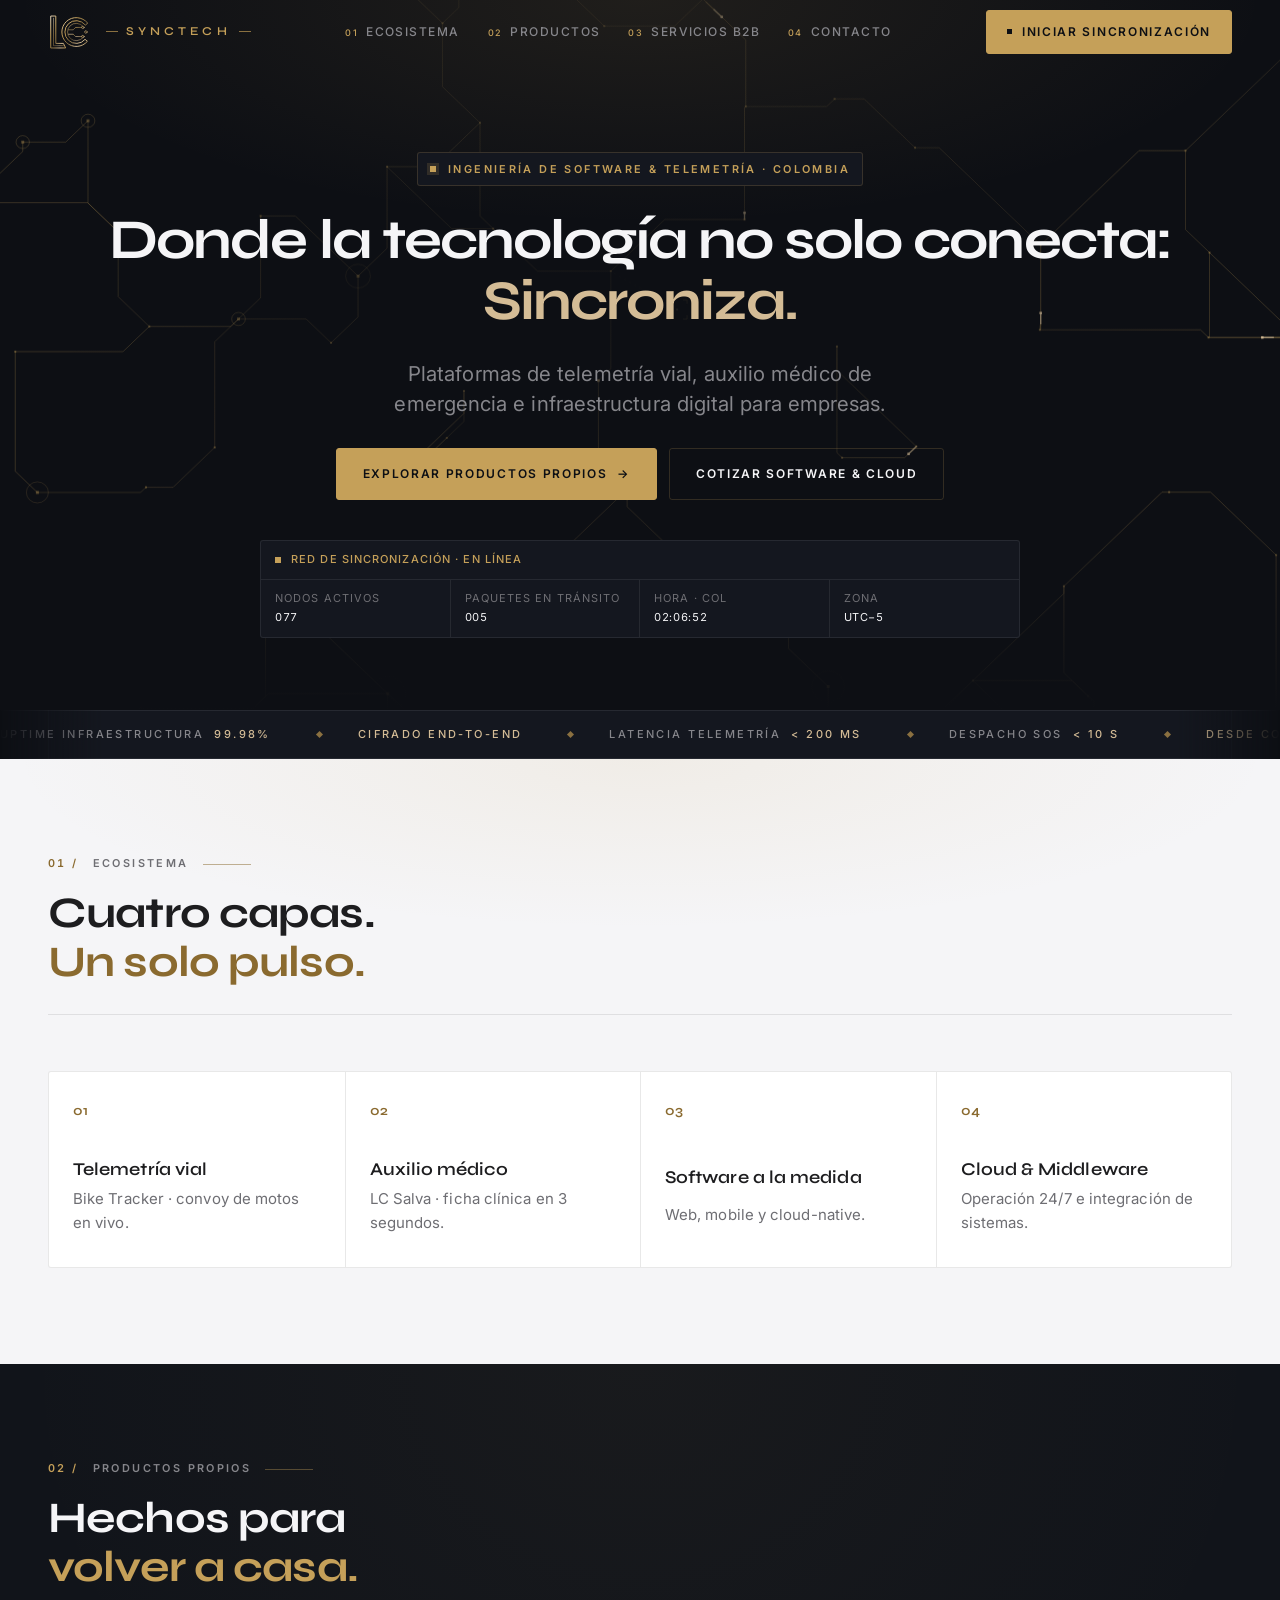
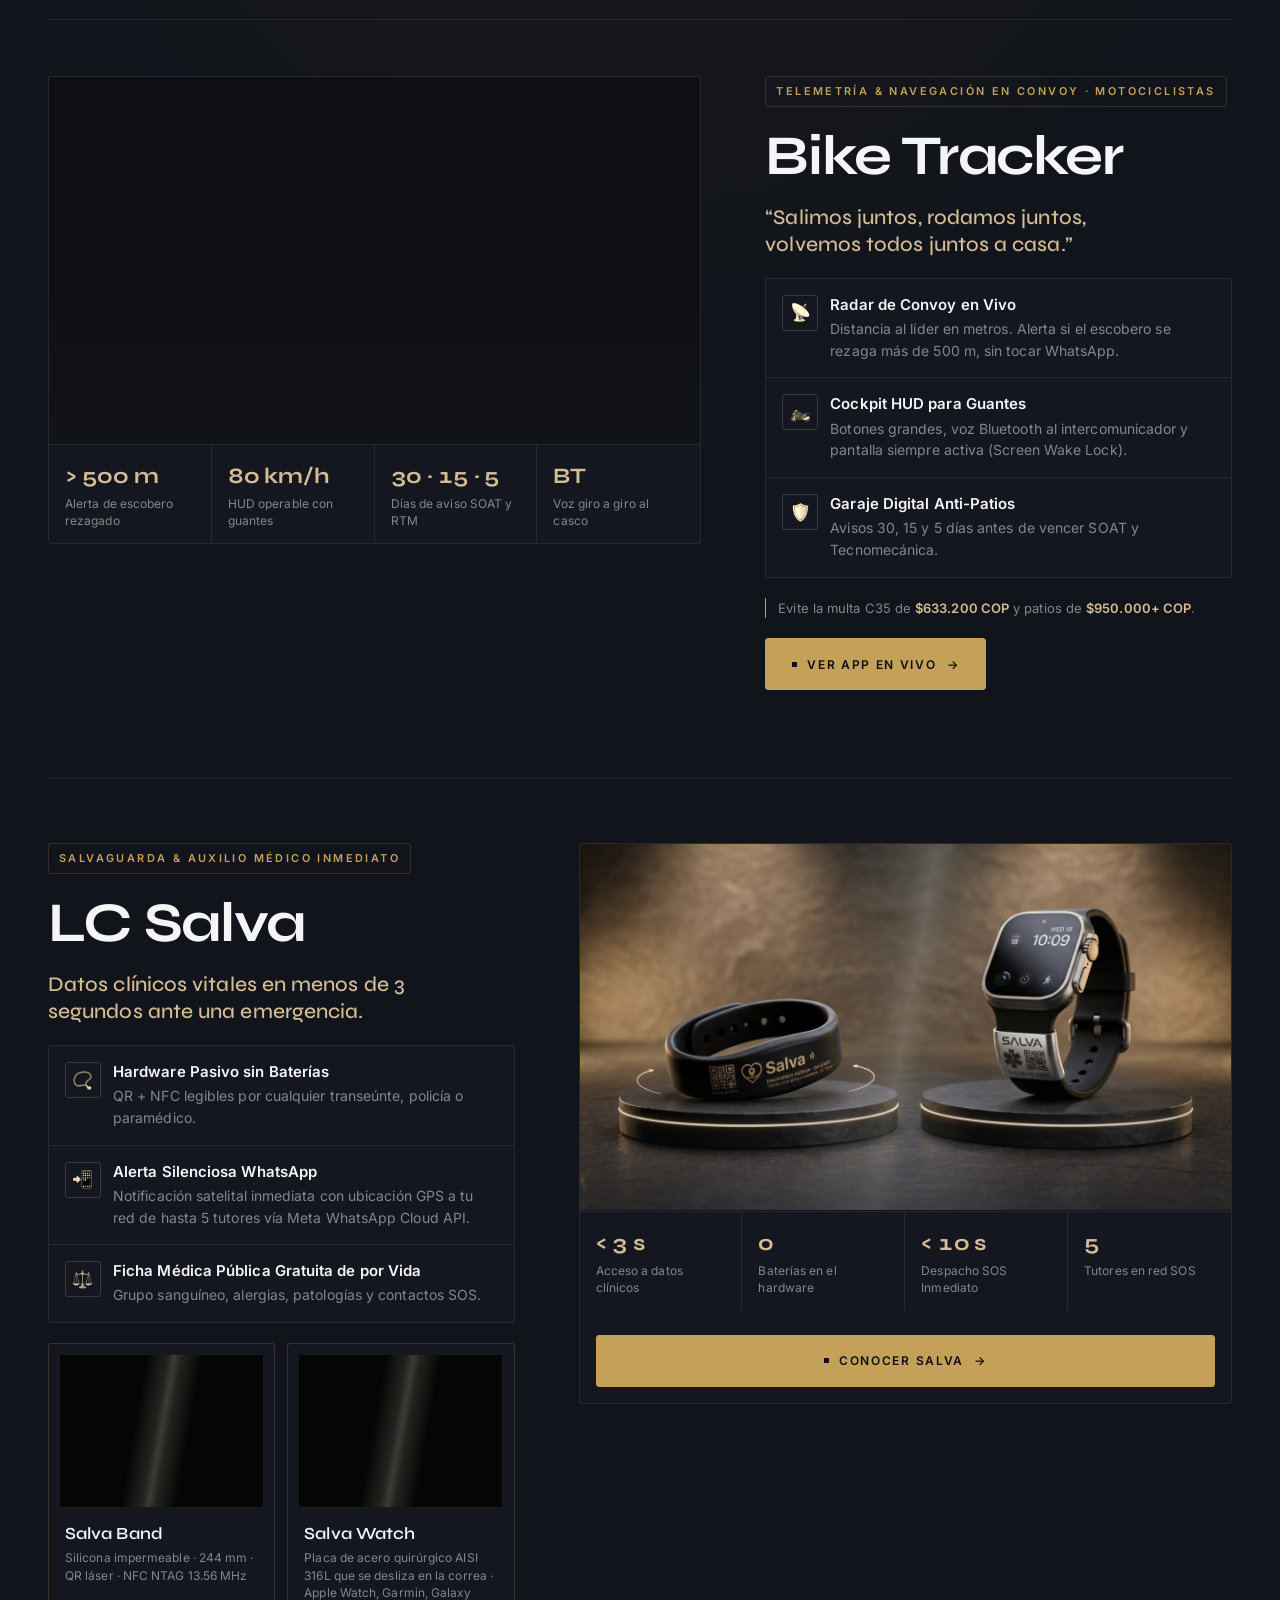
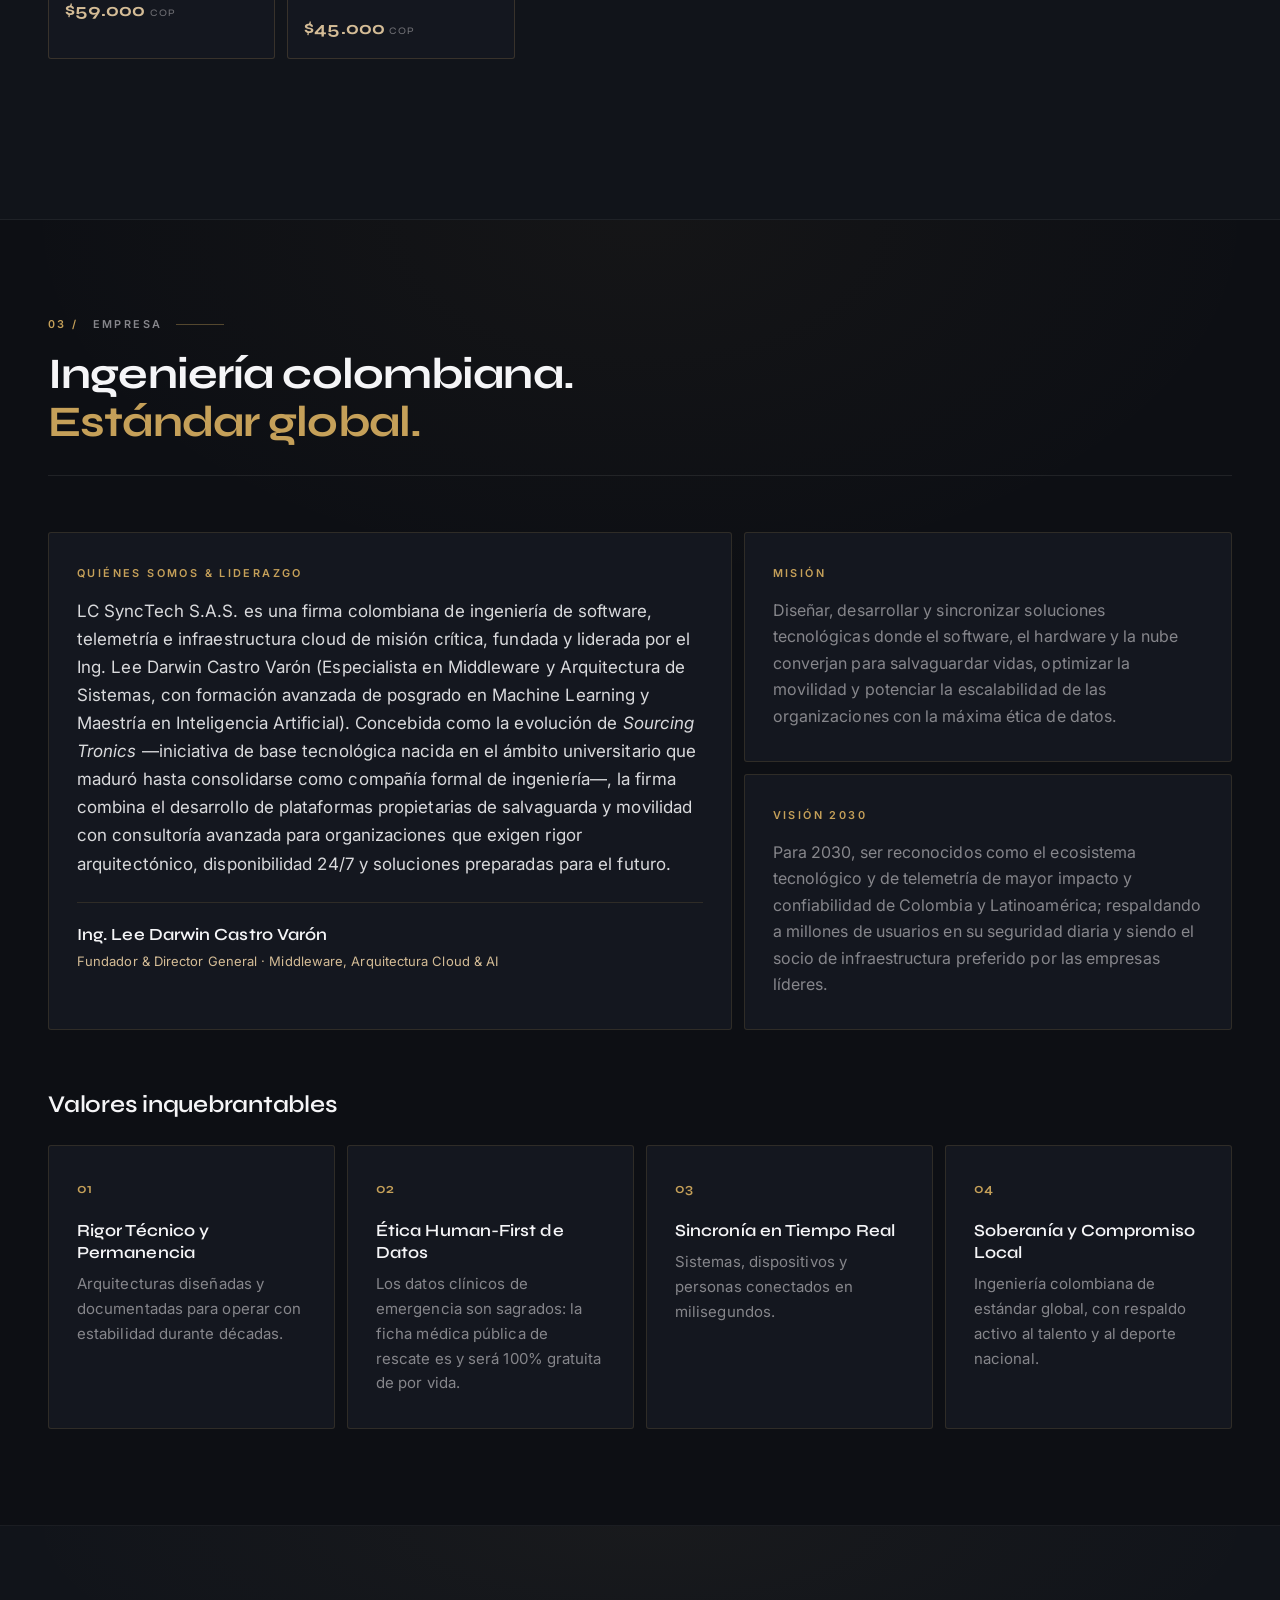
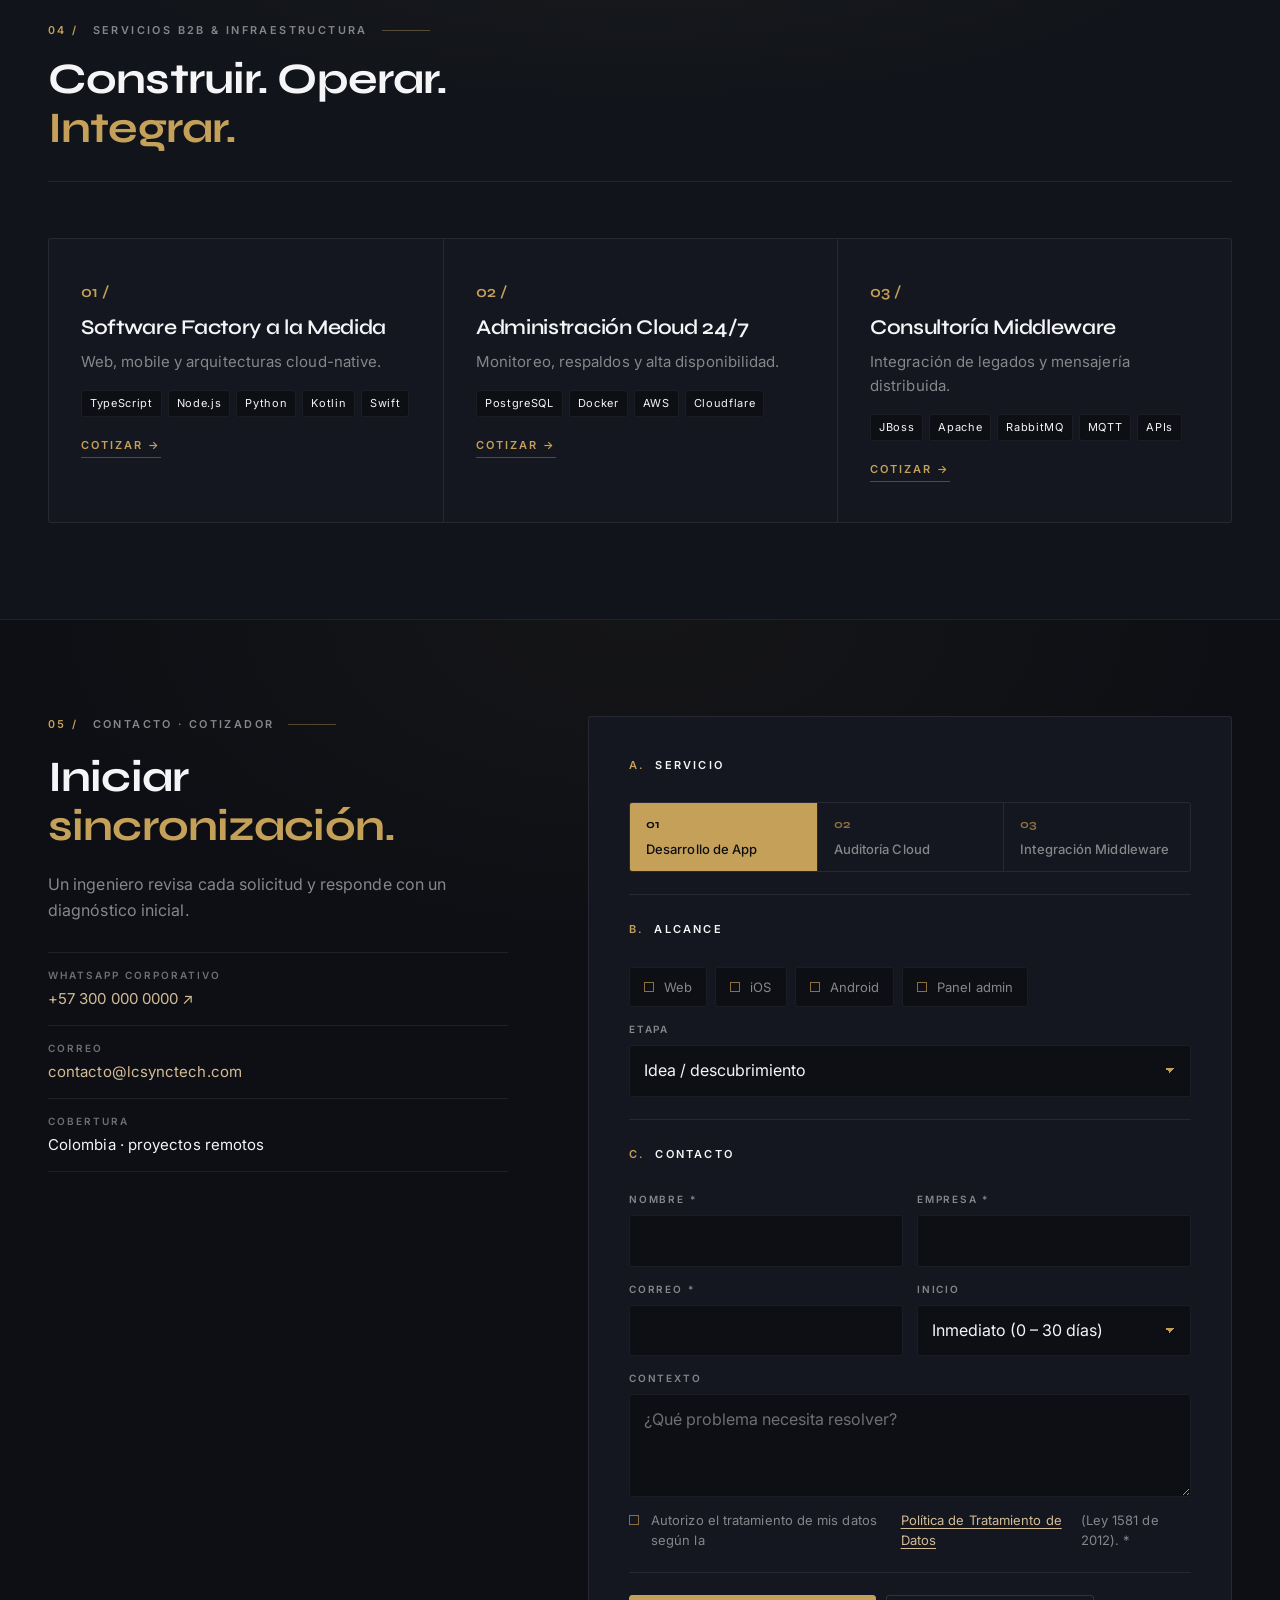
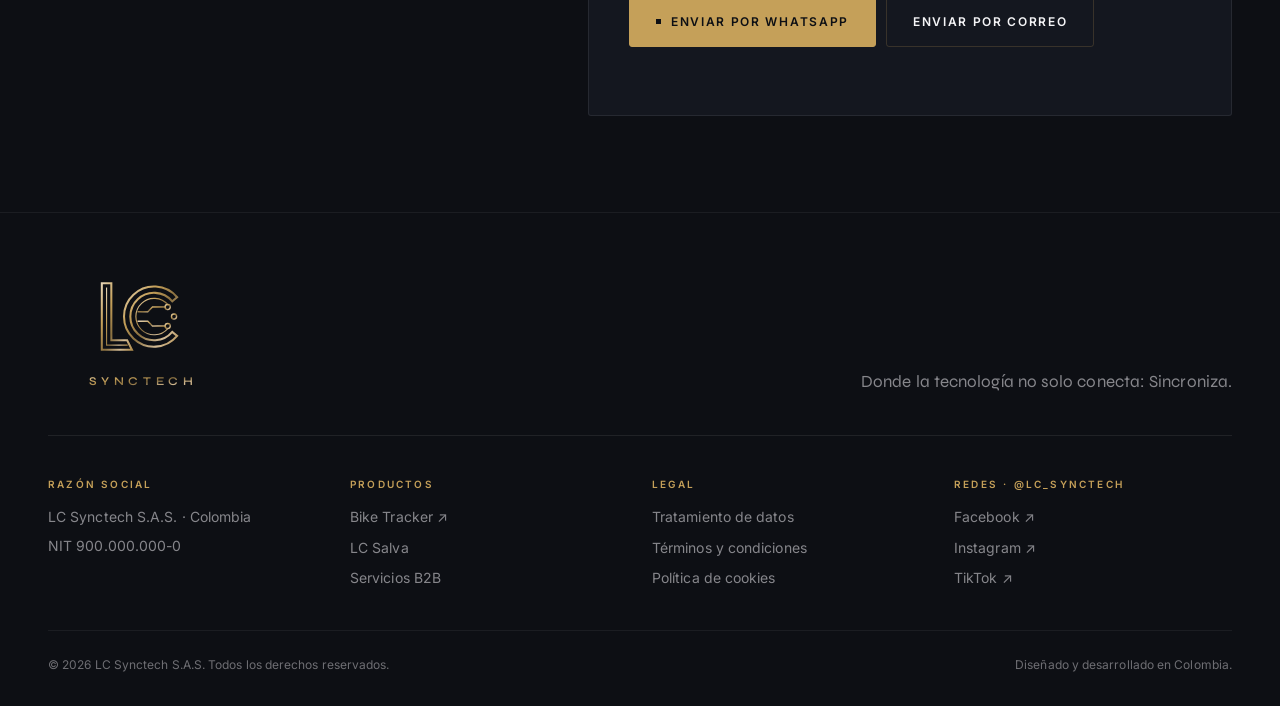
==== index.html @ b4c280b2 "style: Elevar tono ejecutivo de credenciales a formacion avanzada de posgrado y maestria" ====
<!DOCTYPE html>
<html lang="es-CO">
<head>
  <meta charset="UTF-8">
  <meta name="viewport" content="width=device-width, initial-scale=1">
  <title>LC SyncTech · Telemetría vial, auxilio médico e infraestructura digital · Colombia</title>
  <meta name="description" content="LC SyncTech: Bike Tracker para motociclistas en convoy, LC Salva para auxilio médico de emergencia, software a la medida, cloud 24/7 y middleware. Colombia.">
  <meta name="keywords" content="LC SyncTech, Bike Tracker, motociclistas, convoy, motoclub, LC Salva, ficha médica, NFC, software a la medida, middleware, cloud, Colombia">
  <meta name="author" content="LC Synctech S.A.S.">
  <meta name="theme-color" content="#0D0F14">
  <link rel="canonical" href="https://lcsynctech.com/">

  <!-- Open Graph / redes sociales -->
  <meta property="og:type" content="website">
  <meta property="og:locale" content="es_CO">
  <meta property="og:title" content="LC SyncTech · Donde la tecnología no solo conecta: Sincroniza.">
  <meta property="og:description" content="Telemetría vial, auxilio médico de emergencia e infraestructura digital para empresas. Colombia.">
  <meta property="og:url" content="https://lcsynctech.com/">
  <meta property="og:image" content="https://lcsynctech.com/bike_tracker_cockpit.jpg">
  <meta name="twitter:card" content="summary_large_image">
  <meta name="twitter:site" content="@lcsynctech">

  <!-- Favicon vectorial (monograma simplificado) -->
  <link rel="icon" type="image/svg+xml" href="data:image/svg+xml,%3Csvg xmlns='http://www.w3.org/2000/svg' viewBox='0 0 64 64'%3E%3Crect width='64' height='64' fill='%230B0C0E'/%3E%3Cpath d='M10 10h6v38h14l3 6H10z' fill='none' stroke='%23C5A059' stroke-width='2.5'/%3E%3Cpath d='M51 20a18 18 0 1 0 0 24' fill='none' stroke='%23C5A059' stroke-width='3'/%3E%3Cpath d='M30 32h16' stroke='%23C5A059' stroke-width='2'/%3E%3Ccircle cx='48' cy='32' r='2' fill='%23C5A059'/%3E%3C/svg%3E">

  <!-- Tipografías -->
  <link rel="preconnect" href="https://fonts.googleapis.com">
  <link rel="preconnect" href="https://fonts.gstatic.com" crossorigin>
  <link href="https://fonts.googleapis.com/css2?family=Inter:wght@300;400;500;600&family=Syne:wght@500;600;700;800&display=swap" rel="stylesheet">

  <link rel="stylesheet" href="styles.css">

  <!-- Datos estructurados para buscadores -->
  <script type="application/ld+json">
  {
    "@context": "https://schema.org",
    "@type": "Organization",
    "name": "LC SyncTech",
    "legalName": "LC Synctech S.A.S.",
    "url": "https://lcsynctech.com/",
    "email": "contacto@lcsynctech.com",
    "address": { "@type": "PostalAddress", "addressCountry": "CO" },
    "sameAs": [
      "https://www.facebook.com/LCSyncTech",
      "https://www.instagram.com/lc_synctech",
      "https://www.tiktok.com/@lc_synctech"
    ]
  }
  </script>
</head>
<body>

  <!-- ================================================================
       DEFINICIONES SVG: degradado champán y monograma oficial
       ================================================================ -->
  <svg width="0" height="0" style="position:absolute" aria-hidden="true" focusable="false">
    <defs>
      <!-- Oro champán / titanio cálido -->
      <linearGradient id="oro-pulido" x1="0" y1="0" x2="1" y2="1">
        <stop offset="0" stop-color="#E4D3B4"/>
        <stop offset=".3" stop-color="#C5A059"/>
        <stop offset=".55" stop-color="#8A7040"/>
        <stop offset=".8" stop-color="#D4BC96"/>
        <stop offset="1" stop-color="#B08D4E"/>
      </linearGradient>

      <!-- Monograma LC entrelazado con pistas de circuito y nodos -->
      <symbol id="lc-monograma" viewBox="0 0 120 100">
        <g fill="none" stroke="url(#oro-pulido)" stroke-linejoin="miter" stroke-linecap="square">
          <path d="M8 8 H20 V80 H40 L46 92 H8 Z" stroke-width="2.6"/>
          <path d="M14 14 V86 H40" stroke-width="1.4"/>
          <path d="M103.11 25.57 A38 38 0 1 0 103.11 74.43 L96.98 69.28 A30 30 0 1 1 96.98 30.72 Z" stroke-width="2.6"/>
          <path d="M91.62 35.22 A23 23 0 1 0 91.62 64.78" stroke-width="1.4"/>
          <path d="M54 44 H66 L72 38 H88" stroke-width="1.8"/>
          <path d="M54 50 H96" stroke-width="1.8"/>
          <path d="M54 56 H66 L72 62 H88" stroke-width="1.8"/>
          <circle cx="91.2" cy="38" r="3.2" stroke-width="1.8"/>
          <circle cx="99.2" cy="50" r="3.2" stroke-width="1.8"/>
          <circle cx="91.2" cy="62" r="3.2" stroke-width="1.8"/>
        </g>
      </symbol>
    </defs>
  </svg>

  <a class="saltar" href="#contenido">Saltar al contenido</a>

  <!-- Rejilla editorial de fondo -->
  <div class="rejilla" aria-hidden="true">
    <div class="contenedor rejilla__cols"><span></span><span></span><span></span><span></span></div>
  </div>

  <!-- ================================================================
       1. HEADER
       ================================================================ -->
  <header class="cabecera" id="cabecera">
    <div class="contenedor cabecera__barra">
      <a class="marca" href="#inicio" aria-label="LC SyncTech, volver al inicio">
        <svg class="marca__monograma" viewBox="0 0 120 100" aria-hidden="true"><use href="#lc-monograma"/></svg>
        <span class="marca__leyenda" aria-hidden="true"><i></i>SYNCTECH<i></i></span>
      </a>

      <nav class="nav" id="nav" aria-label="Navegación principal">
        <ol class="nav__lista">
          <li><a href="#ecosistema"><span class="nav__num">01</span>Ecosistema</a></li>
          <li><a href="#productos"><span class="nav__num">02</span>Productos</a></li>
          <li><a href="#servicios"><span class="nav__num">03</span>Servicios B2B</a></li>
          <li><a href="#contacto"><span class="nav__num">04</span>Contacto</a></li>
        </ol>
        <a class="btn btn--oro nav__cta-movil" href="#contacto">Iniciar Sincronización</a>
      </nav>

      <a class="btn btn--oro cabecera__cta" href="#contacto">
        <span class="btn__led" aria-hidden="true"></span>Iniciar Sincronización
      </a>

      <button class="menu-btn" id="menu-btn" type="button" aria-expanded="false" aria-controls="nav" aria-label="Abrir menú">
        <span></span><span></span>
      </button>
    </div>
  </header>

  <main id="contenido">

    <!-- ================================================================
         2. HERO
         ================================================================ -->
    <section class="hero" id="inicio" aria-labelledby="hero-titulo">
      <canvas class="hero__lienzo" id="lienzo-sync" aria-hidden="true"></canvas>
      <div class="hero__velo" aria-hidden="true"></div>

      <div class="contenedor hero__cuerpo">
        <p class="insignia">
          <span class="insignia__punto" aria-hidden="true"></span>
          Ingeniería de Software &amp; Telemetría · Colombia
        </p>

        <h1 class="hero__titulo" id="hero-titulo">
          <span class="linea">Donde la tecnología no solo conecta:</span>
          <span class="linea hero__oro">Sincroniza.</span>
        </h1>

        <div class="hero__pie">
          <p class="hero__texto">Plataformas de telemetría vial, auxilio médico de emergencia e infraestructura digital para empresas.</p>
          <div class="hero__acciones">
            <a class="btn btn--oro btn--grande" href="#productos">Explorar Productos Propios <span aria-hidden="true">→</span></a>
            <a class="btn btn--linea btn--grande" href="#servicios">Cotizar Software &amp; Cloud</a>
          </div>
        </div>

        <aside class="lectura" aria-label="Lectura de red en vivo">
          <p class="lectura__titulo"><span class="led" aria-hidden="true"></span>Red de sincronización · en línea</p>
          <dl class="lectura__datos">
            <div><dt>Nodos activos</dt><dd id="lec-nodos">—</dd></div>
            <div><dt>Paquetes en tránsito</dt><dd id="lec-paquetes">—</dd></div>
            <div><dt>Hora · COL</dt><dd id="lec-hora">—</dd></div>
            <div><dt>Zona</dt><dd>UTC−5</dd></div>
          </dl>
        </aside>
      </div>

    </section>

    <!-- ================================================================
         TICKER DE TELEMETRÍA
         ================================================================ -->
    <div class="ticker" role="marquee" aria-label="Métricas de telemetría">
      <div class="ticker__pista">
        <ul class="ticker__grupo">
          <li><b>Uptime infraestructura</b> 99.98%</li>
          <li>Cifrado end-to-end</li>
          <li><b>Latencia telemetría</b> &lt; 200 ms</li>
          <li><b>Despacho SOS</b> &lt; 10 s</li>
          <li>Desde Colombia para el mundo</li>
        </ul>
        <ul class="ticker__grupo" aria-hidden="true">
          <li><b>Uptime infraestructura</b> 99.98%</li>
          <li>Cifrado end-to-end</li>
          <li><b>Latencia telemetría</b> &lt; 200 ms</li>
          <li><b>Despacho SOS</b> &lt; 10 s</li>
          <li>Desde Colombia para el mundo</li>
        </ul>
      </div>
    </div>

    <!-- ================================================================
         ECOSISTEMA
         ================================================================ -->
    <section class="seccion seccion--clara" id="ecosistema" aria-labelledby="eco-titulo">
      <div class="contenedor">
        <header class="seccion__cabeza revelar">
          <p class="etiqueta"><span>01 /</span>Ecosistema</p>
          <h2 class="seccion__titulo" id="eco-titulo">Cuatro capas.<br><em>Un solo pulso.</em></h2>
        </header>

        <ol class="indice revelar">
          <li class="indice__item">
            <span class="indice__num">01</span>
            <h3>Telemetría vial</h3>
            <p>Bike Tracker · convoy de motos en vivo.</p>
          </li>
          <li class="indice__item">
            <span class="indice__num">02</span>
            <h3>Auxilio médico</h3>
            <p>LC Salva · ficha clínica en 3 segundos.</p>
          </li>
          <li class="indice__item">
            <span class="indice__num">03</span>
            <h3>Software a la medida</h3>
            <p>Web, mobile y cloud-native.</p>
          </li>
          <li class="indice__item">
            <span class="indice__num">04</span>
            <h3>Cloud &amp; Middleware</h3>
            <p>Operación 24/7 e integración de sistemas.</p>
          </li>
        </ol>
      </div>
    </section>

    <!-- ================================================================
         3. PRODUCTOS PROPIOS
         ================================================================ -->
    <section class="seccion seccion--panel" id="productos" aria-labelledby="prod-titulo">
      <div class="contenedor">
        <header class="seccion__cabeza revelar">
          <p class="etiqueta"><span>02 /</span>Productos propios</p>
          <h2 class="seccion__titulo" id="prod-titulo">Hechos para<br><em>volver a casa.</em></h2>
        </header>

        <!-- MÓDULO 01 · BIKE TRACKER -->
        <article class="producto revelar" id="bike-tracker" aria-labelledby="bt-nombre">
          <figure class="producto__visual">
            <div class="producto__marco">
              <img class="producto__foto" src="bike_tracker_cockpit.jpg" width="1376" height="768" loading="lazy" decoding="async"
                   alt="Vista del motociclista en carretera de montaña con el convoy al frente y la app Bike Tracker en el soporte del manillar: Yamaha MT-09 a 94 km/h con los botones de Parada Gasolina, Peligro en Vía, Reagrupación, Control Policial / Retén y SOS.">
            </div>
            <dl class="cifras">
              <div><dt>&gt; 500 m</dt><dd>Alerta de escobero rezagado</dd></div>
              <div><dt>80 km/h</dt><dd>HUD operable con guantes</dd></div>
              <div><dt>30 · 15 · 5</dt><dd>Días de aviso SOAT y RTM</dd></div>
              <div><dt>BT</dt><dd>Voz giro a giro al casco</dd></div>
            </dl>
          </figure>

          <div class="producto__ficha">
            <p class="producto__badge">Telemetría &amp; navegación en convoy · Motociclistas</p>
            <h3 class="producto__nombre" id="bt-nombre">Bike Tracker</h3>
            <p class="producto__lema">“Salimos juntos, rodamos juntos, volvemos todos juntos a casa.”</p>

            <ul class="pilares">
              <li>
                <span class="pilares__icono" aria-hidden="true">📡</span>
                <div><h4>Radar de Convoy en Vivo</h4><p>Distancia al líder en metros. Alerta si el escobero se rezaga más de 500 m, sin tocar WhatsApp.</p></div>
              </li>
              <li>
                <span class="pilares__icono" aria-hidden="true">🏍️</span>
                <div><h4>Cockpit HUD para Guantes</h4><p>Botones grandes, voz Bluetooth al intercomunicador y pantalla siempre activa (Screen Wake Lock).</p></div>
              </li>
              <li>
                <span class="pilares__icono" aria-hidden="true">🛡️</span>
                <div><h4>Garaje Digital Anti-Patios</h4><p>Avisos 30, 15 y 5 días antes de vencer SOAT y Tecnomecánica.</p></div>
              </li>
            </ul>

            <p class="producto__nota">Evite la multa C35 de <b>$633.200 COP</b> y patios de <b>$950.000+ COP</b>.</p>

            <a class="btn btn--oro btn--grande" href="https://biker-tracker.vercel.app" target="_blank" rel="noopener">
              <span class="btn__led" aria-hidden="true"></span>Ver App en Vivo <span aria-hidden="true">→</span>
            </a>
          </div>
        </article>

        <!-- MÓDULO 02 · LC SALVA -->
        <article class="producto producto--inverso revelar" id="salva" aria-labelledby="sv-nombre">
          <figure class="producto__visual" data-inclinar>
            <div class="producto__marco">
              <div class="vitrina__pieza" data-inclinar-objetivo>
              <img src="salva_ecosystem_duo.jpg" width="1376" height="768" loading="lazy" decoding="async"
                   alt="Estudio de lujo con los dos productos en pedestales iluminados: la pulsera Salva Band negra con QR y el smartwatch con la placa Salva Watch de acero deslizada en la correa.">
              </div>
            </div>
            <dl class="cifras">
              <div><dt>&lt; 3 s</dt><dd>Acceso a datos clínicos</dd></div>
              <div><dt>0</dt><dd>Baterías en el hardware</dd></div>
              <div><dt>&lt; 10 s</dt><dd>Despacho SOS Inmediato</dd></div>
              <div><dt>5</dt><dd>Tutores en red SOS</dd></div>
            </dl>
            <a class="btn btn--oro btn--grande producto__cta" href="https://salva-salvaguarda.vercel.app" target="_blank" rel="noopener">
              <span class="btn__led" aria-hidden="true"></span>Conocer Salva <span aria-hidden="true">→</span>
            </a>
          </figure>

          <div class="producto__ficha">
            <p class="producto__badge">Salvaguarda &amp; auxilio médico inmediato</p>
            <h3 class="producto__nombre" id="sv-nombre">LC Salva</h3>
            <p class="producto__lema">Datos clínicos vitales en menos de 3 segundos ante una emergencia.</p>

            <ul class="pilares">
              <li>
                <span class="pilares__icono" aria-hidden="true">📿</span>
                <div><h4>Hardware Pasivo sin Baterías</h4><p>QR + NFC legibles por cualquier transeúnte, policía o paramédico.</p></div>
              </li>
              <li>
                <span class="pilares__icono" aria-hidden="true">📲</span>
                <div><h4>Alerta Silenciosa WhatsApp</h4><p>Notificación satelital inmediata con ubicación GPS a tu red de hasta 5 tutores vía Meta WhatsApp Cloud API.</p></div>
              </li>
              <li>
                <span class="pilares__icono" aria-hidden="true">⚖️</span>
                <div><h4>Ficha Médica Pública Gratuita de por Vida</h4><p>Grupo sanguíneo, alergias, patologías y contactos SOS.</p></div>
              </li>
            </ul>

            <ul class="hardware" aria-label="Hardware LC Salva">
              <li data-inclinar>
                <span class="hardware__marco hardware__marco--mostrador" data-inclinar-objetivo><img class="hardware__foto" src="salva_band.png" width="1600" height="1200" loading="lazy" decoding="async"
                     alt="Render técnico de la placa de la pulsera Salva Band con QR, serial SALVA-B-T010 e isotipo Salva."></span>
                <div><h4>Salva Band</h4><p>Silicona impermeable · 244 mm · QR láser · NFC NTAG 13.56 MHz</p></div>
                <span class="hardware__precio">$59.000 <small>COP</small></span>
              </li>
              <li data-inclinar>
                <span class="hardware__marco hardware__marco--mostrador" data-inclinar-objetivo><img class="hardware__foto" src="salva_watch.png" width="1600" height="1200" loading="lazy" decoding="async"
                     alt="Render técnico del pasador Salva Watch en acero cepillado con QR y serial SALVA-W-T001, con variante en oro rosa."></span>
                <div><h4>Salva Watch</h4><p>Placa de acero quirúrgico AISI 316L que se desliza en la correa · Apple Watch, Garmin, Galaxy</p></div>
                <span class="hardware__precio">$45.000 <small>COP</small></span>
              </li>
            </ul>
          </div>
        </article>
      </div>
    </section>

    <!-- ================================================================
         4. EMPRESA · IDENTIDAD INSTITUCIONAL
         ================================================================ -->
    <section class="seccion" id="empresa" aria-labelledby="emp-titulo">
      <div class="contenedor">
        <header class="seccion__cabeza revelar">
          <p class="etiqueta"><span>03 /</span>Empresa</p>
          <h2 class="seccion__titulo" id="emp-titulo">Ingeniería colombiana.<br><em>Estándar global.</em></h2>
        </header>

        <div class="identidad revelar">
          <article class="tarjeta-oro identidad__quienes">
            <p class="tarjeta-oro__etiqueta">Quiénes somos &amp; liderazgo</p>
            <p class="identidad__texto">LC SyncTech S.A.S. es una firma colombiana de ingeniería de software, telemetría e infraestructura cloud de misión crítica, fundada y liderada por el Ing. Lee Darwin Castro Varón (Especialista en Middleware y Arquitectura de Sistemas, con formación avanzada de posgrado en Machine Learning y Maestría en Inteligencia Artificial). Concebida como la evolución de <em>Sourcing Tronics</em> —iniciativa de base tecnológica nacida en el ámbito universitario que maduró hasta consolidarse como compañía formal de ingeniería—, la firma combina el desarrollo de plataformas propietarias de salvaguarda y movilidad con consultoría avanzada para organizaciones que exigen rigor arquitectónico, disponibilidad 24/7 y soluciones preparadas para el futuro.</p>
            <p class="identidad__firma">
              <b>Ing. Lee Darwin Castro Varón</b>
              <span>Fundador &amp; Director General · Middleware, Arquitectura Cloud &amp; AI</span>
            </p>
          </article>

          <article class="tarjeta-oro">
            <p class="tarjeta-oro__etiqueta">Misión</p>
            <p>Diseñar, desarrollar y sincronizar soluciones tecnológicas donde el software, el hardware y la nube converjan para salvaguardar vidas, optimizar la movilidad y potenciar la escalabilidad de las organizaciones con la máxima ética de datos.</p>
          </article>

          <article class="tarjeta-oro">
            <p class="tarjeta-oro__etiqueta">Visión 2030</p>
            <p>Para 2030, ser reconocidos como el ecosistema tecnológico y de telemetría de mayor impacto y confiabilidad de Colombia y Latinoamérica; respaldando a millones de usuarios en su seguridad diaria y siendo el socio de infraestructura preferido por las empresas líderes.</p>
          </article>
        </div>

        <h3 class="identidad__subtitulo revelar">Valores inquebrantables</h3>
        <ol class="valores revelar">
          <li class="tarjeta-oro">
            <span class="valores__num">01</span>
            <h4>Rigor Técnico y Permanencia</h4>
            <p>Arquitecturas diseñadas y documentadas para operar con estabilidad durante décadas.</p>
          </li>
          <li class="tarjeta-oro">
            <span class="valores__num">02</span>
            <h4>Ética Human-First de Datos</h4>
            <p>Los datos clínicos de emergencia son sagrados: la ficha médica pública de rescate es y será 100% gratuita de por vida.</p>
          </li>
          <li class="tarjeta-oro">
            <span class="valores__num">03</span>
            <h4>Sincronía en Tiempo Real</h4>
            <p>Sistemas, dispositivos y personas conectados en milisegundos.</p>
          </li>
          <li class="tarjeta-oro">
            <span class="valores__num">04</span>
            <h4>Soberanía y Compromiso Local</h4>
            <p>Ingeniería colombiana de estándar global, con respaldo activo al talento y al deporte nacional.</p>
          </li>
        </ol>
      </div>
    </section>

    <!-- ================================================================
         5. SERVICIOS B2B & INFRAESTRUCTURA
         ================================================================ -->
    <section class="seccion seccion--panel" id="servicios" aria-labelledby="serv-titulo">
      <div class="contenedor">
        <header class="seccion__cabeza revelar">
          <p class="etiqueta"><span>04 /</span>Servicios B2B &amp; Infraestructura</p>
          <h2 class="seccion__titulo" id="serv-titulo">Construir. Operar.<br><em>Integrar.</em></h2>
        </header>

        <ol class="servicios revelar">
          <li class="servicio">
            <span class="servicio__ref">01 /</span>
            <h3>Software Factory a la Medida</h3>
            <p>Web, mobile y arquitecturas cloud-native.</p>
            <ul class="servicio__stack"><li>TypeScript</li><li>Node.js</li><li>Python</li><li>Kotlin</li><li>Swift</li></ul>
            <a href="#contacto" class="servicio__ir" data-servicio="app">Cotizar <span aria-hidden="true">→</span></a>
          </li>
          <li class="servicio">
            <span class="servicio__ref">02 /</span>
            <h3>Administración Cloud 24/7</h3>
            <p>Monitoreo, respaldos y alta disponibilidad.</p>
            <ul class="servicio__stack"><li>PostgreSQL</li><li>Docker</li><li>AWS</li><li>Cloudflare</li></ul>
            <a href="#contacto" class="servicio__ir" data-servicio="cloud">Cotizar <span aria-hidden="true">→</span></a>
          </li>
          <li class="servicio">
            <span class="servicio__ref">03 /</span>
            <h3>Consultoría Middleware</h3>
            <p>Integración de legados y mensajería distribuida.</p>
            <ul class="servicio__stack"><li>JBoss</li><li>Apache</li><li>RabbitMQ</li><li>MQTT</li><li>APIs</li></ul>
            <a href="#contacto" class="servicio__ir" data-servicio="middleware">Cotizar <span aria-hidden="true">→</span></a>
          </li>
        </ol>
      </div>
    </section>

    <!-- ================================================================
         5. CONTACTO / COTIZADOR B2B
         ================================================================ -->
    <section class="seccion contacto" id="contacto" aria-labelledby="con-titulo">
      <div class="contenedor contacto__rejilla">
        <div class="contacto__intro revelar">
          <p class="etiqueta"><span>05 /</span>Contacto · Cotizador</p>
          <h2 class="seccion__titulo" id="con-titulo">Iniciar<br><em>sincronización.</em></h2>
          <p class="seccion__intro">Un ingeniero revisa cada solicitud y responde con un diagnóstico inicial.</p>

          <ul class="canales">
            <li>
              <span class="canales__tipo">WhatsApp corporativo</span>
              <!-- REEMPLAZAR: número oficial en formato internacional sin "+" (también en la constante WHATSAPP del script) -->
              <a href="https://wa.me/573000000000" target="_blank" rel="noopener">+57 300 000 0000 <span aria-hidden="true">↗</span></a>
            </li>
            <li>
              <span class="canales__tipo">Correo</span>
              <a href="mailto:contacto@lcsynctech.com">contacto@lcsynctech.com</a>
            </li>
            <li>
              <span class="canales__tipo">Cobertura</span>
              <span>Colombia · proyectos remotos</span>
            </li>
          </ul>
        </div>

        <form class="cotizador revelar" id="cotizador" novalidate>
          <fieldset class="cotizador__grupo">
            <legend class="cotizador__leyenda"><span>A.</span>Servicio</legend>
            <div class="selector" role="radiogroup">
              <label class="selector__opcion">
                <input type="radio" name="servicio" value="app" checked>
                <span><b>01</b>Desarrollo de App</span>
              </label>
              <label class="selector__opcion">
                <input type="radio" name="servicio" value="cloud">
                <span><b>02</b>Auditoría Cloud</span>
              </label>
              <label class="selector__opcion">
                <input type="radio" name="servicio" value="middleware">
                <span><b>03</b>Integración Middleware</span>
              </label>
            </div>
          </fieldset>

          <fieldset class="cotizador__grupo">
            <legend class="cotizador__leyenda"><span>B.</span>Alcance</legend>

            <div class="dinamico" data-panel="app">
              <div class="checks">
                <label class="check"><input type="checkbox" name="plataforma" value="Web"><span>Web</span></label>
                <label class="check"><input type="checkbox" name="plataforma" value="iOS"><span>iOS</span></label>
                <label class="check"><input type="checkbox" name="plataforma" value="Android"><span>Android</span></label>
                <label class="check"><input type="checkbox" name="plataforma" value="Panel administrativo"><span>Panel admin</span></label>
              </div>
              <div class="campo">
                <label for="etapa">Etapa</label>
                <select id="etapa" name="etapa">
                  <option>Idea / descubrimiento</option>
                  <option>MVP por construir</option>
                  <option>Producto en producción por escalar</option>
                </select>
              </div>
            </div>

            <div class="dinamico" data-panel="cloud" hidden>
              <div class="campos-dos">
                <div class="campo">
                  <label for="proveedor">Proveedor</label>
                  <select id="proveedor" name="proveedor">
                    <option>AWS</option><option>Cloudflare</option><option>Microsoft Azure</option>
                    <option>Google Cloud</option><option>On-premise / Híbrido</option>
                  </select>
                </div>
                <div class="campo">
                  <label for="servidores">Servidores</label>
                  <select id="servidores" name="servidores">
                    <option>1 – 5</option><option>6 – 20</option><option>21 – 100</option><option>Más de 100</option>
                  </select>
                </div>
              </div>
            </div>

            <div class="dinamico" data-panel="middleware" hidden>
              <div class="campo">
                <label for="sistemas">Sistemas a integrar</label>
                <input id="sistemas" name="sistemas" type="text" placeholder="Ej. ERP en JBoss + app móvil">
              </div>
              <div class="checks">
                <label class="check"><input type="checkbox" name="broker" value="RabbitMQ"><span>RabbitMQ</span></label>
                <label class="check"><input type="checkbox" name="broker" value="Kafka"><span>Kafka</span></label>
                <label class="check"><input type="checkbox" name="broker" value="MQTT"><span>MQTT</span></label>
                <label class="check"><input type="checkbox" name="broker" value="Por definir"><span>Por definir</span></label>
              </div>
            </div>
          </fieldset>

          <fieldset class="cotizador__grupo">
            <legend class="cotizador__leyenda"><span>C.</span>Contacto</legend>
            <div class="campos-dos">
              <div class="campo">
                <label for="nombre">Nombre *</label>
                <input id="nombre" name="nombre" type="text" autocomplete="name" required>
              </div>
              <div class="campo">
                <label for="empresa">Empresa *</label>
                <input id="empresa" name="empresa" type="text" autocomplete="organization" required>
              </div>
              <div class="campo">
                <label for="correo">Correo *</label>
                <input id="correo" name="correo" type="email" autocomplete="email" required>
              </div>
              <div class="campo">
                <label for="horizonte">Inicio</label>
                <select id="horizonte" name="horizonte">
                  <option>Inmediato (0 – 30 días)</option>
                  <option>Este trimestre</option>
                  <option>Próximo semestre</option>
                  <option>Exploratorio</option>
                </select>
              </div>
            </div>
            <div class="campo">
              <label for="mensaje">Contexto</label>
              <textarea id="mensaje" name="mensaje" rows="3" placeholder="¿Qué problema necesita resolver?"></textarea>
            </div>
            <label class="check check--legal">
              <input type="checkbox" name="habeas" required>
              <span>Autorizo el tratamiento de mis datos según la <a href="#politica-datos" data-abrir-modal="modal-datos">Política de Tratamiento de Datos</a> (Ley 1581 de 2012). *</span>
            </label>
          </fieldset>

          <div class="cotizador__acciones">
            <button class="btn btn--oro btn--grande" type="submit" data-canal="whatsapp">
              <span class="btn__led" aria-hidden="true"></span>Enviar por WhatsApp
            </button>
            <button class="btn btn--linea btn--grande" type="submit" data-canal="correo">Enviar por correo</button>
          </div>
          <p class="cotizador__estado" id="cotizador-estado" role="status" aria-live="polite"></p>
        </form>
      </div>
    </section>
  </main>

  <!-- ================================================================
       FOOTER
       ================================================================ -->
  <footer class="pie">
    <div class="contenedor">
      <div class="pie__marca">
        <svg class="pie__logo" viewBox="0 0 240 150" role="img" aria-label="LC SyncTech">
          <use href="#lc-monograma" x="60" y="0" width="120" height="100"/>
          <line x1="22" y1="131" x2="58" y2="131" stroke="url(#oro-pulido)" stroke-width="1"/>
          <text x="120" y="136" text-anchor="middle" class="pie__leyenda">SYNCTECH</text>
          <line x1="182" y1="131" x2="218" y2="131" stroke="url(#oro-pulido)" stroke-width="1"/>
        </svg>
        <p class="pie__lema">Donde la tecnología no solo conecta: Sincroniza.</p>
      </div>

      <div class="pie__columnas">
        <div>
          <h2 class="pie__titulo">Razón social</h2>
          <p>LC Synctech S.A.S. · Colombia</p>
          <!-- REEMPLAZAR: NIT oficial de la sociedad -->
          <p>NIT 900.000.000-0</p>
        </div>
        <div>
          <h2 class="pie__titulo">Productos</h2>
          <ul>
            <li><a href="https://biker-tracker.vercel.app" target="_blank" rel="noopener">Bike Tracker <span aria-hidden="true">↗</span></a></li>
            <li><a href="#salva">LC Salva</a></li>
            <li><a href="#servicios">Servicios B2B</a></li>
          </ul>
        </div>
        <div>
          <h2 class="pie__titulo">Legal</h2>
          <ul>
            <li><a href="#politica-datos" data-abrir-modal="modal-datos">Tratamiento de datos</a></li>
            <li><a href="#">Términos y condiciones</a></li>
            <li><a href="#">Política de cookies</a></li>
          </ul>
        </div>
        <div>
          <h2 class="pie__titulo">Redes · @lc_synctech</h2>
          <ul>
            <li><a href="https://www.facebook.com/LCSyncTech" target="_blank" rel="noopener">Facebook <span aria-hidden="true">↗</span></a></li>
            <li><a href="https://www.instagram.com/lc_synctech" target="_blank" rel="noopener">Instagram <span aria-hidden="true">↗</span></a></li>
            <li><a href="https://www.tiktok.com/@lc_synctech" target="_blank" rel="noopener">TikTok <span aria-hidden="true">↗</span></a></li>
          </ul>
        </div>
      </div>

      <div class="pie__base">
        <p>© <span id="anio">2026</span> LC Synctech S.A.S. Todos los derechos reservados.</p>
        <p>Diseñado y desarrollado en Colombia.</p>
      </div>
    </div>
  </footer>

  <!-- ================================================================
       MODAL LEGAL · POLÍTICA DE TRATAMIENTO DE DATOS (LEY 1581 DE 2012)
       ================================================================ -->
  <dialog class="modal-legal" id="modal-datos" aria-labelledby="modal-datos-titulo">
    <div class="modal-legal__cabeza">
      <p class="etiqueta"><span>Ley 1581 / 2012</span>Hábeas Data</p>
      <button class="modal-legal__cerrar" type="button" data-cerrar-modal aria-label="Cerrar política de tratamiento de datos">×</button>
    </div>
    <div class="modal-legal__cuerpo">
      <h2 id="modal-datos-titulo">Política de Tratamiento de Datos Personales · Hábeas Data</h2>

      <h3>1. Marco legal</h3>
      <p>Esta política da cumplimiento a la Ley Estatutaria 1581 de 2012 y al Decreto 1377 de 2013 (compilado en el Decreto 1074 de 2015) de la República de Colombia.</p>

      <h3>2. Responsable del tratamiento</h3>
      <p><b>LC SyncTech S.A.S.</b> · Representante legal: Lee Darwin Castro Varón · Correo: <a href="mailto:contacto@lcsynctech.com">contacto@lcsynctech.com</a> · Colombia.</p>

      <h3>3. Finalidades específicas</h3>
      <ul>
        <li><b>LC Salva:</b> consulta exclusiva de datos clínicos de rescate ante emergencias médicas y despacho de alertas satelitales vía WhatsApp Cloud API a los tutores autorizados por el titular.</li>
        <li><b>Bike Tracker:</b> procesamiento de coordenadas GPS en tiempo real para navegación en convoy y alertas preventivas de vencimiento de SOAT y RTM.</li>
        <li><b>Clientes B2B:</b> gestión comercial, cotización y soporte bajo estricta confidencialidad.</li>
      </ul>

      <h3>4. Datos sensibles</h3>
      <p>Los datos de salud de la ficha LC Salva son datos sensibles. Su suministro es facultativo y solo se tratan con autorización previa, expresa e informada del titular (o de su representante legal en el caso de menores de edad), exclusivamente para la finalidad de rescate descrita.</p>

      <h3>5. Seguridad y privacidad</h3>
      <p>Cifrado en reposo y en tránsito (TLS 1.3), bases de datos PostgreSQL con seguridad a nivel de fila (RLS) y acceso restringido por roles. <b>Cero comercialización o venta de datos a terceros con fines publicitarios.</b></p>

      <h3>6. Derechos del titular</h3>
      <p>Conforme al artículo 8 de la Ley 1581, usted puede conocer, actualizar y rectificar sus datos; solicitar prueba de la autorización otorgada; ser informado sobre el uso dado a sus datos; revocar la autorización y solicitar la supresión de sus datos; acceder gratuitamente a ellos y presentar quejas ante la Superintendencia de Industria y Comercio (SIC). Estos derechos (conocidos también como ARCO: acceso, rectificación, cancelación y oposición) se ejercen escribiendo a <a href="mailto:contacto@lcsynctech.com">contacto@lcsynctech.com</a>.</p>

      <h3>7. Consultas y reclamos</h3>
      <p>Las consultas se atienden en un máximo de diez (10) días hábiles y los reclamos en un máximo de quince (15) días hábiles, contados desde su recibo, según los artículos 14 y 15 de la Ley 1581 de 2012.</p>

      <p class="modal-legal__vigencia">Vigente desde noviembre de 2026.</p>
    </div>
  </dialog>

  <!-- Lienzo interactivo del hero -->  <script src="canvas-sync.js" defer></script>

  <!-- ================================================================
       INTERFAZ: navegación, lectura en vivo y cotizador
       ================================================================ -->
  <script>
  (() => {
    'use strict';

    // REEMPLAZAR: número de WhatsApp corporativo (código de país + número, sin "+")
    const WHATSAPP = '573000000000';
    const CORREO = 'contacto@lcsynctech.com';
    const reducirMovimiento = window.matchMedia('(prefers-reduced-motion: reduce)').matches;

    /* ---------- Año del copyright ---------- */
    document.getElementById('anio').textContent = new Date().getFullYear();

    /* ---------- Cabecera al hacer scroll ---------- */
    const cabecera = document.getElementById('cabecera');
    const marcarCabecera = () => cabecera.classList.toggle('es-desplazada', window.scrollY > 24);
    marcarCabecera();
    window.addEventListener('scroll', marcarCabecera, { passive: true });

    /* ---------- Menú móvil ---------- */
    const menuBtn = document.getElementById('menu-btn');
    const nav = document.getElementById('nav');
    const cerrarMenu = () => {
      menuBtn.setAttribute('aria-expanded', 'false');
      menuBtn.setAttribute('aria-label', 'Abrir menú');
      document.body.classList.remove('menu-abierto');
    };
    menuBtn.addEventListener('click', () => {
      if (menuBtn.getAttribute('aria-expanded') === 'true') { cerrarMenu(); return; }
      menuBtn.setAttribute('aria-expanded', 'true');
      menuBtn.setAttribute('aria-label', 'Cerrar menú');
      document.body.classList.add('menu-abierto');
    });
    nav.addEventListener('click', (e) => { if (e.target.closest('a')) cerrarMenu(); });
    document.addEventListener('keydown', (e) => { if (e.key === 'Escape') cerrarMenu(); });

    /* ---------- Revelado progresivo ---------- */
    const revelables = document.querySelectorAll('.revelar');
    if ('IntersectionObserver' in window && !reducirMovimiento) {
      const io = new IntersectionObserver((entradas) => {
        entradas.forEach((en) => {
          if (en.isIntersecting) { en.target.classList.add('es-visible'); io.unobserve(en.target); }
        });
      }, { rootMargin: '0px 0px -8% 0px', threshold: 0.08 });
      revelables.forEach((el) => io.observe(el));
    } else {
      revelables.forEach((el) => el.classList.add('es-visible'));
    }

    /* ---------- Lectura en vivo del hero ---------- */
    const lecNodos = document.getElementById('lec-nodos');
    const lecPaquetes = document.getElementById('lec-paquetes');
    const lecHora = document.getElementById('lec-hora');
    // Colombia no aplica horario de verano: UTC−5 fijo (Etc/GMT+5 en notación IANA)
    const formatoHora = new Intl.DateTimeFormat('es-CO', {
      hour: '2-digit', minute: '2-digit', second: '2-digit', hour12: false, timeZone: 'Etc/GMT+5'
    });
    const actualizarLectura = () => {
      lecHora.textContent = formatoHora.format(new Date());
      if (window.LCSync) {
        lecNodos.textContent = String(window.LCSync.nodos).padStart(3, '0');
        lecPaquetes.textContent = String(window.LCSync.paquetes).padStart(3, '0');
      }
    };
    actualizarLectura();
    setInterval(actualizarLectura, 1000);

    /* ---------- Vitrina Salva: inclinación 3D con el cursor ---------- */
    // Solo con mouse/trackpad (en táctil no hay "hover") y sin movimiento reducido.
    const punteroFino = window.matchMedia('(hover: hover) and (pointer: fine)').matches;
    if (punteroFino && !reducirMovimiento) {
      const MAX_GRADOS = 6;
      document.querySelectorAll('[data-inclinar]').forEach((zona) => {
        const objetivo = zona.querySelector('[data-inclinar-objetivo]');
        if (!objetivo) return;
        let cuadro = 0;
        let ultimo = null;
        const aplicar = () => {
          cuadro = 0;
          const r = zona.getBoundingClientRect();
          const x = (ultimo.clientX - r.left) / r.width - 0.5;   // −0.5 … 0.5
          const y = (ultimo.clientY - r.top) / r.height - 0.5;
          objetivo.style.setProperty('--ry', (x * 2 * MAX_GRADOS).toFixed(2) + 'deg');
          objetivo.style.setProperty('--rx', (-y * 2 * MAX_GRADOS).toFixed(2) + 'deg');
        };
        zona.addEventListener('pointermove', (e) => {
          ultimo = e;
          zona.classList.add('en-movimiento');
          objetivo.classList.add('en-movimiento');
          if (!cuadro) cuadro = requestAnimationFrame(aplicar);
        });
        zona.addEventListener('pointerleave', () => {
          if (cuadro) { cancelAnimationFrame(cuadro); cuadro = 0; }
          zona.classList.remove('en-movimiento');
          objetivo.classList.remove('en-movimiento');
          objetivo.style.setProperty('--rx', '0deg');
          objetivo.style.setProperty('--ry', '0deg');
        });
      });
    }

    /* ---------- Modal legal: Política de Tratamiento de Datos (Ley 1581) ---------- */
    document.querySelectorAll('[data-abrir-modal]').forEach((enlace) => {
      const modal = document.getElementById(enlace.dataset.abrirModal);
      if (!modal) return;
      enlace.addEventListener('click', (e) => {
        e.preventDefault();
        if (typeof modal.showModal === 'function') modal.showModal();
        else modal.setAttribute('open', '');          // navegadores antiguos
        document.body.classList.add('modal-abierto');
        modal.querySelector('[data-cerrar-modal]').focus();
      });
    });
    document.querySelectorAll('dialog.modal-legal').forEach((modal) => {
      const cerrar = () => {
        if (typeof modal.close === 'function') modal.close();
        else { modal.removeAttribute('open'); document.body.classList.remove('modal-abierto'); }
      };
      modal.querySelector('[data-cerrar-modal]').addEventListener('click', cerrar);
      // Clic en el fondo oscuro (fuera del panel) también cierra
      modal.addEventListener('click', (e) => { if (e.target === modal) cerrar(); });
      // Esc lo cierra de forma nativa; en ambos casos se libera el scroll
      modal.addEventListener('close', () => document.body.classList.remove('modal-abierto'));
    });
    // Enlace directo: lcsynctech.com/#politica-datos abre la política
    if (location.hash === '#politica-datos') {
      const enlace = document.querySelector('[data-abrir-modal="modal-datos"]');
      if (enlace) enlace.click();
    }

    /* ---------- Cotizador B2B ---------- */
    const form = document.getElementById('cotizador');
    const estadoForm = document.getElementById('cotizador-estado');
    const paneles = form.querySelectorAll('.dinamico');
    const nombresServicio = {
      app: 'Desarrollo de App',
      cloud: 'Auditoría Cloud',
      middleware: 'Integración Middleware'
    };

    const mostrarPanel = (valor) => {
      paneles.forEach((p) => { p.hidden = p.dataset.panel !== valor; });
    };
    form.addEventListener('change', (e) => {
      if (e.target.name === 'servicio') mostrarPanel(e.target.value);
    });

    // Los enlaces "Cotizar" de cada servicio preseleccionan la opción
    document.querySelectorAll('[data-servicio]').forEach((a) => {
      a.addEventListener('click', () => {
        const radio = form.querySelector(`input[name="servicio"][value="${a.dataset.servicio}"]`);
        if (radio) { radio.checked = true; mostrarPanel(radio.value); }
      });
    });

    const componerMensaje = () => {
      const d = new FormData(form);
      const servicio = d.get('servicio');
      const lineas = ['Solicitud de sincronización · LC SyncTech', '', `Servicio: ${nombresServicio[servicio]}`];
      if (servicio === 'app') {
        const plat = d.getAll('plataforma');
        lineas.push(`Plataformas: ${plat.length ? plat.join(', ') : 'Por definir'}`, `Etapa: ${d.get('etapa')}`);
      } else if (servicio === 'cloud') {
        lineas.push(`Proveedor: ${d.get('proveedor')}`, `Servidores: ${d.get('servidores')}`);
      } else {
        if (d.get('sistemas')) lineas.push(`Sistemas: ${d.get('sistemas')}`);
        const br = d.getAll('broker');
        lineas.push(`Broker: ${br.length ? br.join(', ') : 'Por definir'}`);
      }
      lineas.push(
        `Inicio: ${d.get('horizonte')}`, '',
        `Nombre: ${d.get('nombre')}`,
        `Empresa: ${d.get('empresa')}`,
        `Correo: ${d.get('correo')}`
      );
      if (d.get('mensaje')) lineas.push('', `Contexto: ${d.get('mensaje')}`);
      return { texto: lineas.join('\n'), asunto: `Cotización · ${nombresServicio[servicio]} · ${d.get('empresa')}` };
    };

    form.addEventListener('submit', (e) => {
      e.preventDefault();
      let primeroInvalido = null;
      form.querySelectorAll('[required]').forEach((campo) => {
        const valido = campo.checkValidity();
        campo.closest('.campo, .check')?.classList.toggle('es-invalido', !valido);
        if (!valido && !primeroInvalido) primeroInvalido = campo;
      });
      if (primeroInvalido) {
        estadoForm.textContent = 'Complete los campos marcados.';
        estadoForm.className = 'cotizador__estado es-error';
        primeroInvalido.focus();
        return;
      }

      const { texto, asunto } = componerMensaje();
      const canal = e.submitter ? e.submitter.dataset.canal : 'whatsapp';
      if (canal === 'correo') {
        window.location.href = `mailto:${CORREO}?subject=${encodeURIComponent(asunto)}&body=${encodeURIComponent(texto)}`;
        estadoForm.textContent = 'Abriendo su correo con la solicitud lista.';
      } else {
        window.open(`https://wa.me/${WHATSAPP}?text=${encodeURIComponent(texto)}`, '_blank', 'noopener');
        estadoForm.textContent = 'Abriendo WhatsApp con la solicitud lista.';
      }
      estadoForm.className = 'cotizador__estado es-ok';
    });

    form.addEventListener('input', (e) => {
      const caja = e.target.closest('.es-invalido');
      if (caja && e.target.checkValidity()) caja.classList.remove('es-invalido');
    });
  })();
  </script>
</body>
</html>
---- styles.css ----
/* =====================================================================
   LC SYNCTECH · Hoja de estilos principal
   Paleta: Obsidiana cálido + oro champán · ritmo claro/oscuro (Apple × SmokeStudio)
   Enfoque: Mobile First · variables nativas · sin frameworks
   ===================================================================== */

/* ---------------------------------------------------------------------
   1. TOKENS DE DISEÑO
   --------------------------------------------------------------------- */
:root {
  /* Fondos en capas */
  --fondo: #0d0f14;           /* obsidiana cálido */
  --panel: #11141a;           /* capa intermedia de sección */
  --tarjeta: #14171f;         /* superficie de tarjeta */
  --tarjeta-2: #1a1e27;       /* tarjeta en hover */
  /* Luz cenital estilo Apple Pro (hero) y su eco tenue en las secciones */
  --ambiente: radial-gradient(ellipse 70% 45% at 50% 0%, rgba(197, 160, 89, 0.10) 0%, transparent 70%);
  --ambiente-seccion: radial-gradient(ellipse 70% 40% at 50% 0%, rgba(197, 160, 89, 0.045) 0%, transparent 70%);

  /* Líneas */
  --linea: rgba(255, 255, 255, 0.08);       /* hairline de precisión */
  --linea-neutra: rgba(255, 255, 255, 0.06);
  --linea-oro: rgba(197, 160, 89, 0.2);
  --linea-oro-fuerte: rgba(197, 160, 89, 0.38);

  /* Oro champán / titanio cálido */
  --oro: #c5a059;
  --oro-luz: #d4bc96;
  --oro-tenue: #8a7040;
  --oro-metal: linear-gradient(100deg, #8a7040 0%, #c5a059 30%, #e4d3b4 50%, #c5a059 70%, #8a7040 100%);

  /* Texto */
  --texto: #f5f5f7;           /* blanco titanio */
  --texto-2: #86868b;         /* gris secundario Apple */
  --texto-3: #6e6e73;

  /* Tipografía */
  --f-display: 'Syne', 'Space Grotesk', 'Helvetica Neue', Arial, sans-serif;
  --f-texto: 'Inter', 'Helvetica Neue', Arial, sans-serif;

  /* Geometría */
  --radio: 3px;
  --gutter: 16px;
  --ancho-max: 1440px;
  --alto-cabecera: 56px;
  --sec-pad: 72px;

  /* Movimiento */
  --curva: cubic-bezier(0.2, 0.7, 0.1, 1);
}

/* ---------------------------------------------------------------------
   2. BASE
   --------------------------------------------------------------------- */
*,
*::before,
*::after { box-sizing: border-box; }

html {
  -webkit-text-size-adjust: 100%;
  text-size-adjust: 100%;
  scroll-behavior: smooth;
  scroll-padding-top: calc(var(--alto-cabecera) + 16px);
  background: var(--fondo);
}

body {
  margin: 0;
  background: var(--ambiente) no-repeat, var(--fondo);
  color: var(--texto);
  font-family: var(--f-texto);
  font-size: 1rem;
  line-height: 1.6;
  letter-spacing: 0.005em;
  -webkit-font-smoothing: antialiased;
  -moz-osx-font-smoothing: grayscale;
  overflow-x: hidden;
}
body.menu-abierto { overflow: hidden; }

h1, h2, h3, h4, p, ol, ul, dl, dd, figure { margin: 0; }
ol, ul { padding: 0; list-style: none; }
img, svg, canvas { display: block; max-width: 100%; }
a { color: inherit; text-decoration: none; }
button, input, select, textarea { font: inherit; color: inherit; }
::selection { background: var(--oro); color: var(--fondo); }

:focus-visible { outline: 1px solid var(--oro-luz); outline-offset: 3px; }

.saltar {
  position: fixed;
  top: 8px; left: 8px;
  z-index: 200;
  padding: 10px 14px;
  background: var(--oro);
  color: var(--fondo);
  font-weight: 600;
  transform: translateY(-200%);
  transition: transform 0.2s;
}
.saltar:focus { transform: none; }

.contenedor {
  width: 100%;
  max-width: var(--ancho-max);
  margin-inline: auto;
  padding-inline: var(--gutter);
}

/* Rejilla editorial de fondo */
.rejilla {
  position: fixed;
  inset: 0;
  pointer-events: none;
  z-index: 0;
}
.rejilla__cols {
  height: 100%;
  display: grid;
  grid-template-columns: repeat(2, 1fr);
}
.rejilla__cols span { border-left: 1px solid rgba(240, 237, 232, 0.022); }
.rejilla__cols span:last-child { border-right: 1px solid rgba(240, 237, 232, 0.022); }
.rejilla__cols span:nth-child(n + 3) { display: none; }

main, .pie { position: relative; z-index: 1; }

/* ---------------------------------------------------------------------
   3. COMPONENTES COMPARTIDOS
   --------------------------------------------------------------------- */
.etiqueta {
  display: flex;
  align-items: center;
  gap: 14px;
  font-size: 0.68rem;
  font-weight: 600;
  letter-spacing: 0.22em;
  text-transform: uppercase;
  color: var(--texto-2);
}
.etiqueta span { flex: none; white-space: nowrap; color: var(--oro); font-variant-numeric: tabular-nums; }
.etiqueta::after {
  content: '';
  flex: 0 0 48px;
  height: 1px;
  background: var(--linea-oro-fuerte);
}

.led {
  display: inline-block;
  width: 6px; height: 6px;
  margin-right: 10px;
  background: var(--oro);
  vertical-align: middle;
  animation: parpadeo 2.4s steps(1) infinite;
}
@keyframes parpadeo {
  0%, 100% { opacity: 1; }
  50% { opacity: 0.3; }
}

/* Botones */
.btn {
  position: relative;
  display: inline-flex;
  align-items: center;
  justify-content: center;
  gap: 10px;
  min-height: 44px;
  padding: 0 20px;
  border: 1px solid transparent;
  border-radius: var(--radio);
  font-size: 0.75rem;
  font-weight: 600;
  letter-spacing: 0.14em;
  text-transform: uppercase;
  white-space: nowrap;
  cursor: pointer;
  overflow: hidden;
  isolation: isolate;
  transition: color 0.3s, background-color 0.3s, border-color 0.3s;
}
.btn--grande { min-height: 52px; padding: 0 26px; }

/* Microinteracción: barrido de brillo champán */
.btn::after {
  content: '';
  position: absolute;
  inset: -1px;
  z-index: -1;
  background: linear-gradient(105deg, transparent 30%, rgba(255, 248, 232, 0.5) 50%, transparent 70%);
  transform: translateX(-110%);
  transition: transform 0.75s var(--curva);
  pointer-events: none;
}
.btn:hover::after,
.btn:focus-visible::after { transform: translateX(110%); }

.btn--oro { background: var(--oro); color: var(--fondo); border-color: var(--oro); }
.btn--oro:hover { background: var(--oro-luz); border-color: var(--oro-luz); }

.btn--linea { background: transparent; color: var(--texto); border-color: var(--linea-oro); }
.btn--linea::after { background: linear-gradient(105deg, transparent 30%, rgba(197, 160, 89, 0.22) 50%, transparent 70%); }
.btn--linea:hover { border-color: var(--oro-luz); color: var(--oro-luz); }

.btn__led {
  width: 5px; height: 5px;
  background: currentColor;
  animation: parpadeo 1.8s steps(1) infinite;
}

/* Revelado progresivo */
.revelar {
  opacity: 0;
  transform: translateY(24px);
  transition: opacity 0.9s var(--curva), transform 0.9s var(--curva);
}
.revelar.es-visible { opacity: 1; transform: none; }

/* ---------------------------------------------------------------------
   4. CABECERA
   --------------------------------------------------------------------- */
.cabecera {
  position: fixed;
  top: 0; left: 0; right: 0;
  z-index: 100;
  height: var(--alto-cabecera);
  border-bottom: 1px solid transparent;
  transition: background-color 0.4s, border-color 0.4s;
}
.cabecera.es-desplazada,
.menu-abierto .cabecera {
  background: var(--fondo);
  border-bottom-color: var(--linea);
}
.cabecera__barra {
  height: 100%;
  display: flex;
  align-items: center;
  justify-content: space-between;
  gap: 24px;
}

.marca { display: flex; align-items: center; gap: 12px; position: relative; z-index: 2; }
.marca__monograma { width: 46px; height: 38px; }
.marca__leyenda {
  display: flex;
  align-items: center;
  gap: 8px;
  font-family: var(--f-display);
  font-size: 0.75rem;
  font-weight: 600;
  letter-spacing: 0.34em;
  color: var(--oro);
}
.marca__leyenda i { display: block; width: 12px; height: 1px; background: var(--oro-tenue); }

/* Navegación: panel completo en móvil */
.nav {
  position: fixed;
  inset: 0;
  z-index: 1;
  display: flex;
  flex-direction: column;
  justify-content: space-between;
  padding: calc(var(--alto-cabecera) + 32px) var(--gutter) 32px;
  background: var(--fondo);
  visibility: hidden;
  opacity: 0;
  transition: opacity 0.35s, visibility 0.35s;
}
.menu-abierto .nav { visibility: visible; opacity: 1; }

.nav__lista { border-top: 1px solid var(--linea); }
.nav__lista a {
  display: flex;
  align-items: baseline;
  gap: 16px;
  padding: 18px 0;
  border-bottom: 1px solid var(--linea);
  font-family: var(--f-display);
  font-size: 1.75rem;
  font-weight: 600;
  transition: color 0.25s;
}
.nav__lista a:hover { color: var(--oro-luz); }
.nav__num {
  font-family: var(--f-texto);
  font-size: 0.6875rem;
  font-weight: 500;
  letter-spacing: 0.16em;
  color: var(--oro);
}
.nav__cta-movil { width: 100%; }
.cabecera__cta { display: none; }

.menu-btn {
  position: relative;
  z-index: 2;
  width: 44px; height: 44px;
  display: grid;
  place-content: center;
  gap: 7px;
  background: transparent;
  border: 1px solid var(--linea);
  border-radius: var(--radio);
  cursor: pointer;
}
.menu-btn span {
  display: block;
  width: 20px; height: 1px;
  background: var(--oro);
  transition: transform 0.3s var(--curva);
}
.menu-btn[aria-expanded='true'] span:first-child { transform: translateY(4px) rotate(45deg); }
.menu-btn[aria-expanded='true'] span:last-child { transform: translateY(-4px) rotate(-45deg); }

/* ---------------------------------------------------------------------
   5. HERO
   --------------------------------------------------------------------- */
.hero {
  position: relative;
  /* Estilo Apple: el titular recibe al usuario justo bajo la cabecera,
     sin pantalla completa vacía; la red de circuitos llena el escenario */
  padding: calc(var(--alto-cabecera) + 56px) 0 56px;
  text-align: center;
  overflow: hidden;
  background: var(--fondo);
}
.hero__lienzo { position: absolute; inset: 0; width: 100%; height: 100%; }

/* Luz ambiental superior + viñeta hacia el obsidiana */
.hero__velo {
  position: absolute;
  inset: 0;
  pointer-events: none;
  background:
    var(--ambiente),
    linear-gradient(180deg, rgba(13, 15, 20, 0.5) 0%, rgba(13, 15, 20, 0) 22%, rgba(13, 15, 20, 0) 72%, #0d0f14 100%),
    radial-gradient(ellipse 46% 52% at 50% 42%, rgba(13, 15, 20, 0.82) 0%, rgba(13, 15, 20, 0) 100%);
}

.hero__cuerpo {
  position: relative;
  z-index: 2;
  display: grid;
  grid-template-columns: minmax(0, 1fr);
  justify-items: center;
  gap: 24px;
  pointer-events: none;
}
.hero__cuerpo a,
.hero__cuerpo .lectura { pointer-events: auto; }

.insignia {
  display: inline-flex;
  align-items: center;
  gap: 12px;
  justify-self: center;
  max-width: 100%;
  padding: 8px 12px;
  border: 1px solid var(--linea-oro);
  border-radius: var(--radio);
  background: var(--tarjeta);
  font-size: 0.68rem;
  font-weight: 600;
  letter-spacing: 0.22em;
  line-height: 1.5;
  text-transform: uppercase;
  color: var(--oro);
}
.insignia__punto {
  flex: none;
  width: 6px; height: 6px;
  background: var(--oro);
  box-shadow: 0 0 0 3px rgba(197, 160, 89, 0.16);
  animation: parpadeo 2s steps(1) infinite;
}

.hero__titulo {
  font-family: var(--f-display);
  font-weight: 700;
  font-size: clamp(2.25rem, 4.4vw, 3.5rem);
  line-height: 1.08;
  letter-spacing: -0.035em;
  color: var(--texto);
  text-wrap: balance;
}
.hero__titulo .linea { display: block; }

.hero__oro {
  background: var(--oro-metal);
  background-size: 220% 100%;
  -webkit-background-clip: text;
  background-clip: text;
  color: transparent;
  animation: pulido 8s ease-in-out infinite;
  /* Cierre en oro champán pulido: base #D4BC96 con un brillo metálico lento */
  --oro-metal: linear-gradient(100deg, #d4bc96 0%, #d4bc96 38%, #ecdcbc 50%, #d4bc96 62%, #d4bc96 100%);
  padding-bottom: 0.06em;
}
@keyframes pulido {
  0%, 100% { background-position: 100% 0; }
  50% { background-position: 0% 0; }
}

.hero__pie { display: grid; justify-items: center; gap: 28px; max-width: 640px; }
.hero__texto { font-size: clamp(1.0625rem, 1.6vw, 1.3125rem); line-height: 1.5; color: var(--texto-2); max-width: 40ch; text-wrap: balance; }
.hero__acciones { display: flex; flex-direction: column; justify-content: center; gap: 12px; }

/* Panel de lectura técnica: franja horizontal bajo las acciones */
.lectura {
  width: 100%;
  max-width: 760px;
  margin-top: 16px;
  text-align: left;
  border: 1px solid var(--linea);
  border-radius: var(--radio);
  background: var(--tarjeta);
  font-size: 0.6875rem;
  letter-spacing: 0.1em;
  text-transform: uppercase;
}
.lectura__titulo {
  padding: 10px 14px;
  border-bottom: 1px solid var(--linea);
  color: var(--oro);
  font-weight: 500;
}
.lectura__datos { display: grid; grid-template-columns: 1fr 1fr; }
.lectura__datos div { padding: 10px 14px; }
.lectura__datos div:nth-child(odd) { border-right: 1px solid var(--linea); }
.lectura__datos div:nth-child(-n + 2) { border-bottom: 1px solid var(--linea); }
@media (min-width: 720px) {
  .lectura__datos { grid-template-columns: repeat(4, 1fr); }
  .lectura__datos div { border-bottom: 0 !important; border-right: 1px solid var(--linea); }
  .lectura__datos div:last-child { border-right: 0; }
}
.lectura__datos dt { color: var(--texto-3); margin-bottom: 2px; }
.lectura__datos dd { color: var(--texto); font-variant-numeric: tabular-nums; letter-spacing: 0.06em; }

.hero__scroll {
  position: absolute;
  left: 50%;
  bottom: 24px;
  z-index: 2;
  transform: translateX(-50%);
  display: none;           /* en móvil el hero es contenido apilado: solo escritorio */
  flex-direction: column;
  align-items: center;
  gap: 10px;
  font-size: 0.5625rem;
  letter-spacing: 0.3em;
  text-transform: uppercase;
  color: var(--texto-3);
}
.hero__scroll i {
  display: block;
  width: 1px; height: 36px;
  background: linear-gradient(var(--oro), transparent);
  animation: caida 2.2s var(--curva) infinite;
  transform-origin: top;
}
@keyframes caida {
  0% { transform: scaleY(0); }
  50% { transform: scaleY(1); transform-origin: top; }
  51% { transform-origin: bottom; }
  100% { transform: scaleY(0); transform-origin: bottom; }
}

/* ---------------------------------------------------------------------
   6. TICKER
   --------------------------------------------------------------------- */
.ticker {
  position: relative;
  z-index: 2;
  border-top: 1px solid var(--linea);
  border-bottom: 1px solid var(--linea);
  background: var(--tarjeta);
  overflow: hidden;
  -webkit-mask-image: linear-gradient(90deg, transparent, #000 8%, #000 92%, transparent);
  mask-image: linear-gradient(90deg, transparent, #000 8%, #000 92%, transparent);
}
.ticker__pista { display: flex; width: max-content; animation: desfile 40s linear infinite; }
.ticker:hover .ticker__pista { animation-play-state: paused; }
.ticker__grupo { display: flex; }
.ticker__grupo li {
  display: flex;
  align-items: center;
  gap: 10px;
  padding: 15px 0;
  font-size: 0.6875rem;
  font-weight: 500;
  letter-spacing: 0.22em;
  text-transform: uppercase;
  color: var(--oro-luz);
  white-space: nowrap;
}
.ticker__grupo li b { font-weight: 500; color: var(--texto-2); }
.ticker__grupo li::after {
  content: '';
  width: 5px; height: 5px;
  margin: 0 36px;
  background: var(--oro-tenue);
  transform: rotate(45deg);
}
@keyframes desfile { to { transform: translateX(-50%); } }

/* ---------------------------------------------------------------------
   7. SECCIONES
   --------------------------------------------------------------------- */
.seccion {
  position: relative;
  padding: var(--sec-pad) 0;
  border-bottom: 1px solid var(--linea-neutra);
}
.seccion { background: var(--ambiente-seccion) no-repeat, var(--fondo); }
.seccion--panel { background: var(--ambiente-seccion) no-repeat, var(--panel); }

/* Sección clara "titanio" (ritmo Apple claro/oscuro): solo se reasignan
   los tokens, así todos los componentes heredan la versión clara */
.seccion--clara {
  --fondo: #f5f5f7;
  --tarjeta: #ffffff;
  --tarjeta-2: #fbfbfd;
  --texto: #1d1d1f;
  --texto-2: #6e6e73;
  --texto-3: #86868b;
  --linea: rgba(0, 0, 0, 0.09);
  --linea-neutra: rgba(0, 0, 0, 0.06);
  --linea-oro: rgba(138, 106, 47, 0.32);
  --linea-oro-fuerte: rgba(138, 106, 47, 0.5);
  --oro: #8a6a2f;            /* oro profundo: contraste AA sobre claro */
  --ambiente-seccion: radial-gradient(ellipse 70% 40% at 50% 0%, rgba(197, 160, 89, 0.10) 0%, transparent 70%);
  color: var(--texto);
  border-bottom: 0;
}
.seccion--clara ::selection { background: #1d1d1f; color: #f5f5f7; }

/* Cabeza de sección estilo SmokeStudio: índice "01 /" + titular + hairline */
.seccion__cabeza {
  display: grid;
  gap: 16px;
  margin-bottom: 40px;
  padding-bottom: 28px;
  border-bottom: 1px solid var(--linea);
}
.seccion__titulo {
  font-family: var(--f-display);
  font-weight: 700;
  font-size: clamp(1.75rem, 3.4vw, 2.75rem);
  line-height: 1.12;
  letter-spacing: -0.02em;
}
.seccion__titulo em { font-style: normal; color: var(--oro); }
.seccion__intro { max-width: 44ch; color: var(--texto-2); line-height: 1.65; }

/* ---------------------------------------------------------------------
   8. ECOSISTEMA
   --------------------------------------------------------------------- */
.indice {
  display: grid;
  border: 1px solid var(--linea);
  border-radius: var(--radio);
  background: var(--tarjeta);
}
.indice__item {
  position: relative;
  display: grid;
  grid-template-columns: 40px 1fr;
  column-gap: 12px;
  row-gap: 4px;
  padding: 22px 18px;
  transition: background-color 0.3s;
}
.indice__item + .indice__item { border-top: 1px solid var(--linea); }
.indice__item:hover { background: var(--tarjeta-2); }
.indice__num {
  grid-row: span 2;
  font-family: var(--f-display);
  font-size: 0.875rem;
  font-weight: 600;
  color: var(--oro);
}
.indice__item h3 { font-family: var(--f-display); font-size: 1.125rem; font-weight: 600; }
.indice__item p { color: var(--texto-2); font-size: 0.9375rem; }

/* ---------------------------------------------------------------------
   9. PRODUCTOS
   --------------------------------------------------------------------- */
.producto {
  display: grid;
  gap: 32px;
  padding: 40px 0;
  border-top: 1px solid var(--linea);
}
.producto + .producto { margin-top: 24px; }
/* El primer producto ya tiene la hairline de la cabeza de sección encima */
.seccion__cabeza + .producto { border-top: 0; padding-top: 0; }

/* Tarjeta visual 16:9 */
.producto__visual {
  border: 1px solid var(--linea);
  border-radius: var(--radio);
  background: var(--tarjeta);
  overflow: hidden;
  align-self: start;
}
.producto__marco {
  position: relative;
  aspect-ratio: 16 / 9;
  overflow: hidden;
  background: var(--fondo);
}
.producto__marco img {
  width: 100%;
  height: 100%;
  object-fit: cover;
  transition: transform 1.4s var(--curva);
}
.producto:hover .producto__marco img { transform: scale(1.03); }
.producto__marco::after {
  /* Integra la fotografía con la superficie: viñeta inferior cálida */
  content: '';
  position: absolute;
  inset: 0;
  background: linear-gradient(180deg, transparent 60%, rgba(20, 23, 29, 0.55));
  pointer-events: none;
}
.producto__chip {
  position: absolute;
  top: 12px; left: 12px;
  z-index: 1;
  padding: 5px 9px;
  border: 1px solid var(--linea-oro-fuerte);
  border-radius: var(--radio);
  background: rgba(13, 15, 20, 0.84);
  font-size: 0.625rem;
  font-weight: 600;
  letter-spacing: 0.2em;
  text-transform: uppercase;
  color: var(--oro-luz);
}

/* Franja de cifras bajo la imagen */
.cifras {
  display: grid;
  grid-template-columns: 1fr 1fr;
  border-top: 1px solid var(--linea);
}
.cifras div { padding: 14px 16px; }
.cifras div:nth-child(odd) { border-right: 1px solid var(--linea); }
.cifras div:nth-child(-n + 2) { border-bottom: 1px solid var(--linea); }
.cifras dt {
  font-family: var(--f-display);
  font-size: 1.375rem;
  font-weight: 700;
  letter-spacing: -0.01em;
  color: var(--oro-luz);
  font-variant-numeric: tabular-nums;
}
.cifras dd { margin-top: 2px; font-size: 0.75rem; color: var(--texto-2); line-height: 1.4; }

/* Botón de acción bajo la imagen grande (Salva): ancho completo de la tarjeta */
.producto__visual > .producto__cta {
  display: flex;
  width: calc(100% - 32px);
  margin: 24px 16px 16px;
}

.producto__ficha { display: grid; gap: 20px; align-content: start; justify-items: start; }

.producto__badge {
  padding: 6px 10px;
  border: 1px solid var(--linea-oro);
  border-radius: var(--radio);
  font-size: 0.68rem;
  font-weight: 600;
  letter-spacing: 0.22em;
  line-height: 1.5;
  text-transform: uppercase;
  color: var(--oro);
}
.producto__nombre {
  font-family: var(--f-display);
  font-weight: 700;
  font-size: clamp(2.25rem, 4.6vw, 3.5rem);
  line-height: 1.02;
  letter-spacing: -0.025em;
}
.producto__lema {
  font-family: var(--f-display);
  font-size: clamp(1.05rem, 2vw, 1.3rem);
  font-weight: 500;
  line-height: 1.3;
  color: var(--oro-luz);
  max-width: 30ch;
}

/* Pilares técnicos */
.pilares {
  width: 100%;
  border: 1px solid var(--linea);
  border-radius: var(--radio);
  background: var(--tarjeta);
}
.pilares li {
  display: grid;
  grid-template-columns: 36px 1fr;
  gap: 12px;
  padding: 16px;
  transition: background-color 0.3s;
}
.pilares li + li { border-top: 1px solid var(--linea); }
.pilares li:hover { background: var(--tarjeta-2); }
.pilares__icono {
  display: grid;
  place-items: center;
  width: 36px; height: 36px;
  border: 1px solid var(--linea-oro);
  border-radius: var(--radio);
  font-size: 1.05rem;
  /* Emoji virado a tono champán para no romper la paleta */
  filter: grayscale(1) sepia(0.55) saturate(1.3) brightness(1.05);
}
.pilares h4 { font-size: 0.9375rem; font-weight: 600; color: var(--texto); line-height: 1.35; }
.pilares p { margin-top: 3px; font-size: 0.875rem; line-height: 1.55; color: var(--texto-2); }

.producto__nota {
  font-size: 0.8125rem;
  color: var(--texto-2);
  padding-left: 12px;
  border-left: 1px solid var(--oro);
}
.producto__nota b { color: var(--oro-luz); font-weight: 600; }

/* Hardware Salva: dos tarjetas de vitrina (foto grande + ficha + precio) */
.hardware {
  width: 100%;
  display: grid;
  grid-template-columns: repeat(auto-fit, minmax(220px, 1fr));
  gap: 12px;
}
.hardware li {
  display: grid;
  align-content: start;
  gap: 12px;
  padding: 10px 10px 16px;
  border: 1px solid var(--linea-oro);
  border-radius: var(--radio);
  background: var(--tarjeta);
}
.hardware li:hover { border-color: var(--linea-oro-fuerte); }
.hardware li > div,
.hardware__precio { padding: 0 6px; }
.hardware li > div { min-width: 0; }
.hardware__foto {
  display: block;
  width: 100%;
  height: 100%;
  object-fit: cover;
}
.hardware h4 { font-family: var(--f-display); font-size: 1.0625rem; font-weight: 600; }
.hardware p { margin-top: 2px; font-size: 0.75rem; line-height: 1.45; color: var(--texto-2); }
.hardware__precio {
  flex: none;
  font-family: var(--f-display);
  font-size: 1.125rem;
  font-weight: 700;
  color: var(--oro-luz);
  font-variant-numeric: tabular-nums;
}
.hardware__precio small { font-size: 0.625rem; font-weight: 500; letter-spacing: 0.12em; color: var(--texto-3); }

/* ---------------------------------------------------------------------
   9b. VITRINA DINÁMICA SALVA (joyería tech)
   Capas: .vitrina__pieza / .hardware__marco reciben la inclinación 3D
   (variables --rx / --ry escritas por JS); la imagen interior levita;
   ::after es el destello metálico que recorre la pieza cada 6 s.
   --------------------------------------------------------------------- */
@keyframes levitar {
  0%, 100% { transform: translateY(0px) rotate(0deg) scale(var(--escala, 1.1)); }
  50% { transform: translateY(-8px) rotate(0.5deg) scale(var(--escala, 1.1)); }
}
@keyframes destello {
  0% { transform: translateX(-130%) skewX(-12deg); }
  22%, 100% { transform: translateX(130%) skewX(-12deg); }
}

.vitrina__pieza,
.hardware__marco {
  --rx: 0deg;
  --ry: 0deg;
  transform: perspective(800px) rotateX(var(--rx)) rotateY(var(--ry));
  transition: transform 0.5s var(--curva);
  will-change: transform;
}
.vitrina__pieza.en-movimiento,
.hardware li.en-movimiento .hardware__marco { transition-duration: 0.12s; }

/* Pieza principal: la imagen se agranda un 10 % para que ni la
   inclinación ni la levitación descubran los bordes del marco 16:9 */
.vitrina__pieza { position: absolute; inset: 0; overflow: hidden; }
.producto .vitrina__pieza img {
  --escala: 1.04;  /* margen mínimo: conserva las llamadas técnicas laterales del render */
  animation: levitar 6s ease-in-out infinite;
  transition: none;
}
.producto:hover .vitrina__pieza img { transform: none; }

.vitrina__pieza::after,
.hardware__marco::after {
  content: '';
  position: absolute;
  inset: -10% 0;
  background: linear-gradient(100deg,
    rgba(228, 211, 180, 0) 38%,
    rgba(228, 211, 180, 0.14) 47%,
    rgba(255, 248, 232, 0.22) 50%,
    rgba(228, 211, 180, 0.14) 53%,
    rgba(228, 211, 180, 0) 62%);
  mix-blend-mode: screen;
  pointer-events: none;
  animation: destello 6s var(--curva) infinite;
}

/* Fotos de hardware */
.hardware li { transition: border-color 0.3s, background-color 0.3s; }
.hardware li:hover { background: var(--tarjeta-2); }
.hardware__marco {
  position: relative;
  display: block;
  width: 100%;
  aspect-ratio: 4 / 3;     /* proporción nativa de los renders técnicos */
  overflow: hidden;
  border: 1px solid var(--linea);
  border-radius: 2px;
  background: #050506;
  transition: transform 0.5s var(--curva), border-color 0.4s, box-shadow 0.4s;
}
.hardware li:nth-child(2) .hardware__marco::after { animation-delay: 1.5s; }
.hardware li:hover .hardware__marco {
  transform: perspective(800px) rotateX(var(--rx)) rotateY(var(--ry)) scale(1.02);
  border-color: var(--oro);
  /* Halo cálido: anillo nítido + resplandor corto, sin sombra difusa */
  box-shadow: 0 0 0 3px rgba(197, 160, 89, 0.16), 0 0 14px rgba(197, 160, 89, 0.28);
}

/* Renders Salva Band y Salva Watch: giro suave + flotación de mostrador.
   La escala 1.06 evita que el giro descubra los bordes del marco. */
@keyframes rotacionMostrador {
  0% { transform: translateY(0) rotate(0deg) scale(1.06); }
  50% { transform: translateY(-5px) rotate(1deg) scale(1.06); }
  100% { transform: translateY(0) rotate(0deg) scale(1.06); }
}
.hardware__marco--mostrador .hardware__foto {
  animation: rotacionMostrador 7s ease-in-out infinite;
}
.hardware li:nth-child(2) .hardware__marco--mostrador .hardware__foto { animation-delay: -3.5s; }



/* ---------------------------------------------------------------------
   10. SERVICIOS B2B
   --------------------------------------------------------------------- */
.servicios {
  display: grid;
  border: 1px solid var(--linea);
  border-radius: var(--radio);
  background: var(--tarjeta);
}
.servicio {
  position: relative;
  display: grid;
  gap: 10px;
  align-content: start;
  padding: 28px 20px;
  transition: background-color 0.3s;
}
.servicio + .servicio { border-top: 1px solid var(--linea); }
.servicio::before {
  content: '';
  position: absolute;
  top: -1px; left: 0;
  width: 0; height: 1px;
  background: var(--oro);
  transition: width 0.6s var(--curva);
}
.servicio:hover { background: var(--tarjeta-2); }
.servicio:hover::before { width: 100%; }
.servicio__ref { font-family: var(--f-display); font-size: 1rem; font-weight: 600; color: var(--oro); }
.servicio h3 {
  font-family: var(--f-display);
  font-size: 1.3125rem;
  font-weight: 600;
  line-height: 1.2;
  letter-spacing: -0.015em;
}
.servicio > p { color: var(--texto-2); font-size: 0.9375rem; }
.servicio__stack { display: flex; flex-wrap: wrap; gap: 6px; margin-top: 6px; }
.servicio__stack li {
  padding: 4px 8px;
  border: 1px solid var(--linea-neutra);
  border-radius: var(--radio);
  background: var(--fondo);
  font-size: 0.6875rem;
  letter-spacing: 0.06em;
  transition: border-color 0.25s;
}
.servicio:hover .servicio__stack li { border-color: var(--linea-oro); }
.servicio__ir {
  justify-self: start;
  margin-top: 10px;
  font-size: 0.6875rem;
  font-weight: 600;
  letter-spacing: 0.18em;
  text-transform: uppercase;
  color: var(--oro);
  border-bottom: 1px solid var(--linea-oro-fuerte);
  padding-bottom: 2px;
  transition: color 0.25s, border-color 0.25s;
}
.servicio__ir:hover { color: var(--oro-luz); border-color: var(--oro-luz); }

/* ---------------------------------------------------------------------
   11. CONTACTO / COTIZADOR
   --------------------------------------------------------------------- */
.contacto__rejilla { display: grid; gap: 48px; }
.contacto__intro { display: grid; gap: 20px; align-content: start; }

.canales { margin-top: 8px; border-top: 1px solid var(--linea); }
.canales li {
  display: grid;
  gap: 4px;
  padding: 14px 0;
  border-bottom: 1px solid var(--linea);
  font-size: 0.9375rem;
}
.canales a { color: var(--oro-luz); transition: color 0.25s; word-break: break-word; }
.canales a:hover { color: var(--oro); }
.canales__tipo {
  font-size: 0.625rem;
  font-weight: 600;
  letter-spacing: 0.2em;
  text-transform: uppercase;
  color: var(--texto-3);
}

.cotizador {
  display: grid;
  gap: 8px;
  border: 1px solid var(--linea);
  border-radius: var(--radio);
  background: var(--tarjeta);
  padding: 20px var(--gutter);
}
.cotizador__grupo {
  margin: 0;
  padding: 0 0 22px;
  border: 0;
  border-bottom: 1px solid var(--linea);
  display: grid;
  gap: 14px;
  min-width: 0;
}
.cotizador__grupo + .cotizador__grupo { padding-top: 18px; }
.cotizador__leyenda {
  float: left;
  width: 100%;
  padding: 0;
  margin-bottom: 14px;
  font-size: 0.6875rem;
  font-weight: 600;
  letter-spacing: 0.2em;
  text-transform: uppercase;
}
.cotizador__leyenda span { color: var(--oro); margin-right: 10px; }
.cotizador__leyenda + * { clear: both; }

/* Selector segmentado */
.selector { display: grid; border: 1px solid var(--linea); border-radius: var(--radio); overflow: hidden; }
.selector__opcion { position: relative; cursor: pointer; }
.selector__opcion + .selector__opcion { border-top: 1px solid var(--linea); }
.selector__opcion input { position: absolute; opacity: 0; pointer-events: none; }
.selector__opcion span {
  display: flex;
  align-items: center;
  gap: 14px;
  min-height: 50px;
  padding: 0 16px;
  font-size: 0.8125rem;
  font-weight: 500;
  color: var(--texto-2);
  transition: background-color 0.25s, color 0.25s;
}
.selector__opcion b { font-family: var(--f-display); font-size: 0.75rem; color: var(--oro-tenue); transition: color 0.25s; }
.selector__opcion:hover span { color: var(--texto); background: var(--tarjeta-2); }
.selector__opcion input:checked + span { background: var(--oro); color: var(--fondo); }
.selector__opcion input:checked + span b { color: var(--fondo); }
.selector__opcion input:focus-visible + span { outline: 1px solid var(--oro-luz); outline-offset: -4px; }

.dinamico { display: grid; gap: 14px; animation: entrada 0.45s var(--curva); }
.dinamico[hidden] { display: none; }
@keyframes entrada {
  from { opacity: 0; transform: translateY(8px); }
  to { opacity: 1; transform: none; }
}

.campos-dos { display: grid; gap: 14px; }
.campo { display: grid; gap: 8px; }
.campo label {
  font-size: 0.625rem;
  font-weight: 600;
  letter-spacing: 0.18em;
  text-transform: uppercase;
  color: var(--texto-2);
}
.campo input,
.campo select,
.campo textarea {
  width: 100%;
  min-height: 48px;
  padding: 12px 14px;
  background: var(--fondo);
  border: 1px solid var(--linea-neutra);
  border-radius: var(--radio);
  font-size: 1rem; /* evita el zoom automático en iOS */
  color: var(--texto);
  transition: border-color 0.25s;
}
.campo textarea { resize: vertical; min-height: 96px; line-height: 1.6; }
.campo select {
  appearance: none;
  -webkit-appearance: none;
  padding-right: 40px;
  background-image:
    linear-gradient(45deg, transparent 50%, var(--oro) 50%),
    linear-gradient(135deg, var(--oro) 50%, transparent 50%);
  background-position: calc(100% - 20px) 50%, calc(100% - 15px) 50%;
  background-size: 5px 5px;
  background-repeat: no-repeat;
}
.campo select option { background: var(--tarjeta); }
.campo input::placeholder,
.campo textarea::placeholder { color: var(--texto-3); }
.campo input:hover,
.campo select:hover,
.campo textarea:hover { border-color: var(--linea-oro); }
.campo input:focus,
.campo select:focus,
.campo textarea:focus { outline: none; border-color: var(--oro); }
.campo.es-invalido input,
.campo.es-invalido select { border-color: var(--oro-luz); background: rgba(197, 160, 89, 0.06); }

/* Casillas cuadradas */
.checks { display: flex; flex-wrap: wrap; gap: 8px; }
.check { position: relative; display: inline-flex; align-items: center; cursor: pointer; }
.check input { position: absolute; opacity: 0; pointer-events: none; }
.checks .check span {
  display: inline-flex;
  align-items: center;
  gap: 10px;
  min-height: 40px;
  padding: 0 14px;
  border: 1px solid var(--linea-neutra);
  border-radius: var(--radio);
  background: var(--fondo);
  font-size: 0.8125rem;
  color: var(--texto-2);
  transition: border-color 0.25s, color 0.25s;
}
.check span::before {
  content: '';
  flex: none;
  width: 10px; height: 10px;
  border: 1px solid var(--oro-tenue);
  transition: background-color 0.2s, border-color 0.2s;
}
.check:hover span { color: var(--texto); }
.check input:checked + span { color: var(--oro-luz); border-color: var(--linea-oro-fuerte); }
.check input:checked + span::before { background: var(--oro); border-color: var(--oro); }
.check input:focus-visible + span { outline: 1px solid var(--oro-luz); outline-offset: 2px; }

.check--legal span {
  display: flex;
  align-items: flex-start;
  gap: 12px;
  font-size: 0.8125rem;
  line-height: 1.5;
  color: var(--texto-2);
}
.check--legal span::before { margin-top: 4px; }
.check--legal.es-invalido span { color: var(--oro-luz); }
.check--legal.es-invalido span::before { border-color: var(--oro-luz); }

.cotizador__acciones { display: grid; gap: 10px; padding-top: 14px; }
.cotizador__estado { min-height: 1.5em; font-size: 0.8125rem; color: var(--texto-2); }
.cotizador__estado.es-error { color: var(--oro-luz); }
.cotizador__estado.es-ok { color: var(--oro-luz); }

/* ---------------------------------------------------------------------
   12. FOOTER
   --------------------------------------------------------------------- */
.pie { padding: 64px 0 32px; background: var(--fondo); }
.pie__marca {
  display: grid;
  justify-items: start;
  gap: 18px;
  padding-bottom: 40px;
  border-bottom: 1px solid var(--linea);
}
.pie__logo { width: 190px; height: auto; }
.pie__leyenda {
  fill: url(#oro-pulido);
  font-family: var(--f-display);
  font-size: 15px;
  font-weight: 600;
  letter-spacing: 0.38em;
}
.pie__lema { font-family: var(--f-display); font-size: 1.0625rem; color: var(--texto-2); }

.pie__columnas {
  display: grid;
  grid-template-columns: 1fr 1fr;
  gap: 36px 24px;
  padding: 40px 0;
  border-bottom: 1px solid var(--linea-neutra);
  font-size: 0.875rem;
  color: var(--texto-2);
}
.pie__columnas > div:first-child { grid-column: 1 / -1; }
.pie__columnas p + p { margin-top: 6px; }
.pie__columnas li + li { margin-top: 8px; }
.pie__columnas a { transition: color 0.25s; }
.pie__columnas a:hover { color: var(--oro-luz); }
.pie__titulo {
  margin-bottom: 14px;
  font-family: var(--f-texto);
  font-size: 0.625rem;
  font-weight: 600;
  letter-spacing: 0.22em;
  text-transform: uppercase;
  color: var(--oro);
}
.pie__base {
  display: grid;
  gap: 8px;
  padding-top: 24px;
  font-size: 0.75rem;
  color: var(--texto-3);
}

/* ---------------------------------------------------------------------
   10b. EMPRESA · IDENTIDAD INSTITUCIONAL
   Tarjetas editoriales con hairline en oro champán.
   --------------------------------------------------------------------- */
.tarjeta-oro {
  border: 1px solid rgba(197, 160, 89, 0.15);
  border-radius: var(--radio);
  background: var(--tarjeta);
  padding: 24px 20px;
  transition: border-color 0.4s, background-color 0.4s;
}
.tarjeta-oro:hover { border-color: rgba(197, 160, 89, 0.38); background: var(--tarjeta-2); }
.tarjeta-oro p { color: var(--texto-2); line-height: 1.65; }
.tarjeta-oro__etiqueta {
  margin-bottom: 14px;
  font-size: 0.68rem;
  font-weight: 600;
  letter-spacing: 0.22em;
  text-transform: uppercase;
  color: var(--oro) !important;
}

.identidad { display: grid; gap: 12px; }
.identidad__texto { font-size: 1.0625rem; color: var(--texto) !important; opacity: 0.88; }
.identidad__firma {
  display: grid;
  gap: 2px;
  margin-top: 24px;
  padding-top: 18px;
  border-top: 1px solid rgba(197, 160, 89, 0.15);
}
.identidad__firma b { font-family: var(--f-display); font-size: 1.0625rem; font-weight: 600; color: var(--texto); }
.identidad__firma span { font-size: 0.8125rem; color: var(--oro-luz); }

.identidad__subtitulo {
  margin: 56px 0 20px;
  font-family: var(--f-display);
  font-size: clamp(1.25rem, 2vw, 1.5rem);
  font-weight: 600;
  letter-spacing: -0.01em;
}
.valores { display: grid; gap: 12px; }
.valores li { display: grid; align-content: start; gap: 8px; }
.valores__num {
  font-family: var(--f-display);
  font-size: 0.875rem;
  font-weight: 600;
  color: var(--oro);
  margin-bottom: 12px;
}
.valores h4 { font-family: var(--f-display); font-size: 1.0625rem; font-weight: 600; line-height: 1.3; }
.valores p { font-size: 0.9375rem; }

@media (min-width: 720px) {
  .identidad { grid-template-columns: 1fr 1fr; }
  .identidad__quienes { grid-column: 1 / -1; }
  .valores { grid-template-columns: repeat(2, 1fr); }
  .tarjeta-oro { padding: 32px 28px; }
}
@media (min-width: 1024px) {
  /* Quiénes somos a la izquierda (alto completo); misión y visión apiladas */
  .identidad { grid-template-columns: 7fr 5fr; grid-template-rows: auto auto; }
  .identidad__quienes { grid-column: 1; grid-row: 1 / 3; }
  .valores { grid-template-columns: repeat(4, 1fr); }
}

/* ---------------------------------------------------------------------
   10c. MODAL LEGAL (LEY 1581): panel sólido, sin desenfoques
   --------------------------------------------------------------------- */
body.modal-abierto { overflow: hidden; }
.modal-legal {
  width: min(760px, calc(100% - 32px));
  max-height: min(86vh, 900px);
  padding: 0;
  border: 1px solid rgba(197, 160, 89, 0.3);
  border-radius: var(--radio);
  background: var(--panel);
  color: var(--texto);
}
.modal-legal[open] { display: flex; flex-direction: column; animation: modal-entrada 0.35s var(--curva); }
.modal-legal::backdrop { background: rgba(5, 6, 8, 0.78); }
@keyframes modal-entrada { from { opacity: 0; transform: translateY(12px); } to { opacity: 1; transform: none; } }
.modal-legal__cabeza {
  display: flex;
  align-items: center;
  justify-content: space-between;
  gap: 16px;
  padding: 14px 20px;
  border-bottom: 1px solid var(--linea);
}
.modal-legal__cerrar {
  display: grid;
  place-items: center;
  width: 40px; height: 40px;
  border: 1px solid var(--linea-oro);
  border-radius: var(--radio);
  background: transparent;
  font-size: 1.375rem;
  line-height: 1;
  color: var(--texto);
  cursor: pointer;
  transition: border-color 0.25s, color 0.25s;
}
.modal-legal__cerrar:hover,
.modal-legal__cerrar:focus-visible { border-color: var(--oro); color: var(--oro-luz); }
.modal-legal__cuerpo {
  overflow-y: auto;
  padding: 24px 20px 32px;
  overscroll-behavior: contain;
}
.modal-legal__cuerpo h2 {
  font-family: var(--f-display);
  font-size: clamp(1.375rem, 3vw, 1.875rem);
  font-weight: 700;
  line-height: 1.15;
  letter-spacing: -0.02em;
  margin-bottom: 8px;
}
.modal-legal__cuerpo h3 {
  margin: 24px 0 8px;
  font-size: 0.75rem;
  font-weight: 600;
  letter-spacing: 0.18em;
  text-transform: uppercase;
  color: var(--oro);
}
.modal-legal__cuerpo p,
.modal-legal__cuerpo li { font-size: 0.9375rem; line-height: 1.65; color: var(--texto-2); }
.modal-legal__cuerpo b { color: var(--texto); font-weight: 600; }
.modal-legal__cuerpo ul { display: grid; gap: 8px; }
.modal-legal__cuerpo li { padding-left: 16px; border-left: 1px solid var(--linea-oro); }
.modal-legal__cuerpo a,
.check--legal a { color: var(--oro-luz); text-decoration: underline; text-underline-offset: 3px; }
.modal-legal__vigencia {
  margin-top: 28px;
  padding-top: 16px;
  border-top: 1px solid var(--linea);
  font-size: 0.75rem !important;
  color: var(--texto-3) !important;
}
@media (min-width: 720px) {
  .modal-legal__cabeza { padding: 16px 32px; }
  .modal-legal__cuerpo { padding: 32px 32px 40px; }
}
/* =====================================================================
   RESPONSIVE
   ===================================================================== */

@media (min-width: 414px) {
  .hero__acciones { flex-direction: row; flex-wrap: wrap; }
}

/* Tableta (720px+) */
@media (min-width: 720px) {
  :root { --gutter: 32px; --sec-pad: 96px; --alto-cabecera: 64px; }

  .rejilla__cols { grid-template-columns: repeat(4, 1fr); }
  .rejilla__cols span:nth-child(n + 3) { display: block; }

  .indice { grid-template-columns: repeat(2, 1fr); }
  .indice__item + .indice__item { border-top: 0; }
  .indice__item:nth-child(even) { border-left: 1px solid var(--linea); }
  .indice__item:nth-child(n + 3) { border-top: 1px solid var(--linea); }

  .cifras { grid-template-columns: repeat(4, 1fr); }
  .cifras div { border-bottom: 0 !important; border-right: 1px solid var(--linea); }
  .cifras div:last-child { border-right: 0; }

  .servicios { grid-template-columns: repeat(3, 1fr); }
  .servicio + .servicio { border-top: 0; border-left: 1px solid var(--linea); }
  .servicio { padding: 32px 24px; }

  .campos-dos { grid-template-columns: 1fr 1fr; }
  .selector { grid-template-columns: repeat(3, 1fr); }
  .selector__opcion + .selector__opcion { border-top: 0; border-left: 1px solid var(--linea); }
  .selector__opcion span { flex-direction: column; align-items: flex-start; justify-content: center; gap: 4px; min-height: 68px; }

  .cotizador { padding: 32px; }
  .cotizador__acciones { grid-template-columns: auto auto; justify-content: start; }

  .pie__columnas { grid-template-columns: repeat(4, 1fr); }
  .pie__columnas > div:first-child { grid-column: auto; }
  .pie__base { grid-template-columns: 1fr auto; }
}

/* Escritorio (1024px+) */
@media (min-width: 1024px) {
  :root { --gutter: 48px; }

  .menu-btn,
  .nav__cta-movil { display: none; }
  .nav {
    position: static;
    padding: 0;
    background: none;
    visibility: visible;
    opacity: 1;
    flex-direction: row;
  }
  .nav__lista { display: flex; gap: 4px; border: 0; }
  .nav__lista a {
    position: relative;
    padding: 8px 12px;
    border: 0;
    gap: 8px;
    font-family: var(--f-texto);
    font-size: 0.75rem;
    font-weight: 500;
    letter-spacing: 0.12em;
    text-transform: uppercase;
    color: var(--texto-2);
  }
  .nav__lista a::after {
    content: '';
    position: absolute;
    left: 12px; right: 12px; bottom: 2px;
    height: 1px;
    background: var(--oro);
    transform: scaleX(0);
    transform-origin: left;
    transition: transform 0.35s var(--curva);
  }
  .nav__lista a:hover { color: var(--texto); }
  .nav__lista a:hover::after { transform: scaleX(1); }
  .nav__num { font-size: 0.5625rem; }
  .cabecera__cta { display: inline-flex; }

  /* Hero */
  /* Dos columnas: narrativa a la izquierda, telemetría en vivo a la derecha,
     ambas centradas a la misma altura visual */
  .hero { padding: calc(var(--alto-cabecera) + 88px) 0 72px; }

  .seccion__cabeza { margin-bottom: 56px; }

  .indice { grid-template-columns: repeat(4, 1fr); }
  .indice__item { grid-template-columns: 1fr; padding: 28px 24px 32px; border-top: 0 !important; }
  .indice__item + .indice__item { border-left: 1px solid var(--linea); }
  .indice__num { grid-row: auto; margin-bottom: 28px; }

  /* Productos asimétricos: imagen 7 / ficha 5 */
  .producto {
    grid-template-columns: 7fr 5fr;
    gap: 64px;
    padding: 64px 0;
    align-items: start;
  }
  .producto--inverso { grid-template-columns: 5fr 7fr; }
  .producto--inverso .producto__visual { grid-column: 2; grid-row: 1; }
  .producto--inverso .producto__ficha { grid-column: 1; grid-row: 1; }
  .producto__visual { position: sticky; top: calc(var(--alto-cabecera) + 24px); }

  .servicio { padding: 40px 32px; }

  .contacto__rejilla { grid-template-columns: 5fr 7fr; gap: 80px; }
  .contacto__intro { position: sticky; top: calc(var(--alto-cabecera) + 32px); }
  .cotizador { padding: 40px; }

  .pie__marca { grid-template-columns: auto 1fr; align-items: end; gap: 48px; }
  .pie__lema { justify-self: end; text-align: right; }
}

@media (min-width: 1440px) {
  .producto { gap: 96px; }
}

/* Pantallas 2K */
@media (min-width: 2200px) {
  html { font-size: 118.75%; }
  :root { --ancho-max: 1880px; }
}

/* Pantallas 4K */
@media (min-width: 3000px) {
  html { font-size: 150%; }
  :root { --ancho-max: 2480px; }
}

/* Accesibilidad: movimiento reducido */
@media (prefers-reduced-motion: reduce) {
  html { scroll-behavior: auto; }
  *,
  *::before,
  *::after {
    animation-duration: 0.01ms !important;
    animation-iteration-count: 1 !important;
    transition-duration: 0.01ms !important;
  }
  .ticker__pista { animation: none; }
  .revelar { opacity: 1; transform: none; }
}
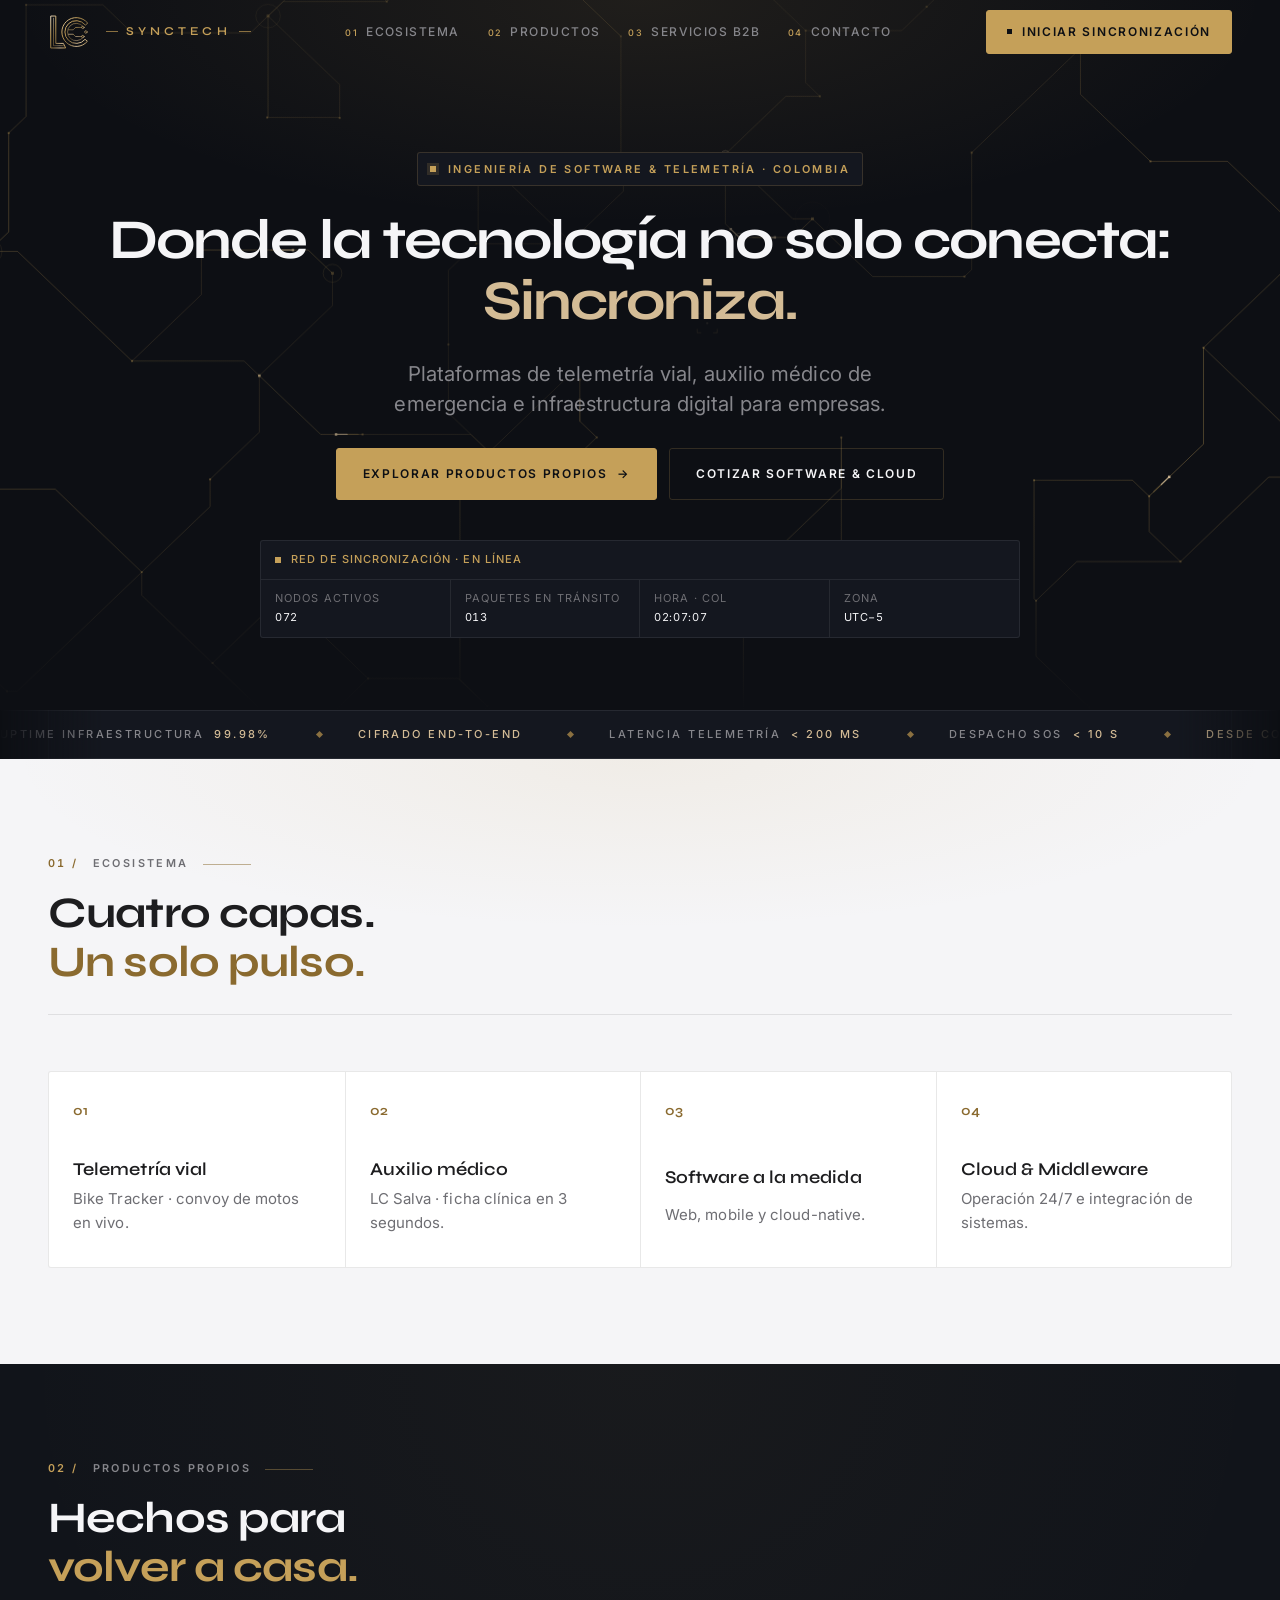
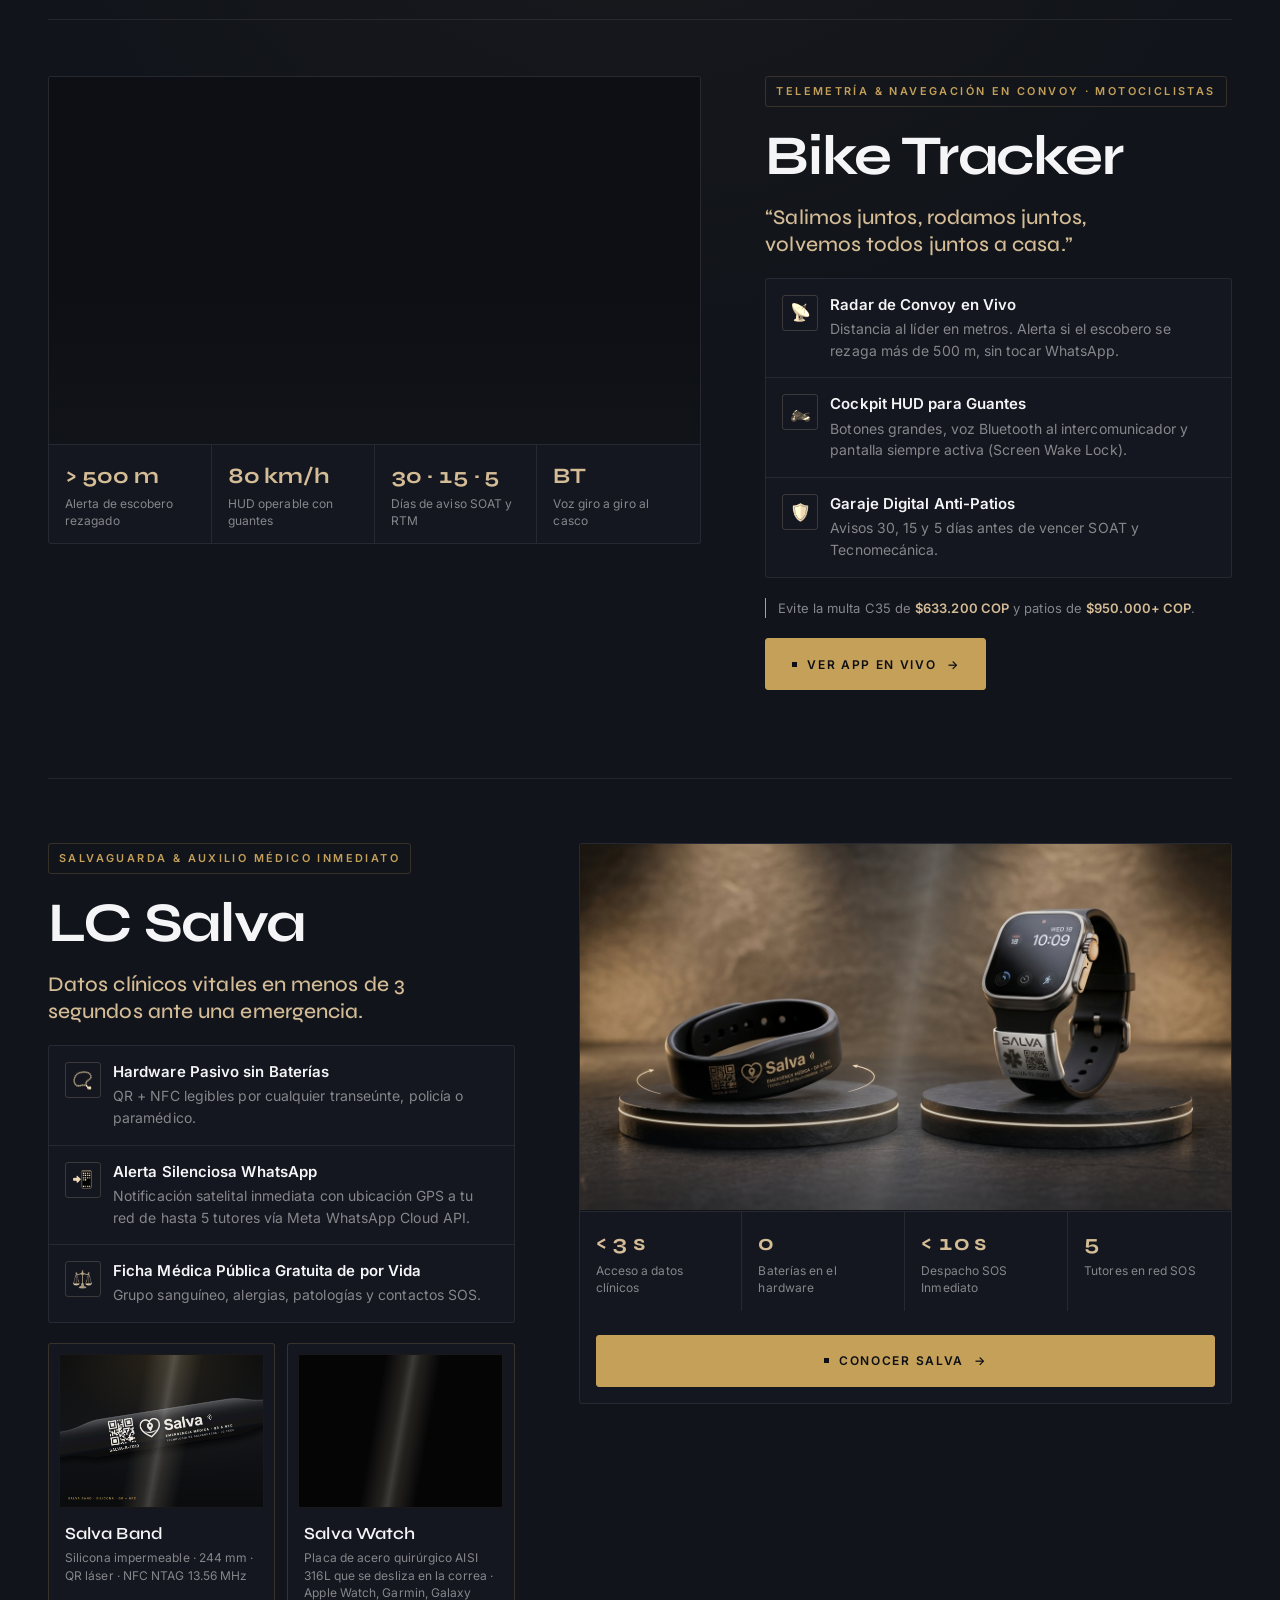
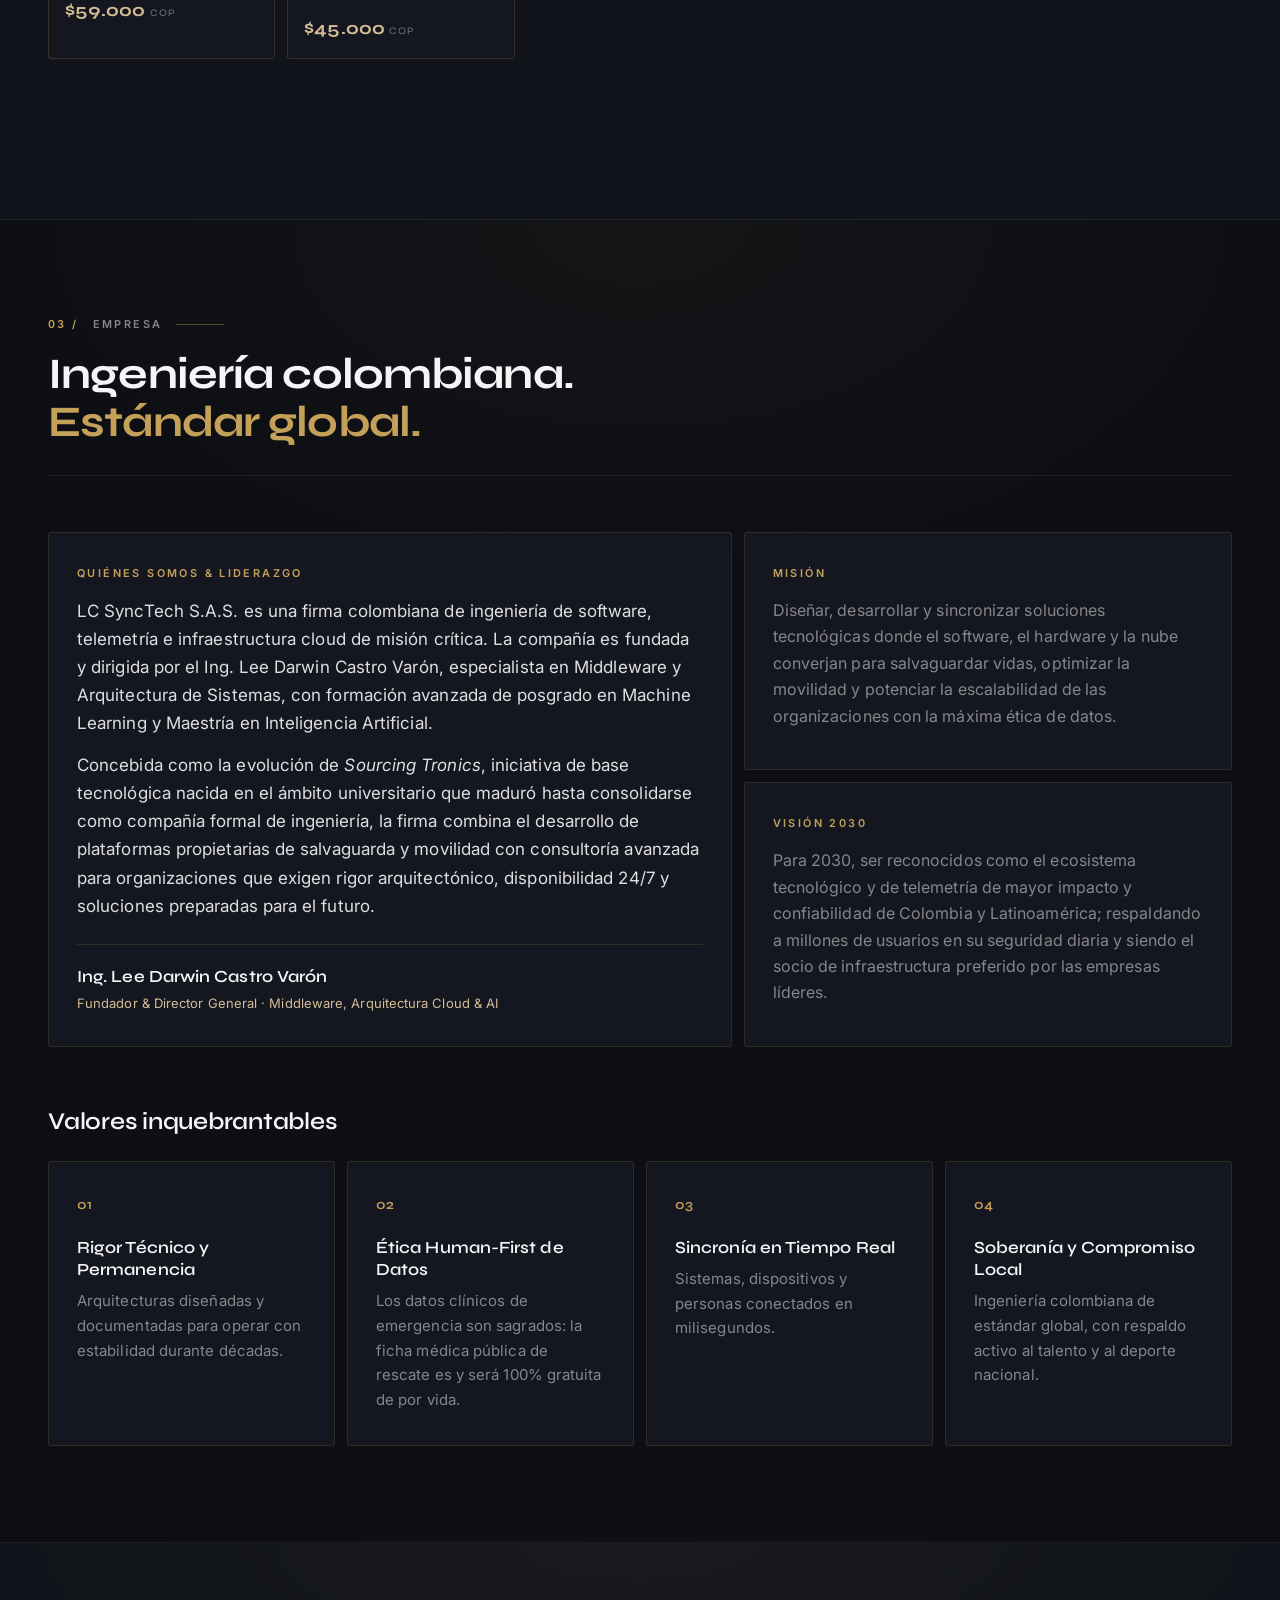
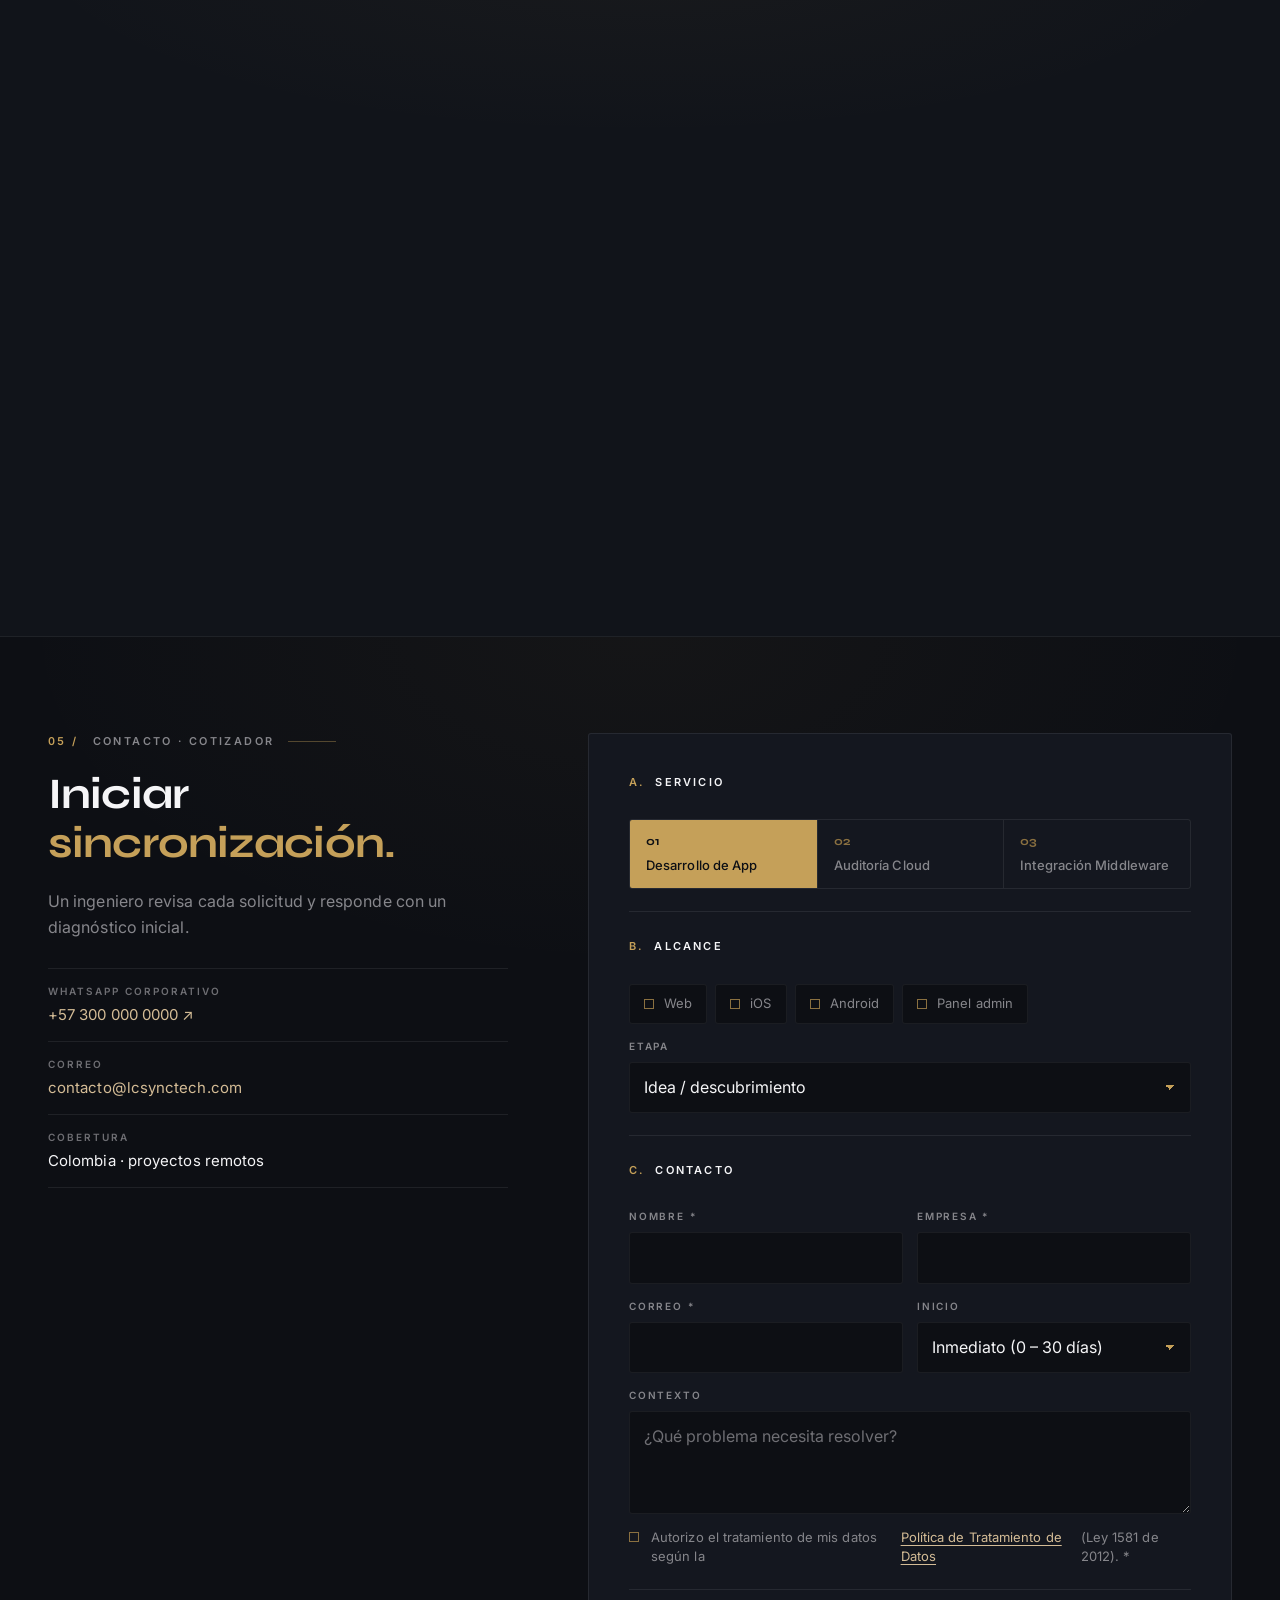
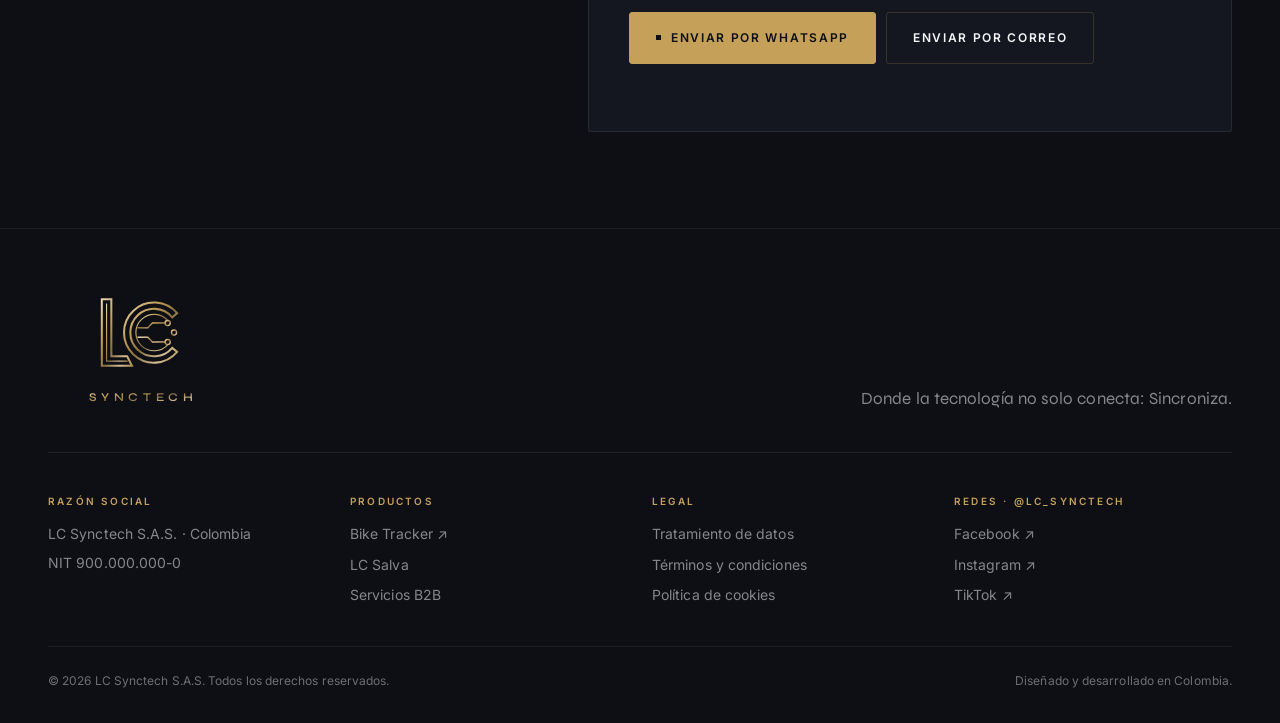
==== commit 1012f6dc: "style: Reestructurar Quienes Somos en dos parrafos limpios sin guiones ni parentesis" ====
--- a/index.html
+++ b/index.html
@@ -342,7 +342,8 @@
         <div class="identidad revelar">
           <article class="tarjeta-oro identidad__quienes">
             <p class="tarjeta-oro__etiqueta">Quiénes somos &amp; liderazgo</p>
-            <p class="identidad__texto">LC SyncTech S.A.S. es una firma colombiana de ingeniería de software, telemetría e infraestructura cloud de misión crítica, fundada y liderada por el Ing. Lee Darwin Castro Varón (Especialista en Middleware y Arquitectura de Sistemas, con formación avanzada de posgrado en Machine Learning y Maestría en Inteligencia Artificial). Concebida como la evolución de <em>Sourcing Tronics</em> —iniciativa de base tecnológica nacida en el ámbito universitario que maduró hasta consolidarse como compañía formal de ingeniería—, la firma combina el desarrollo de plataformas propietarias de salvaguarda y movilidad con consultoría avanzada para organizaciones que exigen rigor arquitectónico, disponibilidad 24/7 y soluciones preparadas para el futuro.</p>
+            <p class="identidad__texto">LC SyncTech S.A.S. es una firma colombiana de ingeniería de software, telemetría e infraestructura cloud de misión crítica. La compañía es fundada y dirigida por el Ing. Lee Darwin Castro Varón, especialista en Middleware y Arquitectura de Sistemas, con formación avanzada de posgrado en Machine Learning y Maestría en Inteligencia Artificial.</p>
+            <p class="identidad__texto">Concebida como la evolución de <em>Sourcing Tronics</em>, iniciativa de base tecnológica nacida en el ámbito universitario que maduró hasta consolidarse como compañía formal de ingeniería, la firma combina el desarrollo de plataformas propietarias de salvaguarda y movilidad con consultoría avanzada para organizaciones que exigen rigor arquitectónico, disponibilidad 24/7 y soluciones preparadas para el futuro.</p>
             <p class="identidad__firma">
               <b>Ing. Lee Darwin Castro Varón</b>
               <span>Fundador &amp; Director General · Middleware, Arquitectura Cloud &amp; AI</span>
--- a/styles.css
+++ b/styles.css
@@ -1173,7 +1173,8 @@
 }
 
 .identidad { display: grid; gap: 12px; }
-.identidad__texto { font-size: 1.0625rem; color: var(--texto) !important; opacity: 0.88; }
+.identidad__texto { font-size: 1.0625rem; color: var(--texto) !important; opacity: 0.9; line-height: 1.7; }
+.identidad__texto + .identidad__texto { margin-top: 14px; }
 .identidad__firma {
   display: grid;
   gap: 2px;
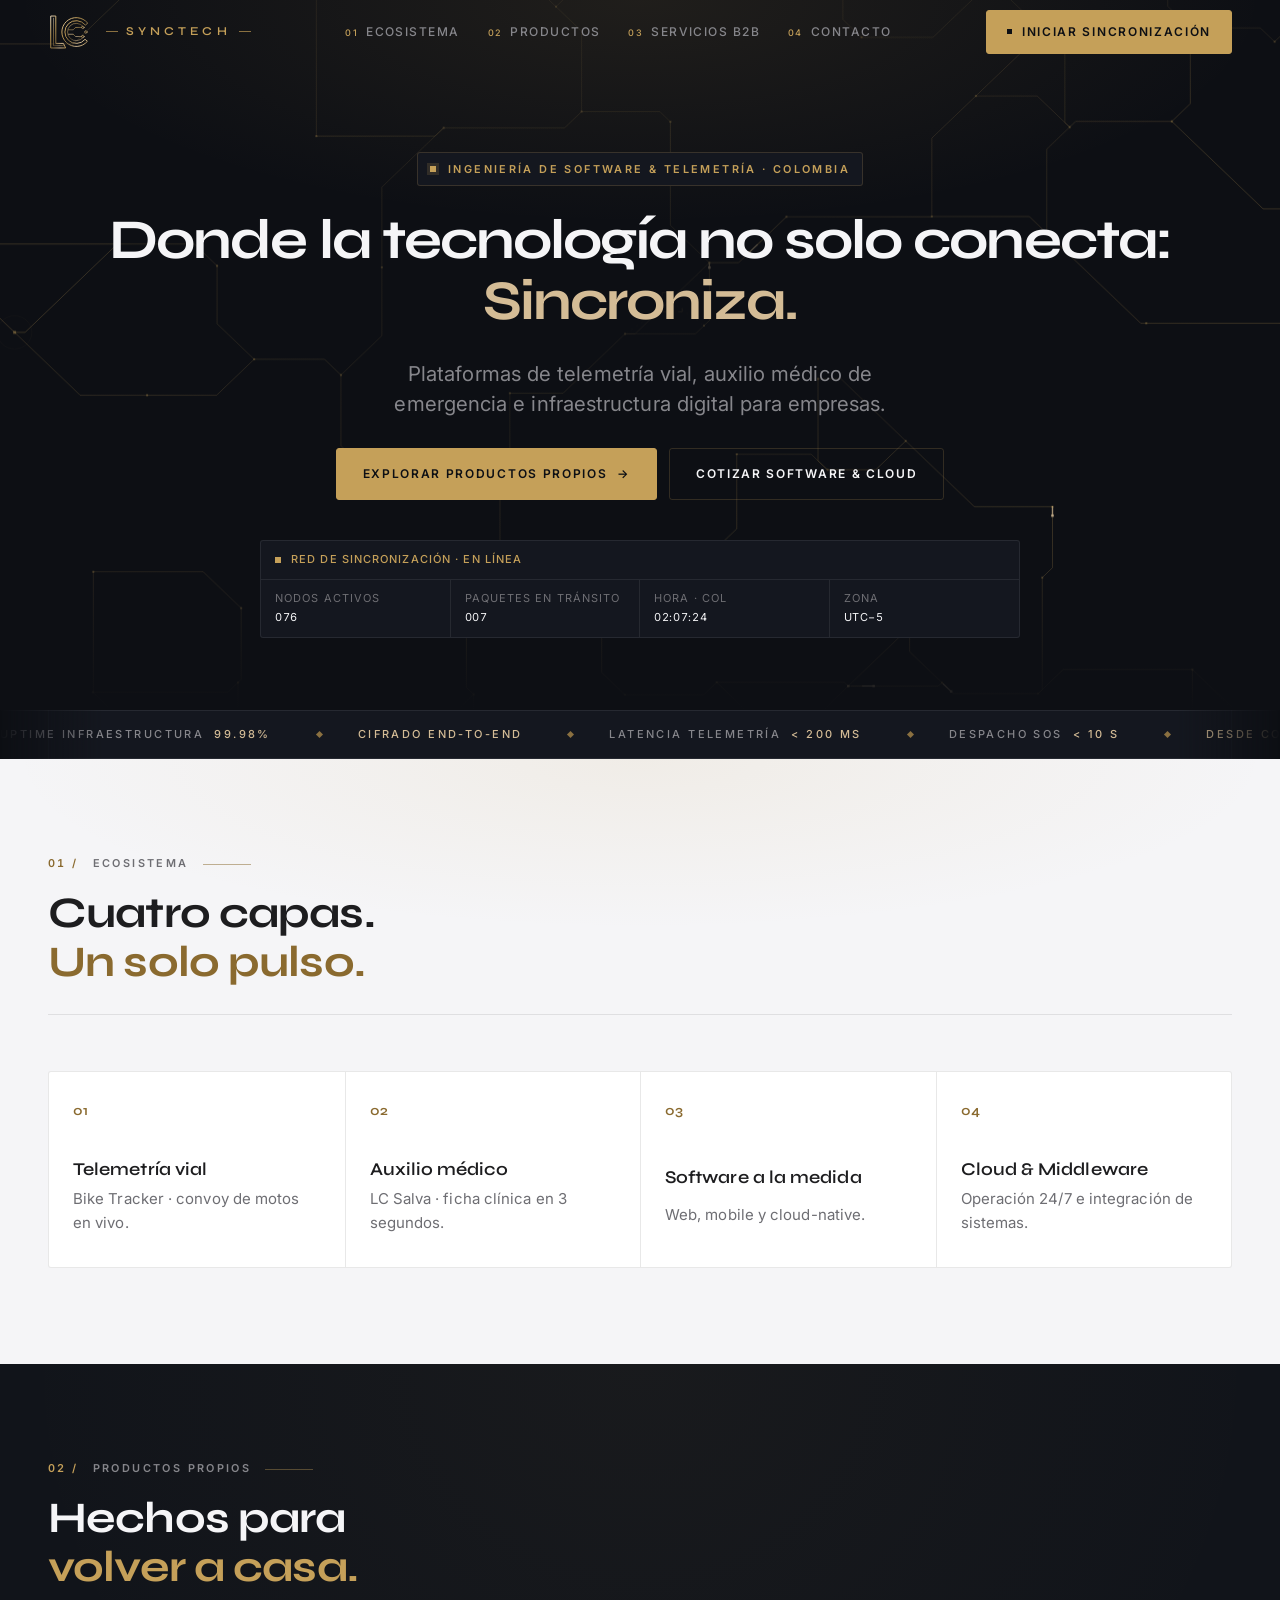
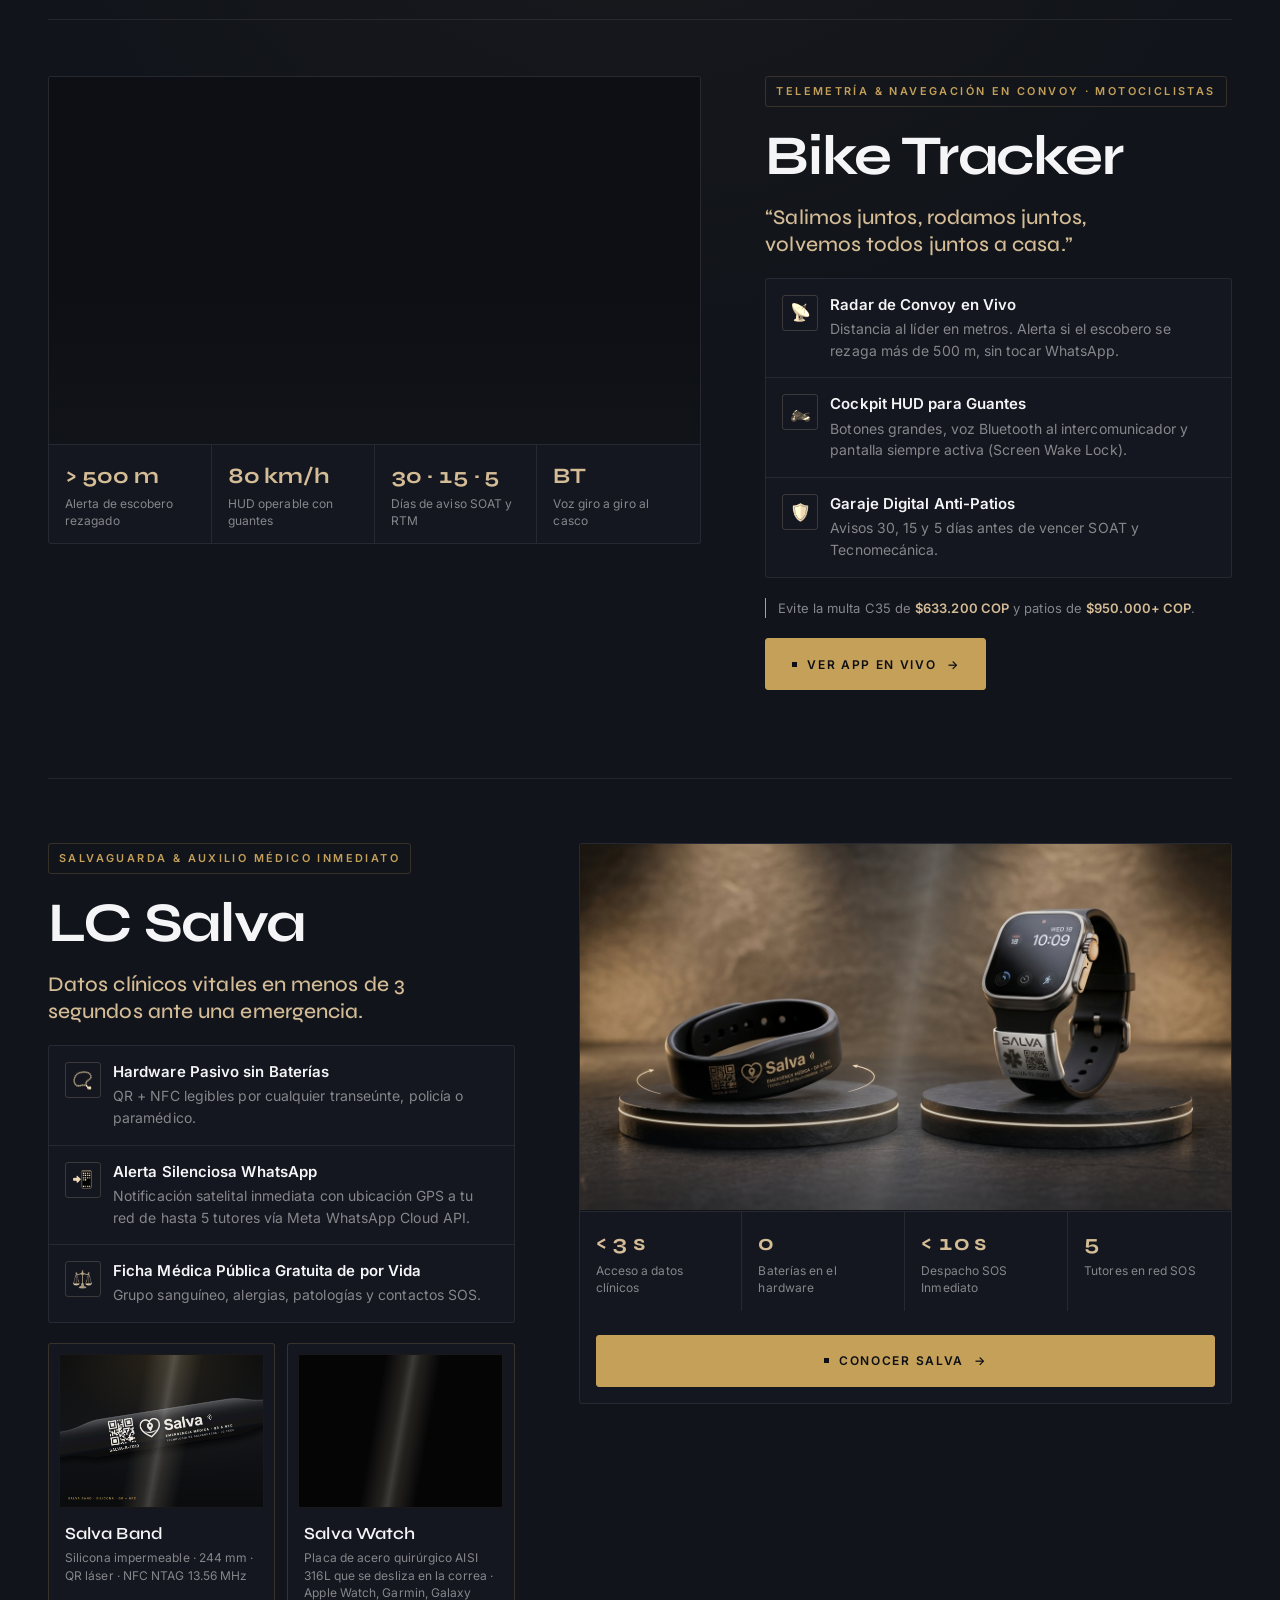
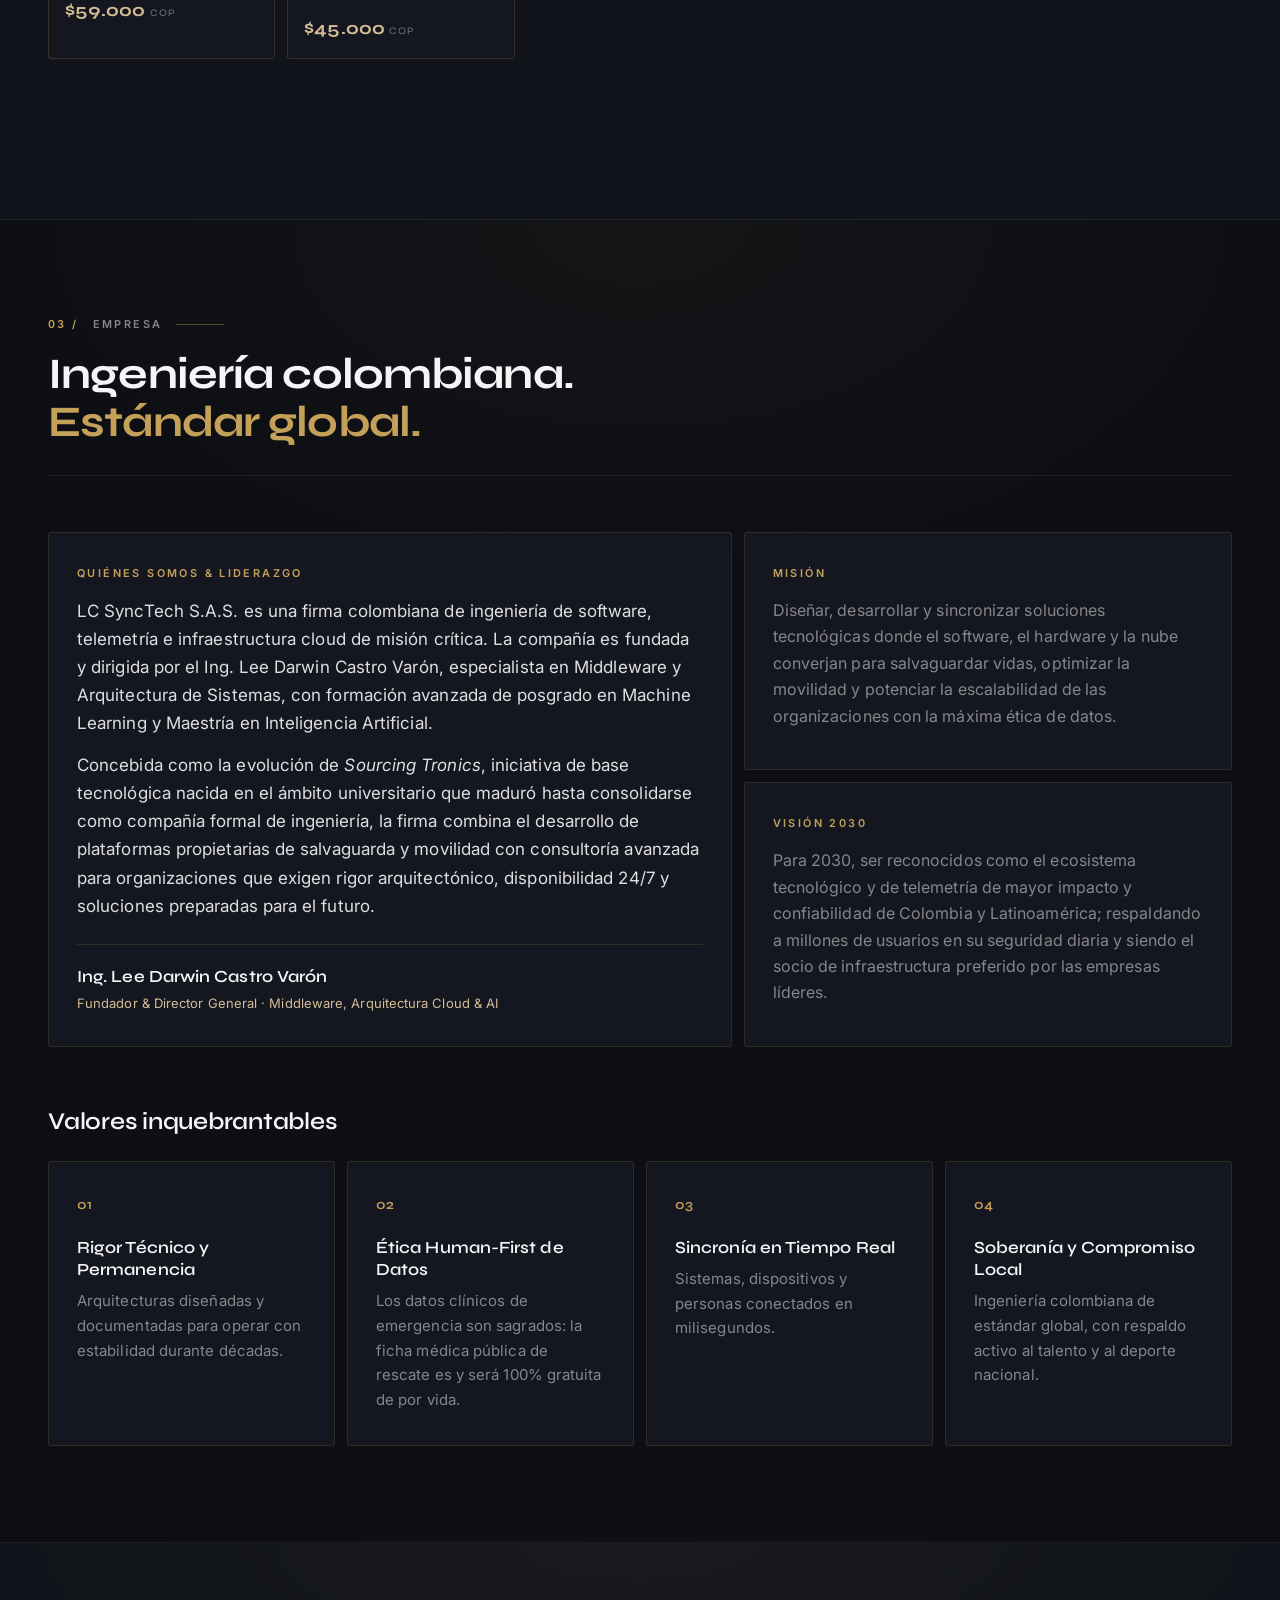
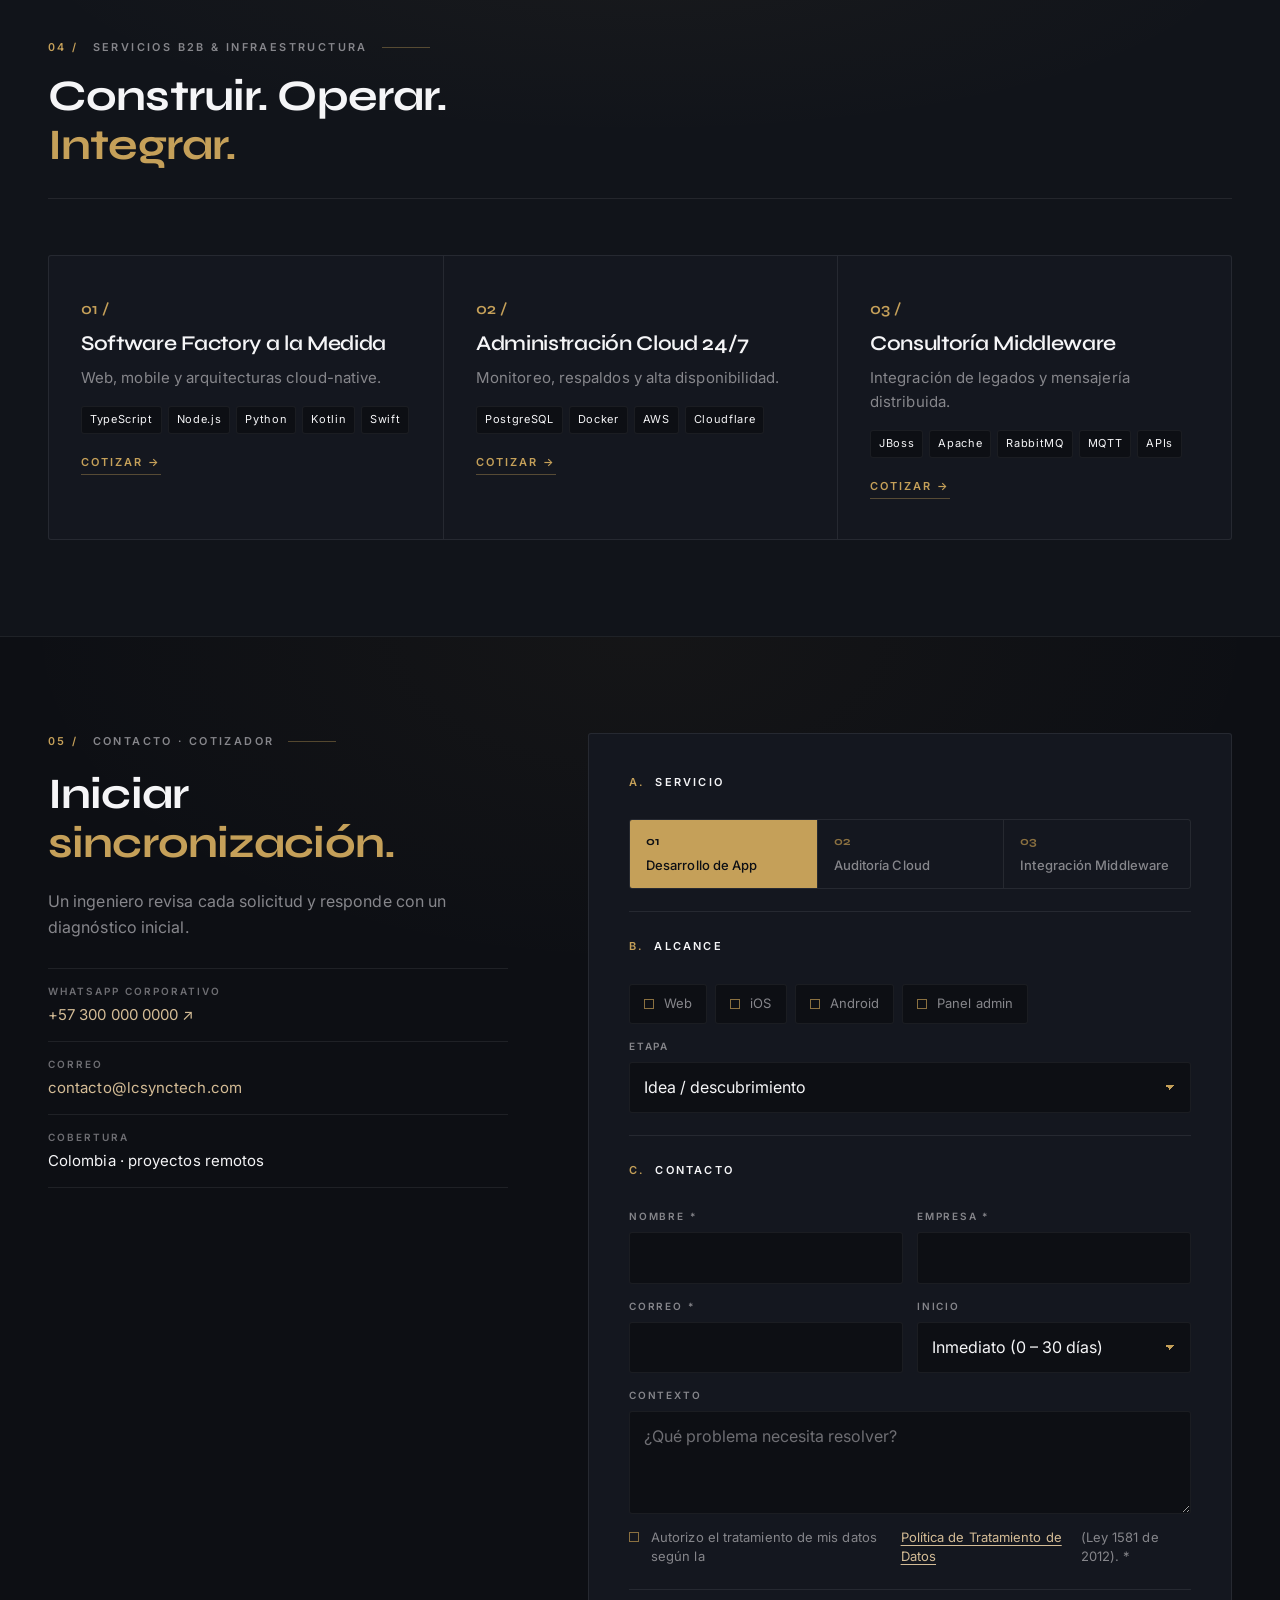
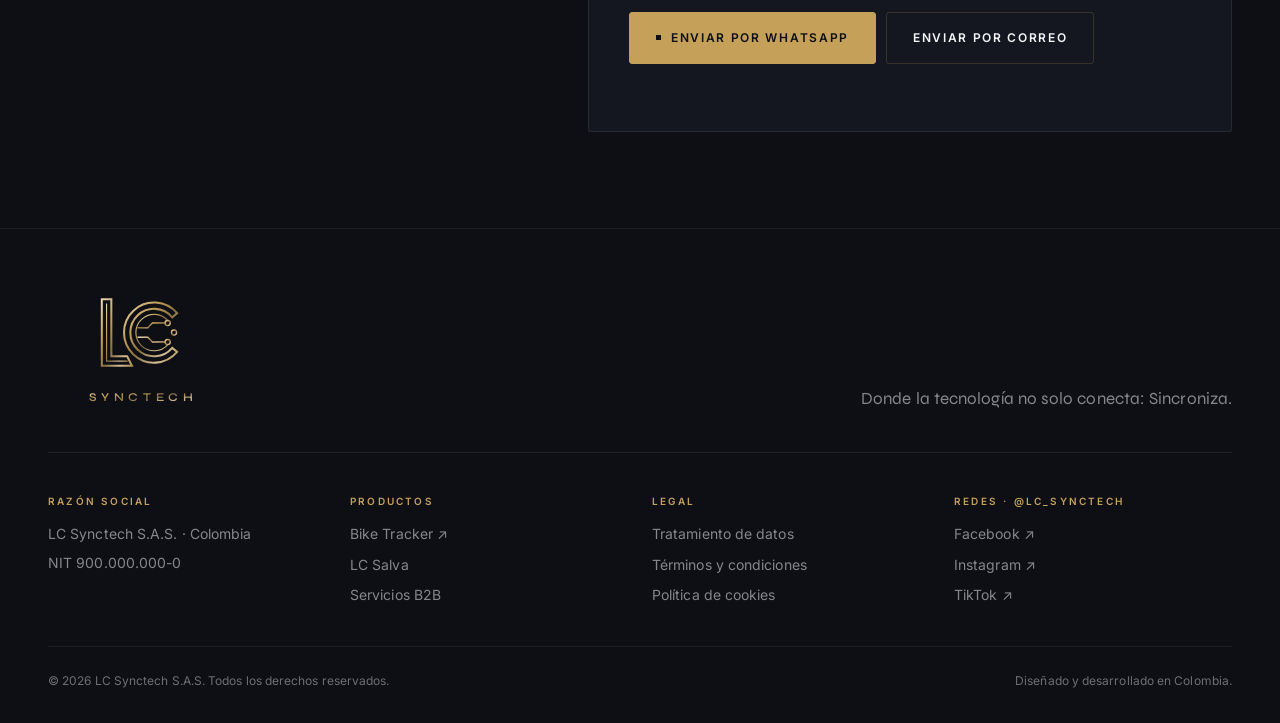
==== commit f752cf2d: "feat: Apuntar boton Conocer Salva al dominio oficial salva.lcsynctech.com" ====
--- a/index.html
+++ b/index.html
@@ -285,7 +285,7 @@
               <div><dt>&lt; 10 s</dt><dd>Despacho SOS Inmediato</dd></div>
               <div><dt>5</dt><dd>Tutores en red SOS</dd></div>
             </dl>
-            <a class="btn btn--oro btn--grande producto__cta" href="https://salva-salvaguarda.vercel.app" target="_blank" rel="noopener">
+            <a class="btn btn--oro btn--grande producto__cta" href="https://salva.lcsynctech.com" target="_blank" rel="noopener">
               <span class="btn__led" aria-hidden="true"></span>Conocer Salva <span aria-hidden="true">→</span>
             </a>
           </figure>
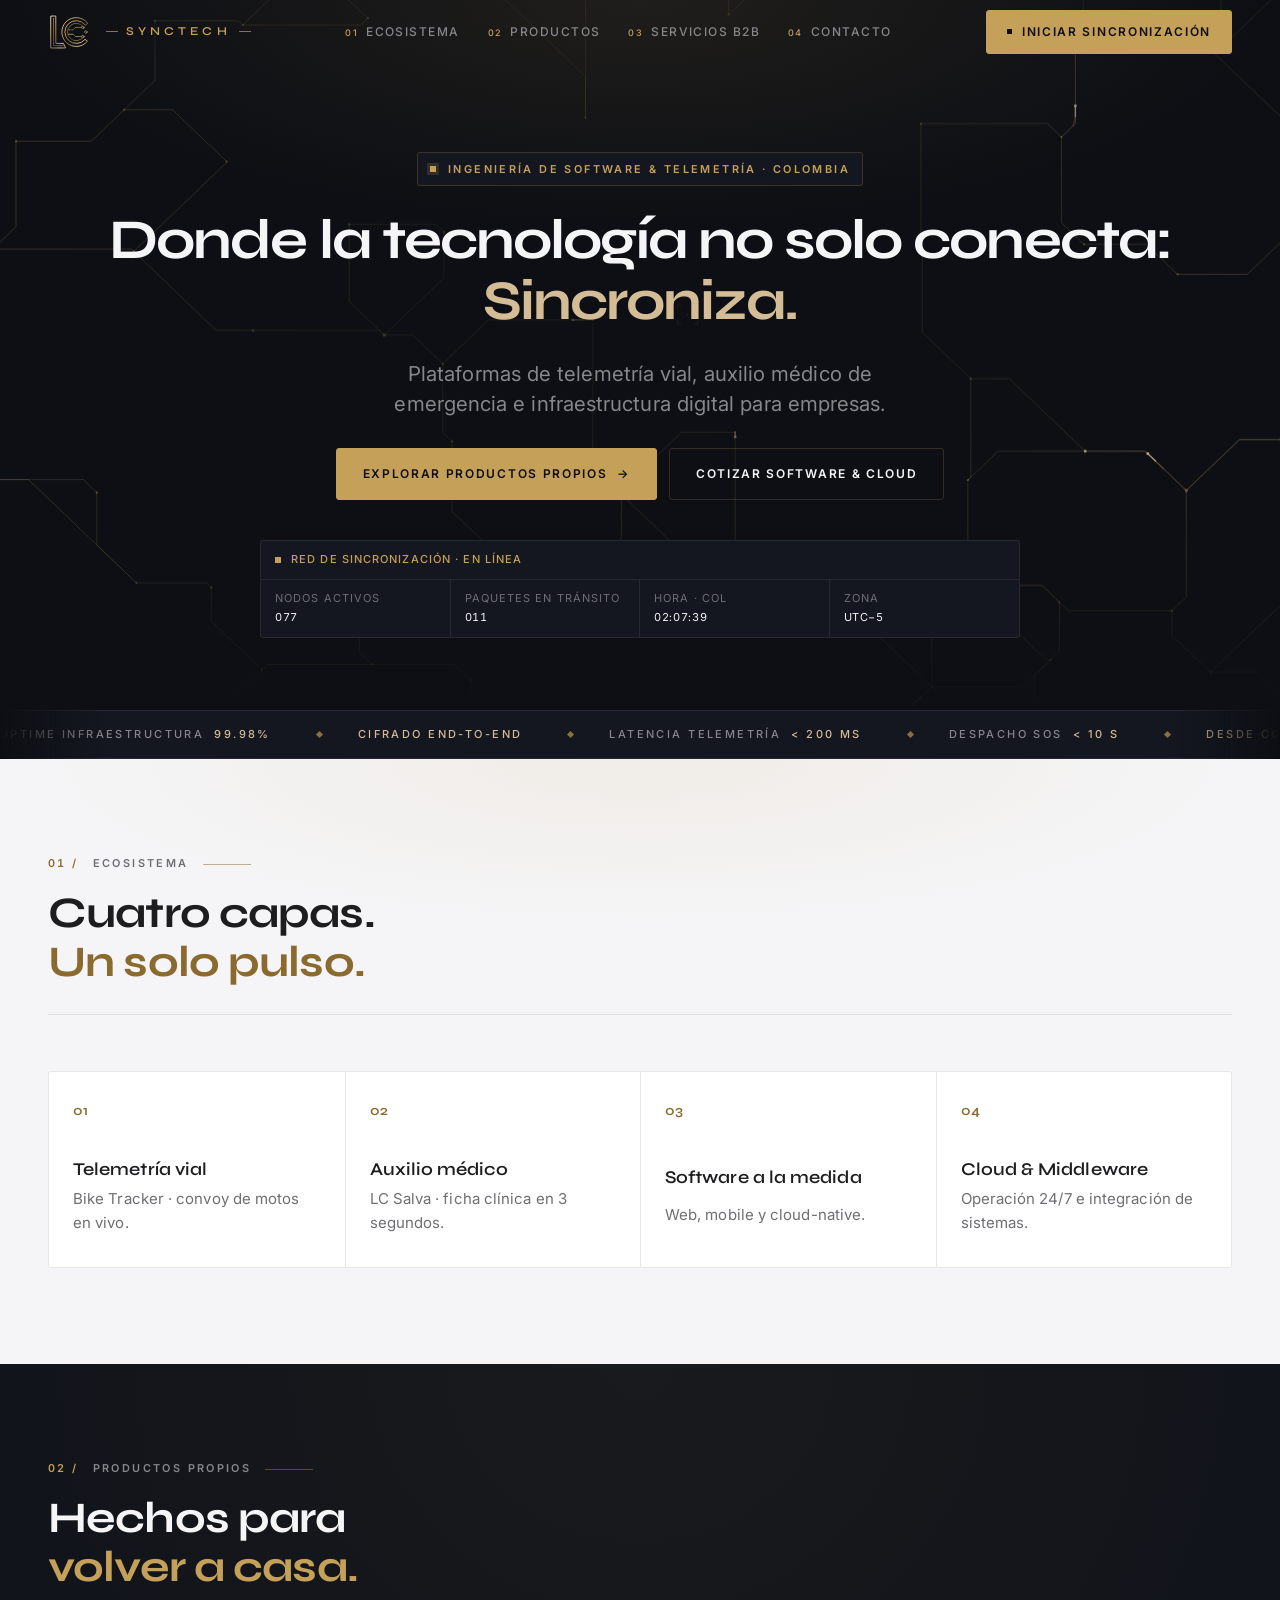
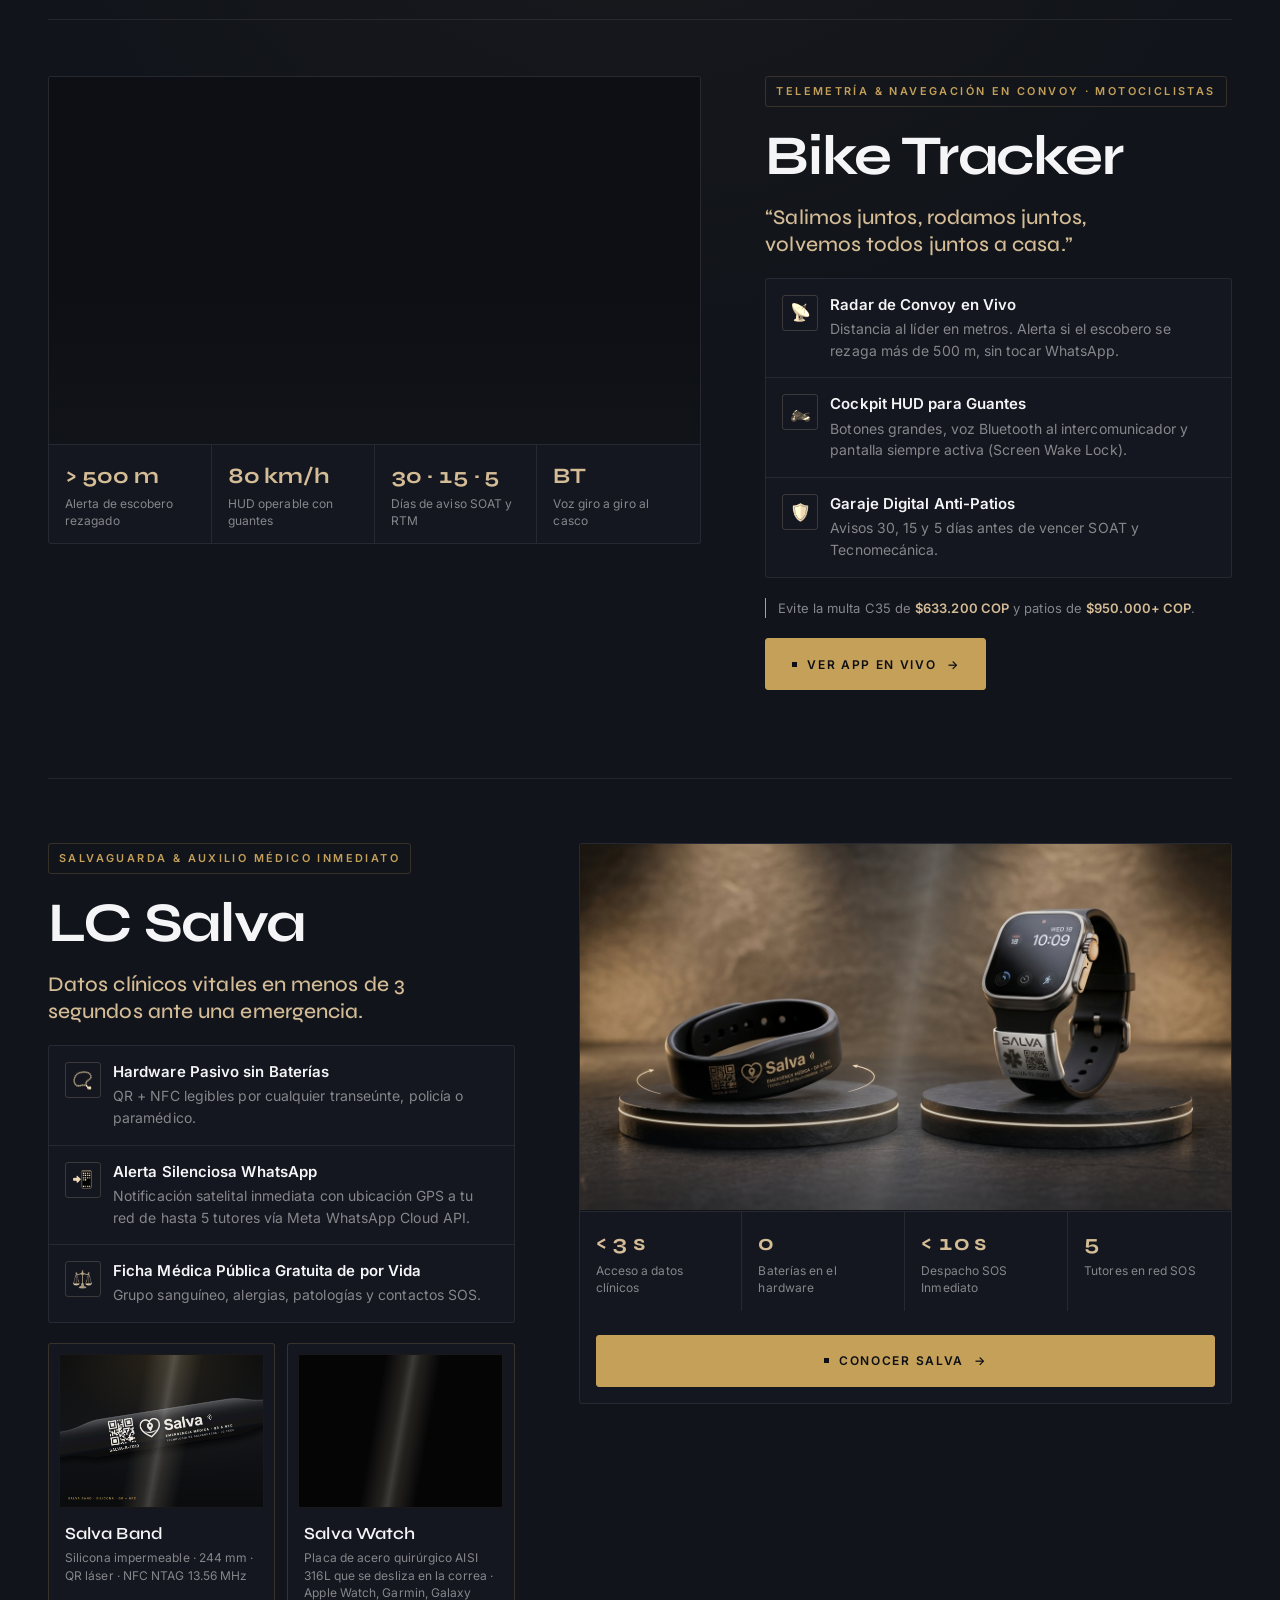
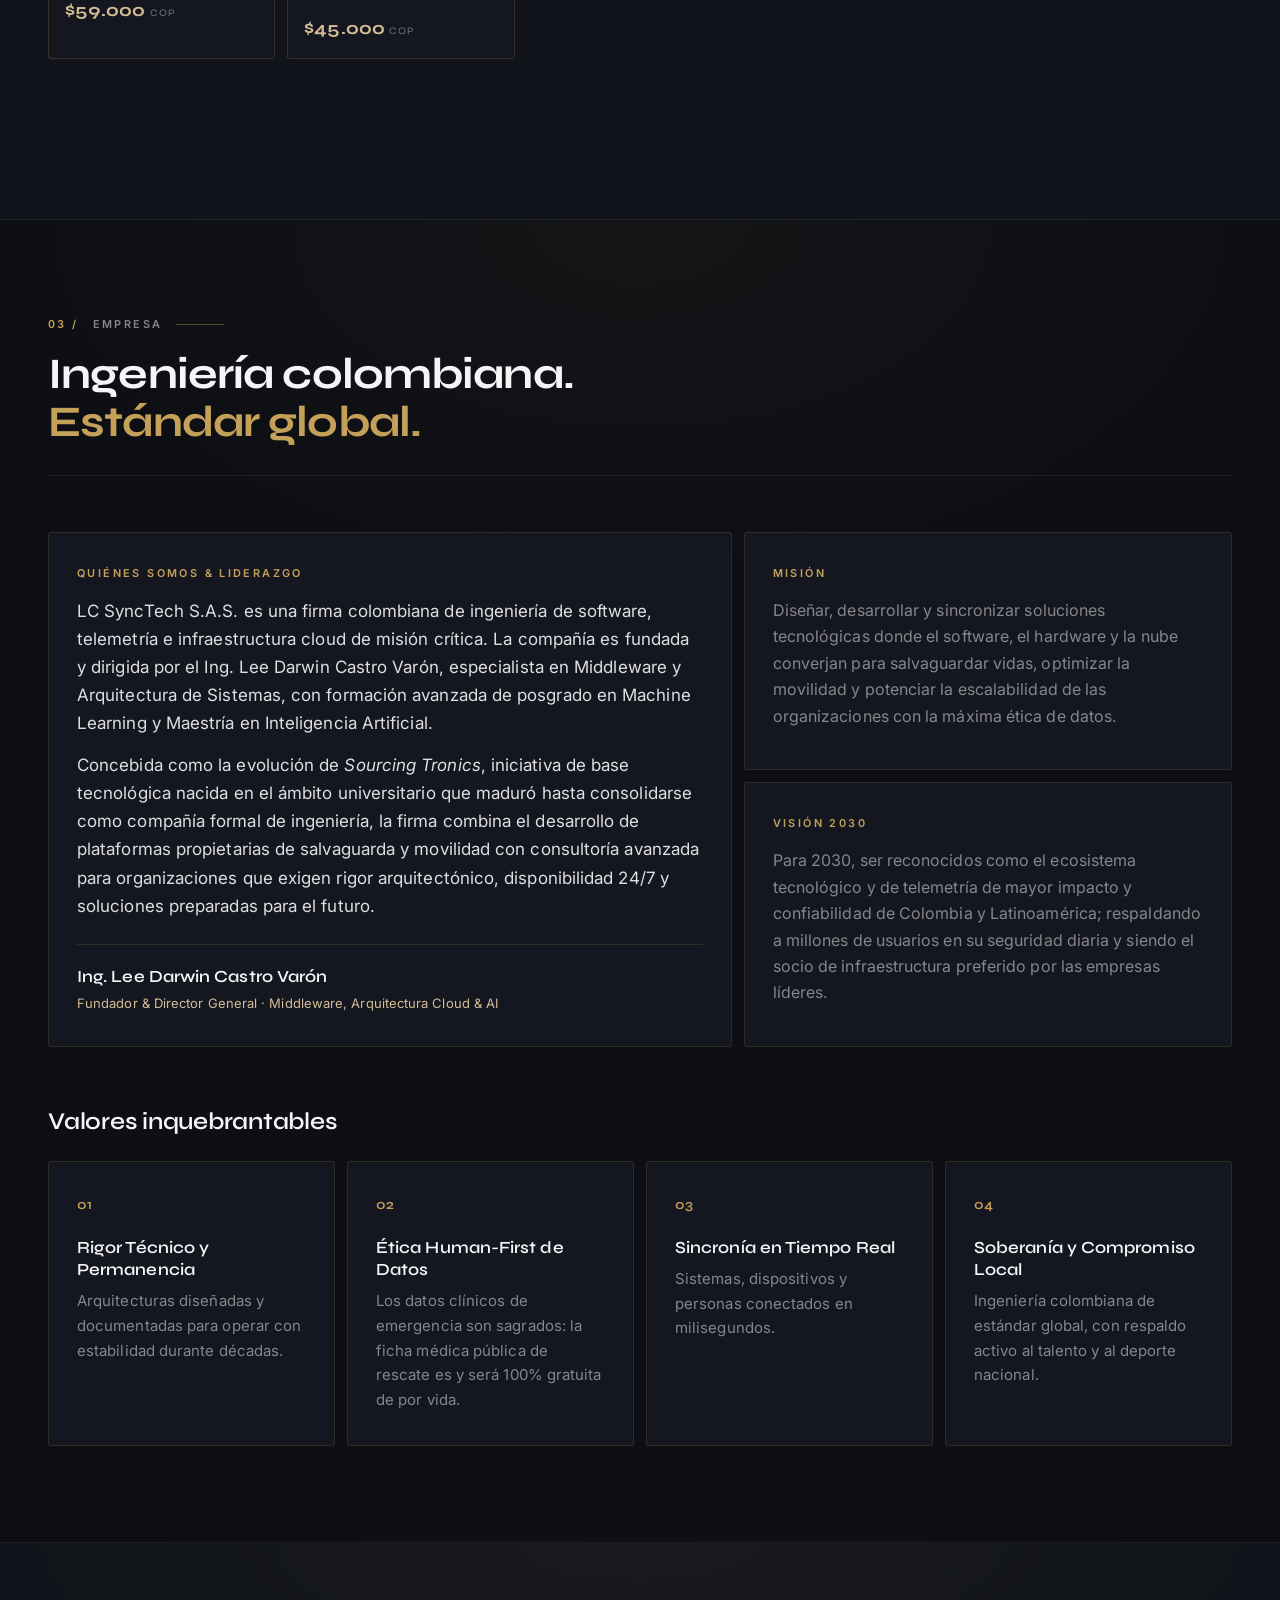
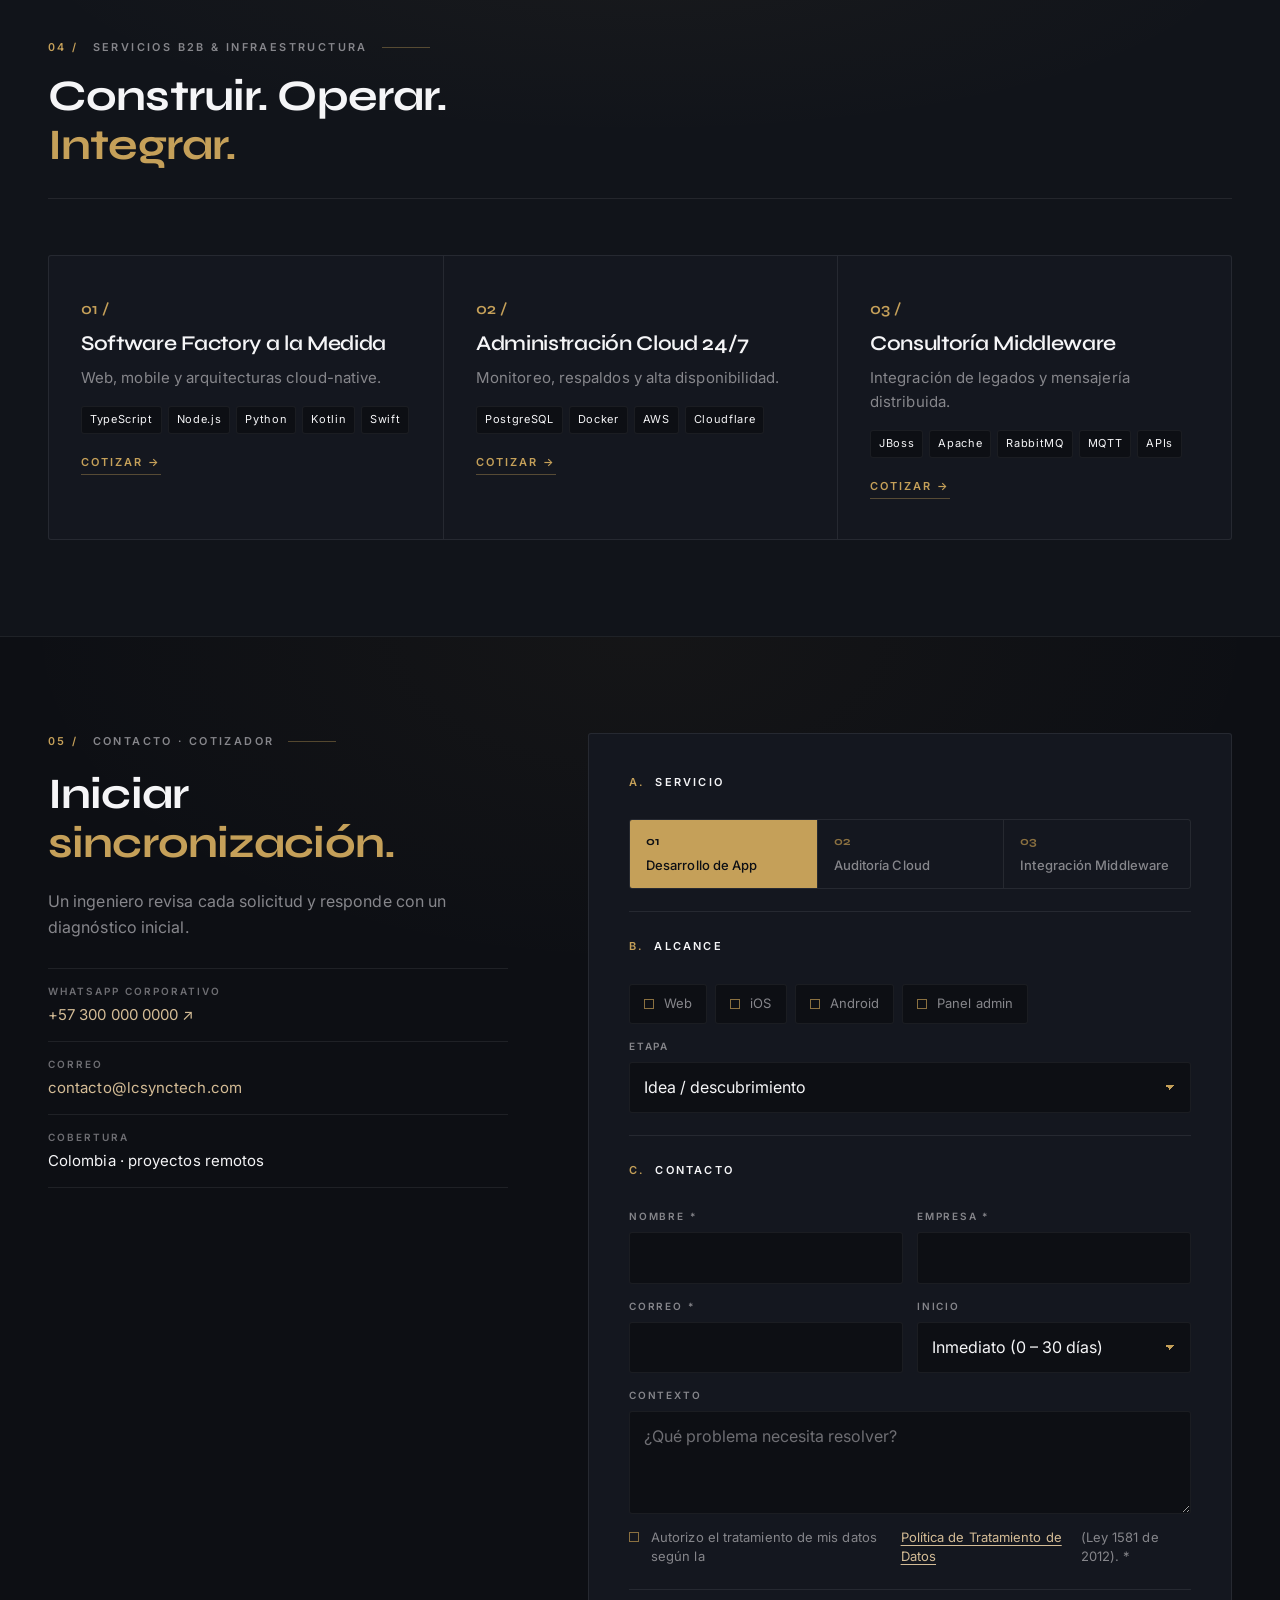
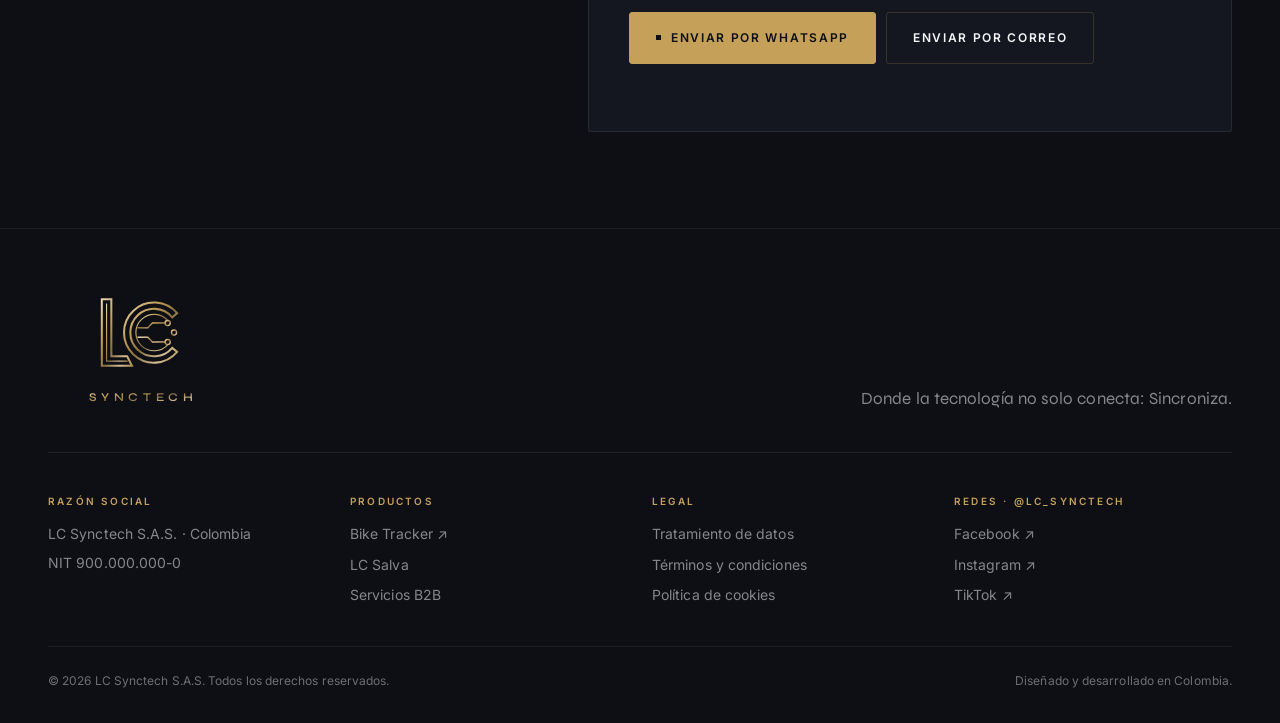
==== commit a44f17e1: "feat: Apuntar enlaces de Bike Tracker al nuevo dominio oficial biker.lcsynctech.com" ====
--- a/index.html
+++ b/index.html
@@ -264,7 +264,7 @@
 
             <p class="producto__nota">Evite la multa C35 de <b>$633.200 COP</b> y patios de <b>$950.000+ COP</b>.</p>
 
-            <a class="btn btn--oro btn--grande" href="https://biker-tracker.vercel.app" target="_blank" rel="noopener">
+            <a class="btn btn--oro btn--grande" href="https://biker.lcsynctech.com" target="_blank" rel="noopener">
               <span class="btn__led" aria-hidden="true"></span>Ver App en Vivo <span aria-hidden="true">→</span>
             </a>
           </div>
@@ -593,7 +593,7 @@
         <div>
           <h2 class="pie__titulo">Productos</h2>
           <ul>
-            <li><a href="https://biker-tracker.vercel.app" target="_blank" rel="noopener">Bike Tracker <span aria-hidden="true">↗</span></a></li>
+            <li><a href="https://biker.lcsynctech.com" target="_blank" rel="noopener">Bike Tracker <span aria-hidden="true">↗</span></a></li>
             <li><a href="#salva">LC Salva</a></li>
             <li><a href="#servicios">Servicios B2B</a></li>
           </ul>
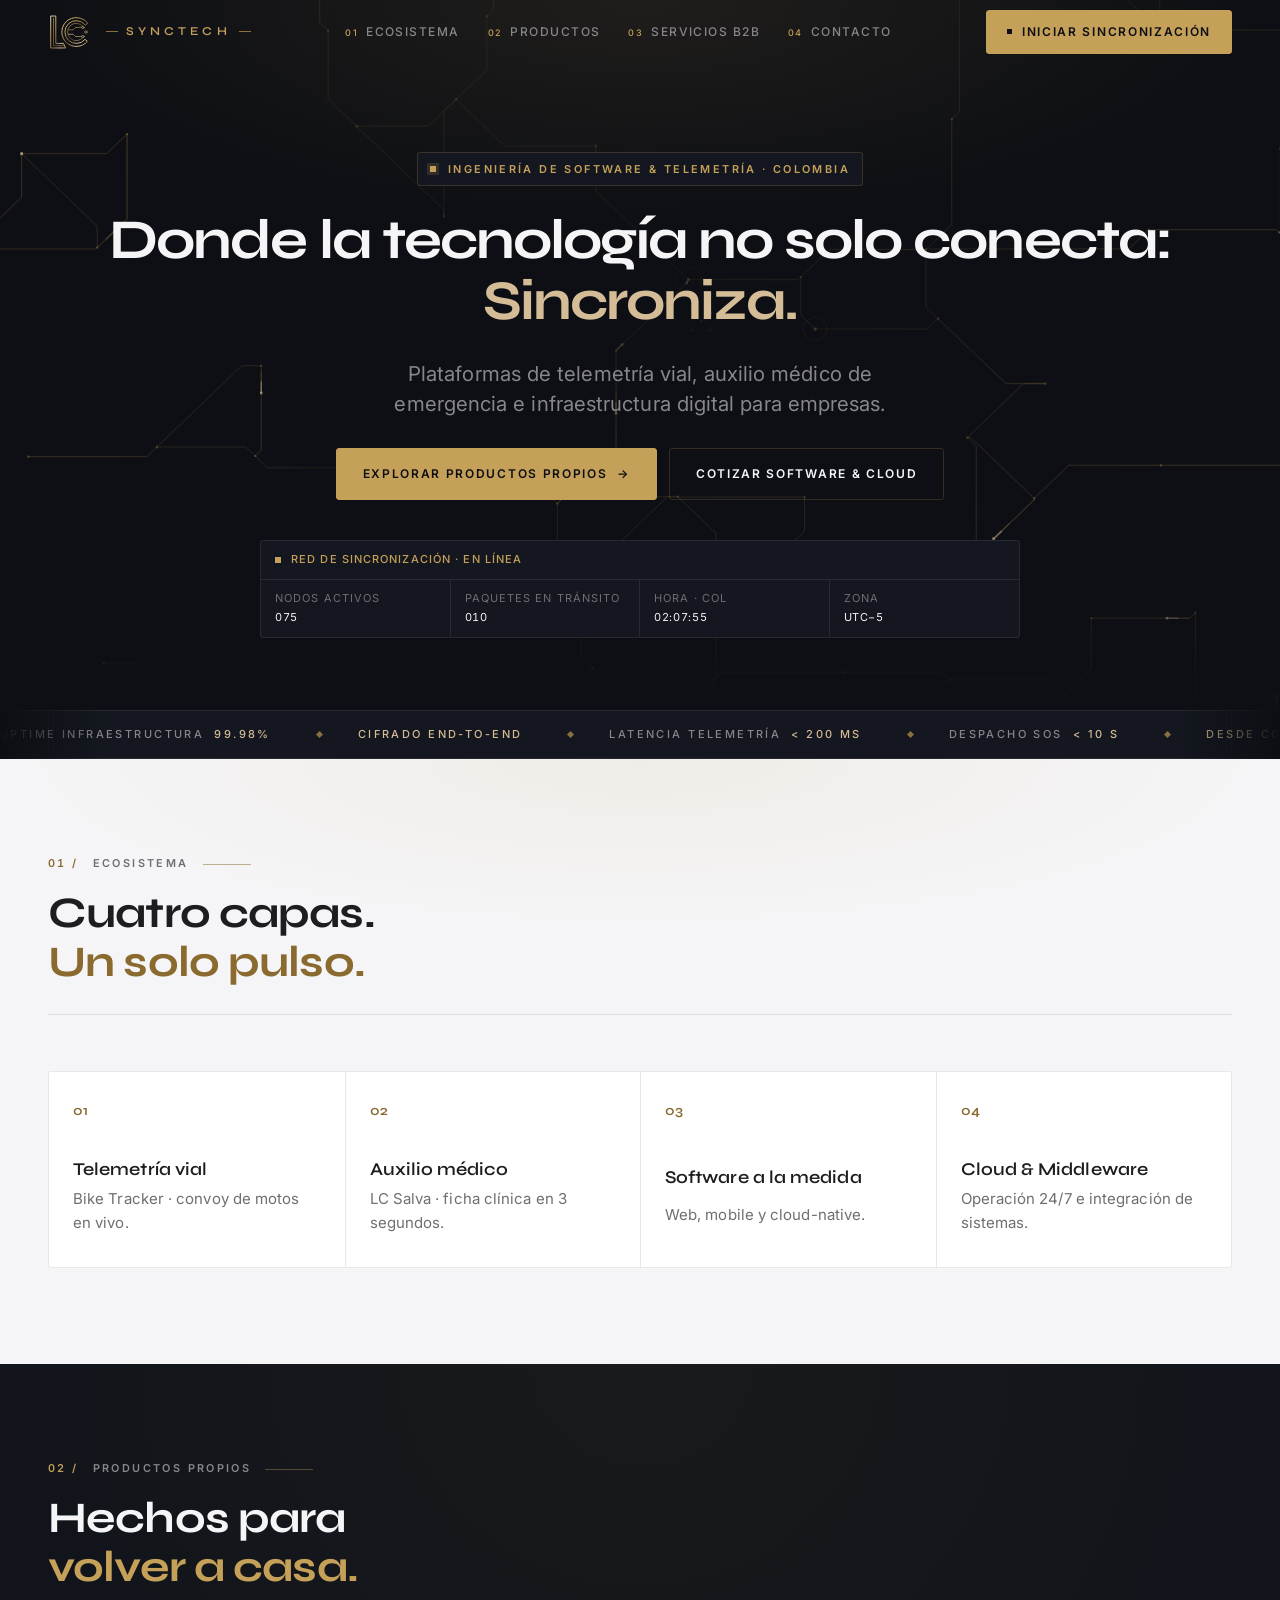
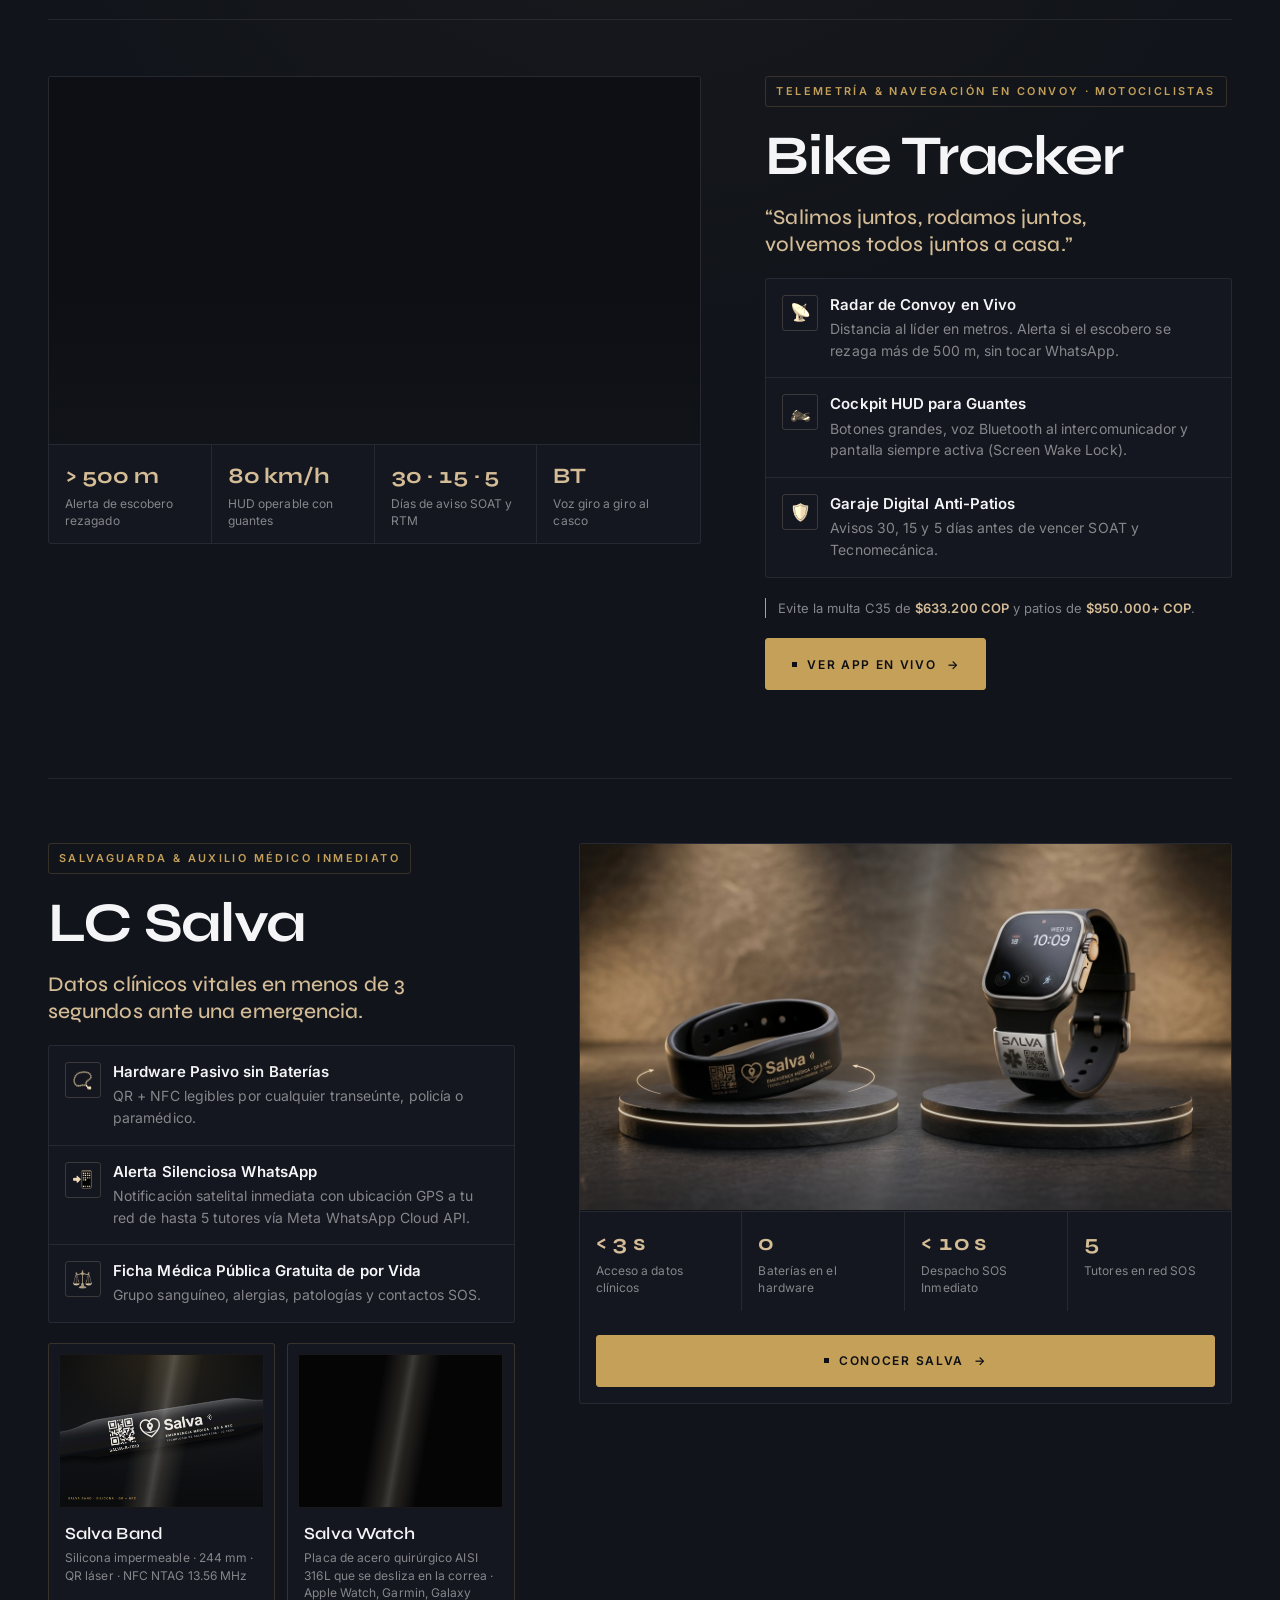
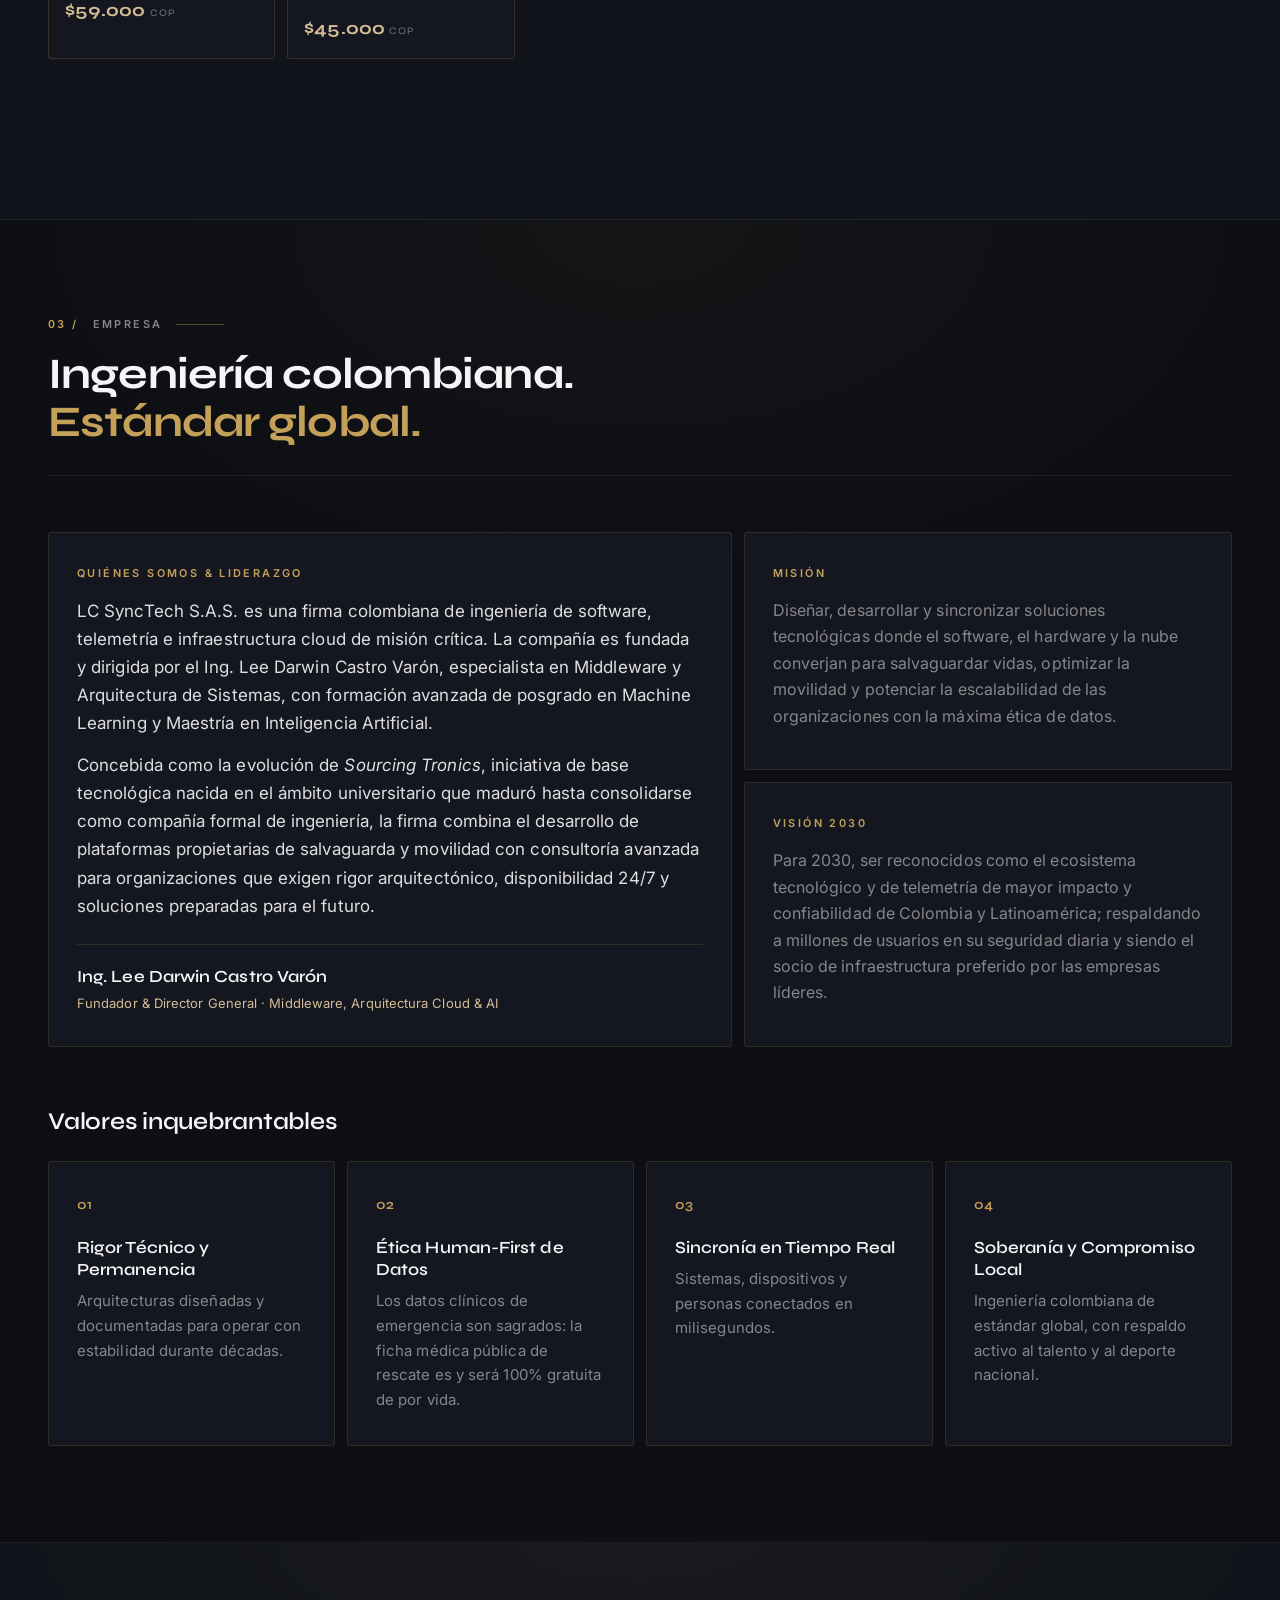
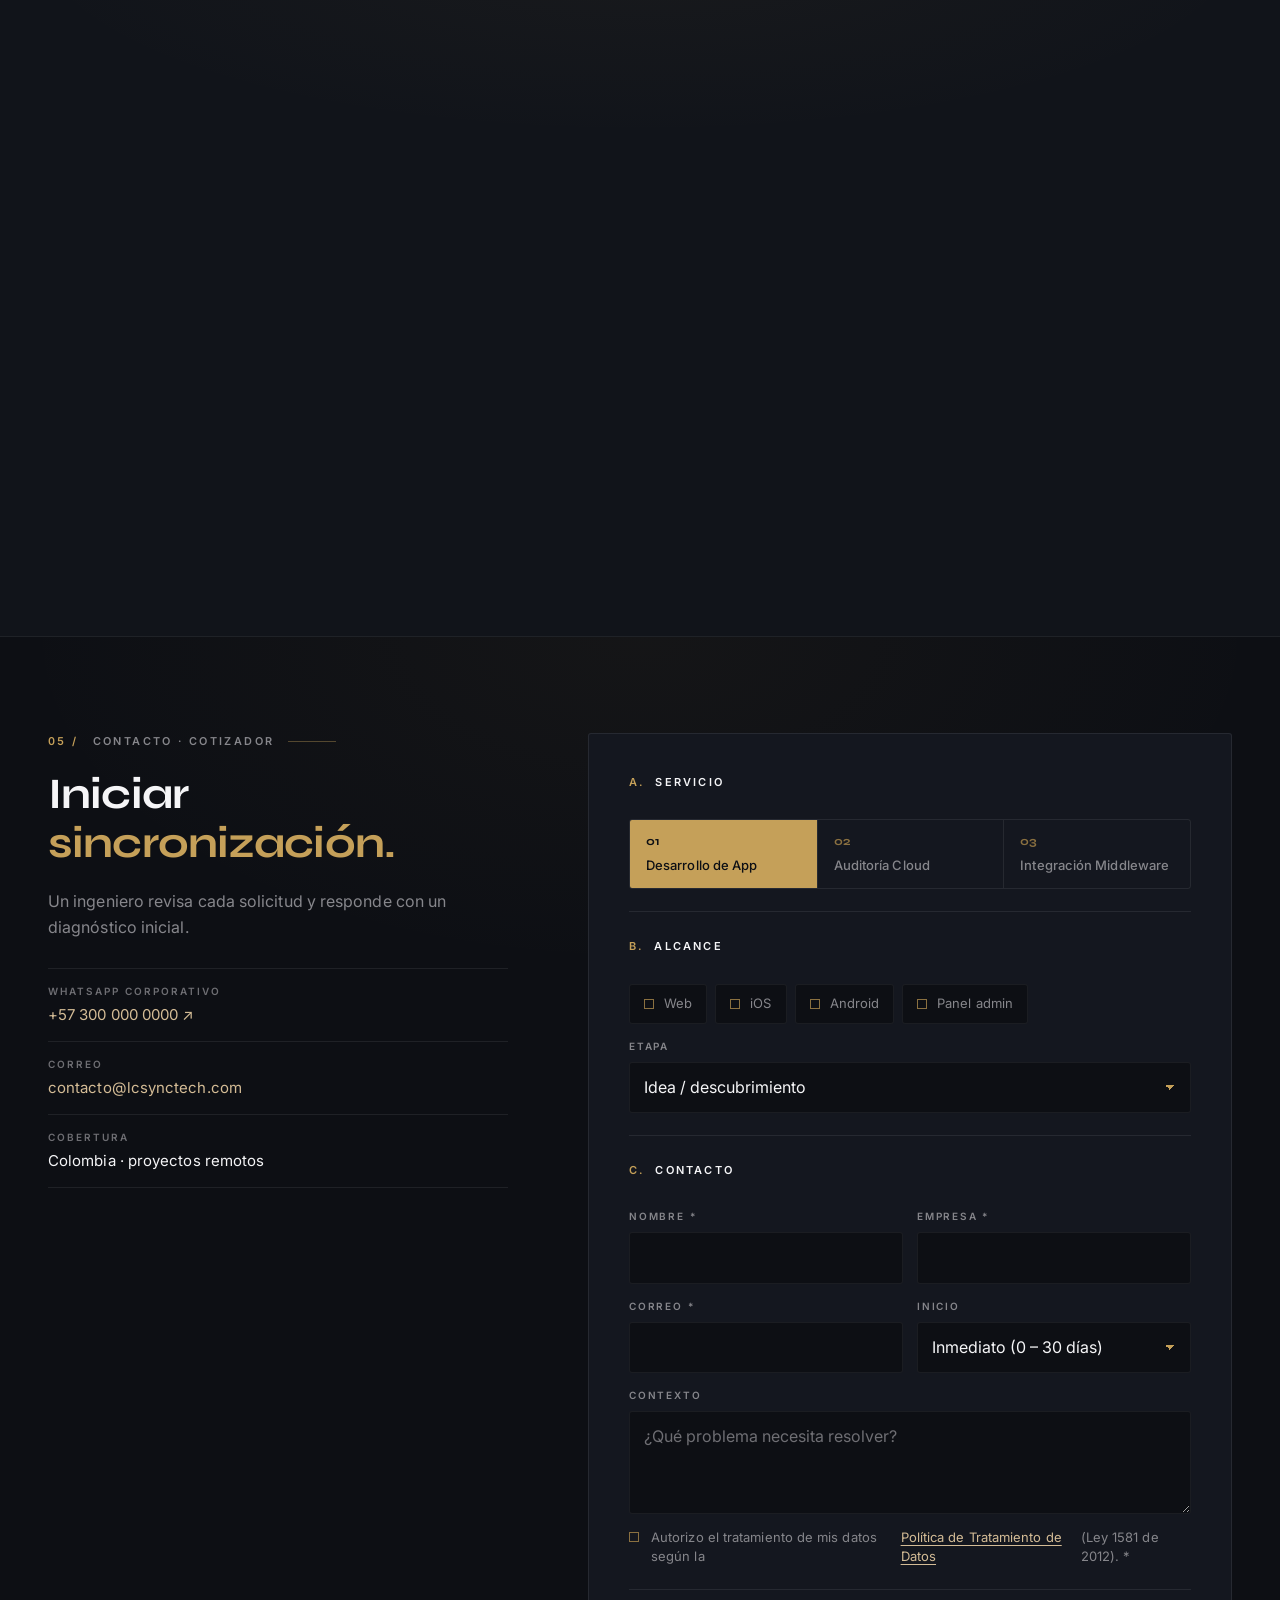
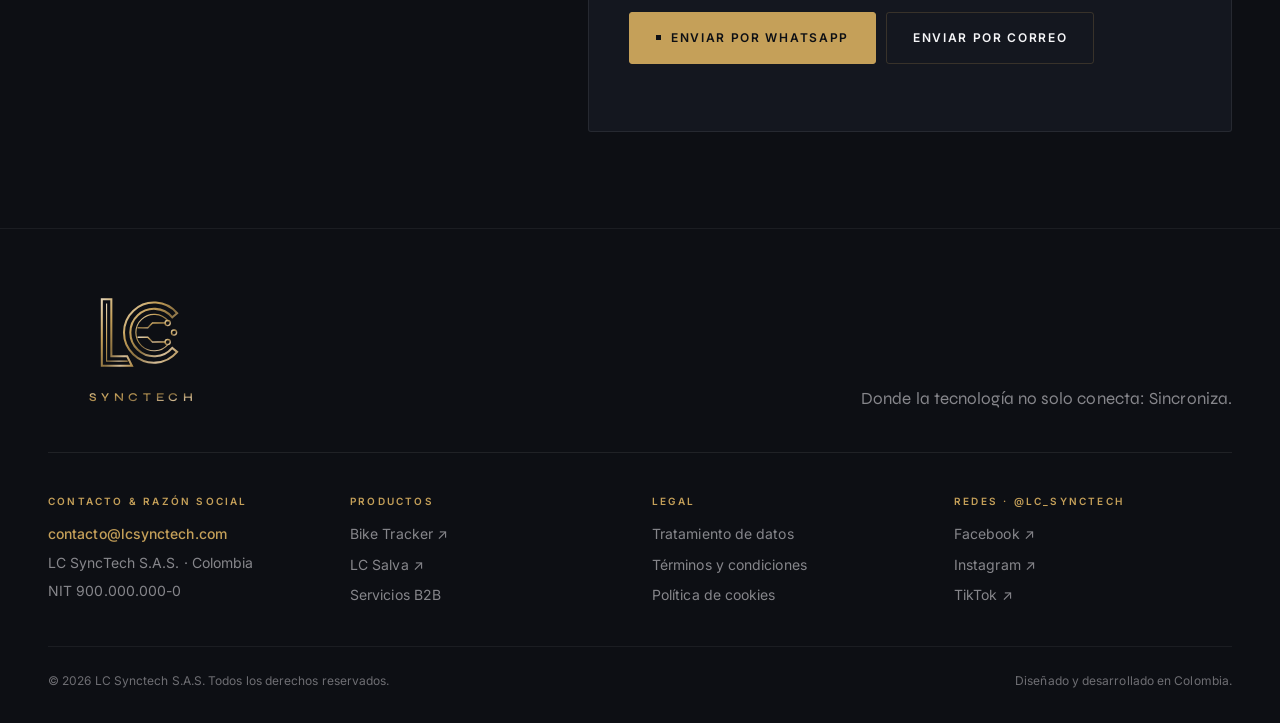
==== commit f6bf4273: "feat: Actualizar correo de contacto y enlaces oficiales de Salva y Bike Tracker en footer y README" ====
--- a/index.html
+++ b/index.html
@@ -585,16 +585,17 @@
 
       <div class="pie__columnas">
         <div>
-          <h2 class="pie__titulo">Razón social</h2>
-          <p>LC Synctech S.A.S. · Colombia</p>
-          <!-- REEMPLAZAR: NIT oficial de la sociedad -->
+          <h2 class="pie__titulo">Contacto &amp; Razón social</h2>
+          <p><a href="mailto:contacto@lcsynctech.com" style="color: var(--oro); text-decoration: none; font-weight: 500;">contacto@lcsynctech.com</a></p>
+          <p>LC SyncTech S.A.S. · Colombia</p>
+          <!-- NIT oficial de la sociedad -->
           <p>NIT 900.000.000-0</p>
         </div>
         <div>
           <h2 class="pie__titulo">Productos</h2>
           <ul>
             <li><a href="https://biker.lcsynctech.com" target="_blank" rel="noopener">Bike Tracker <span aria-hidden="true">↗</span></a></li>
-            <li><a href="#salva">LC Salva</a></li>
+            <li><a href="https://salva.lcsynctech.com" target="_blank" rel="noopener">LC Salva <span aria-hidden="true">↗</span></a></li>
             <li><a href="#servicios">Servicios B2B</a></li>
           </ul>
         </div>
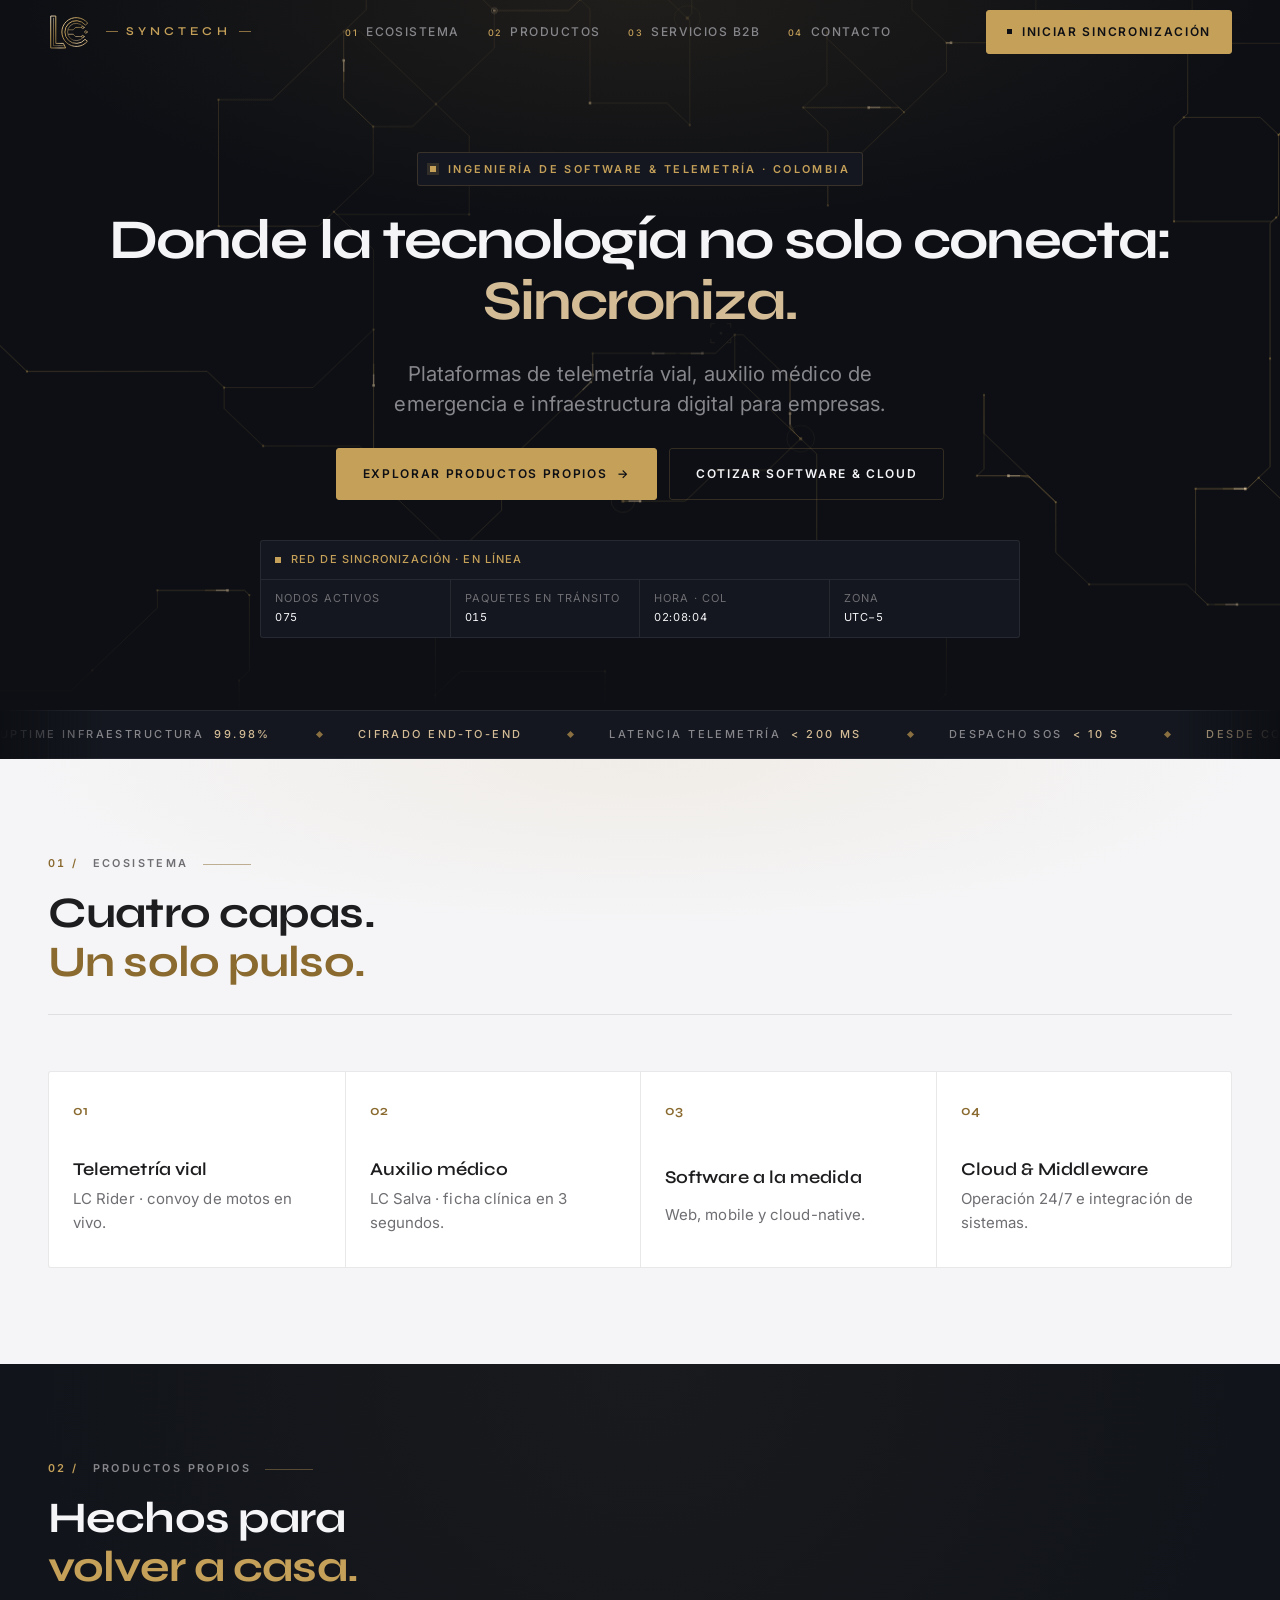
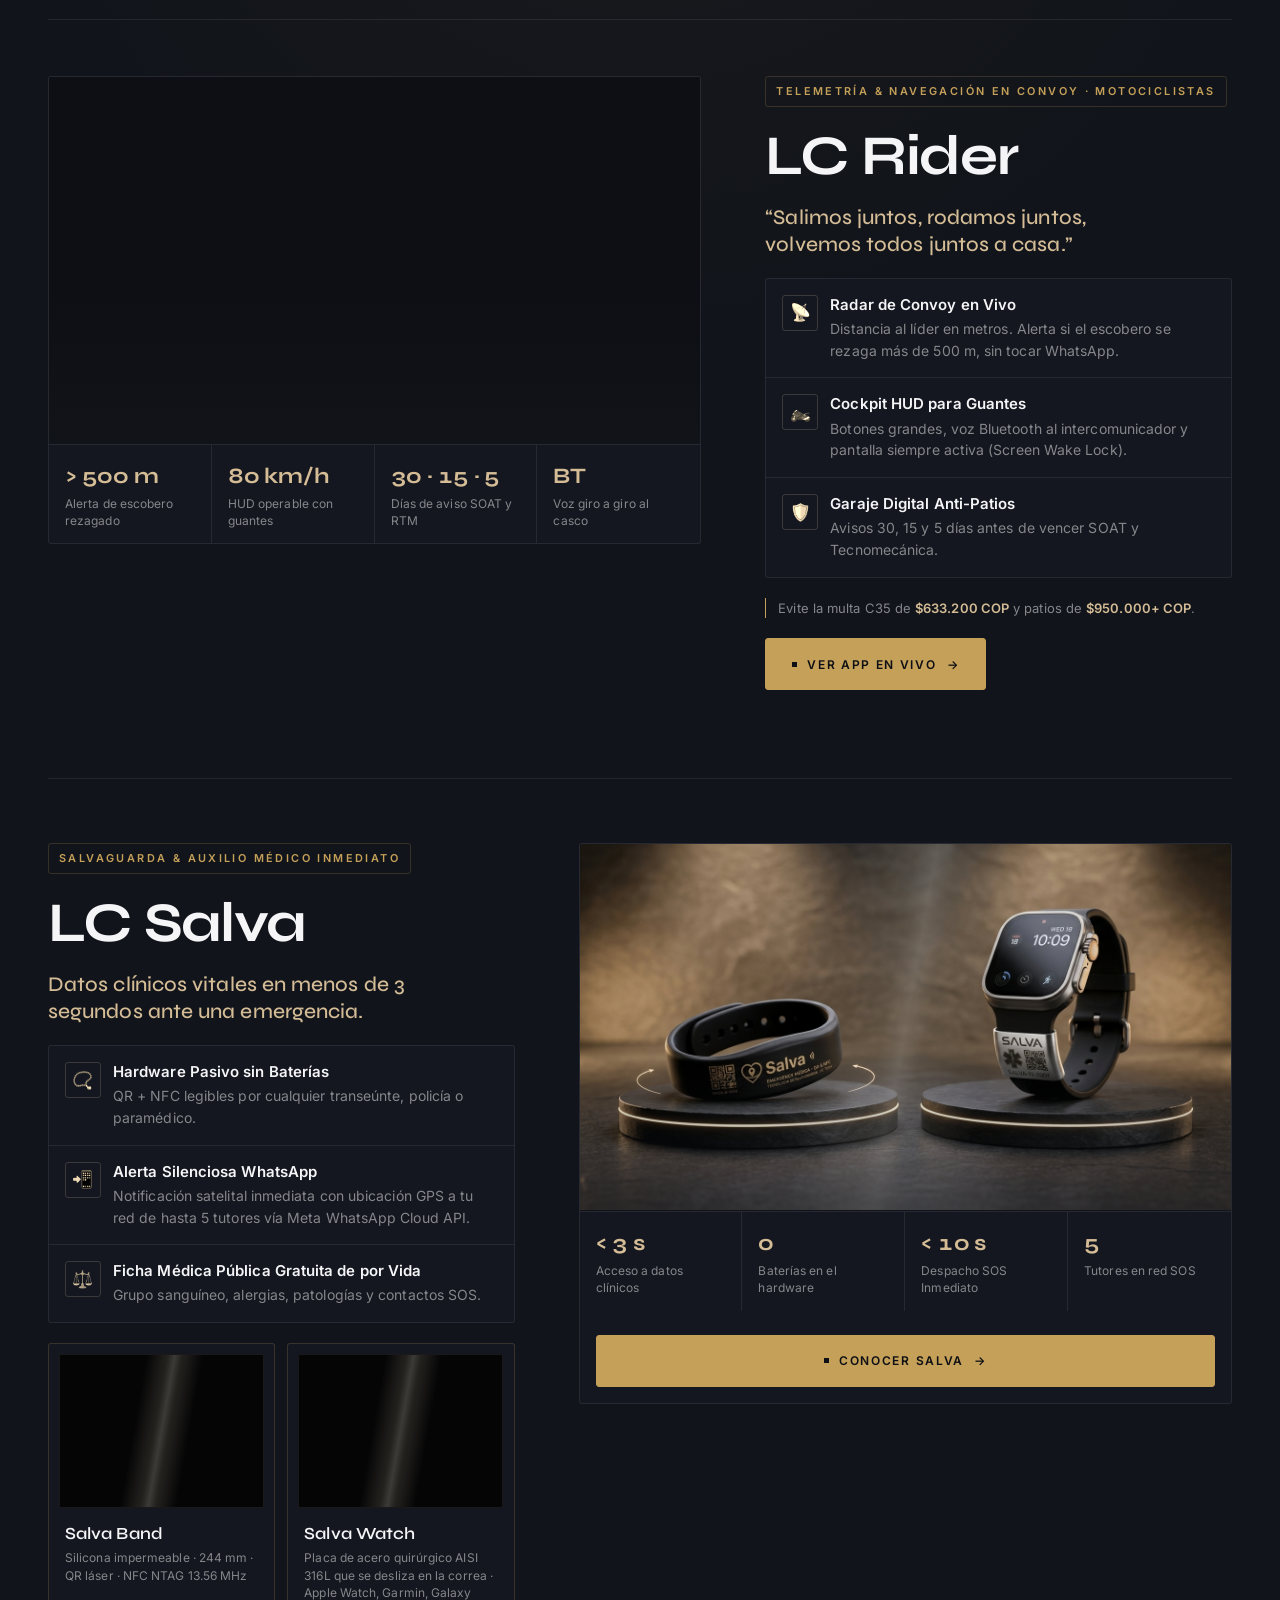
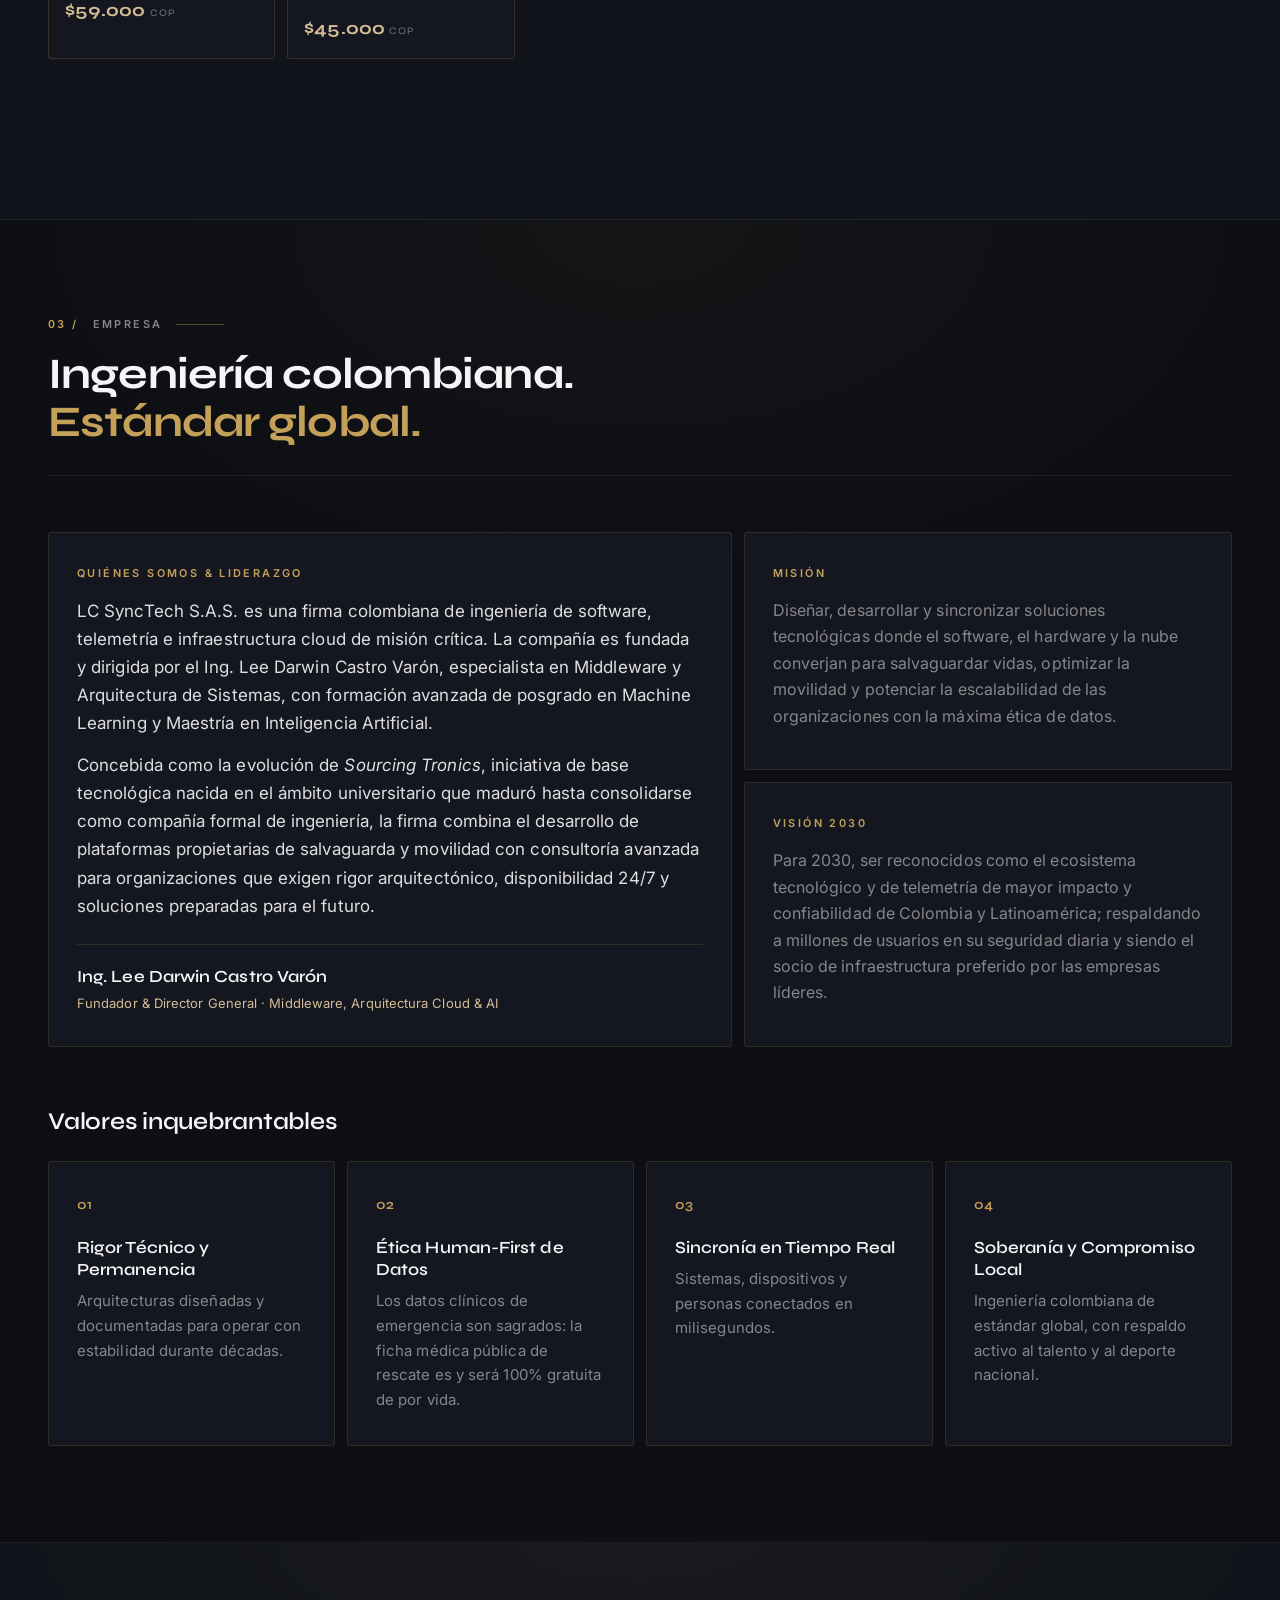
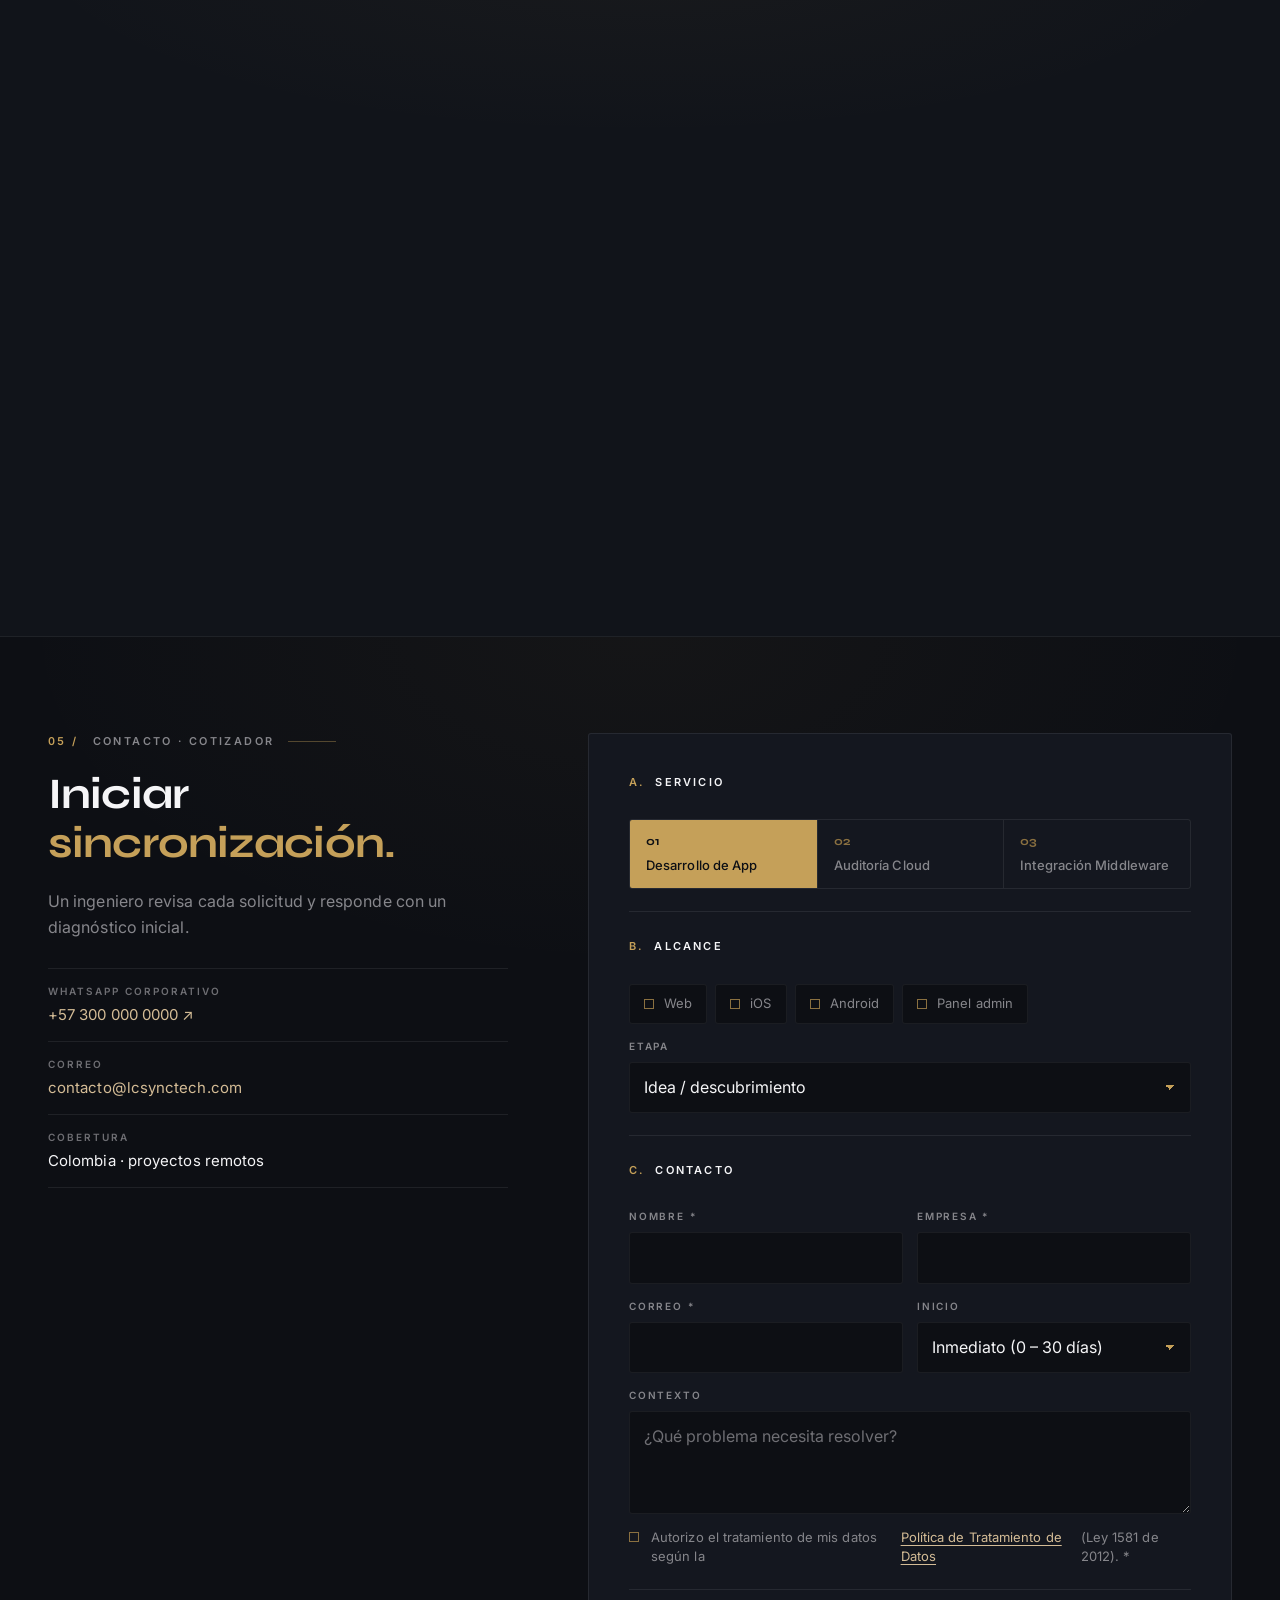
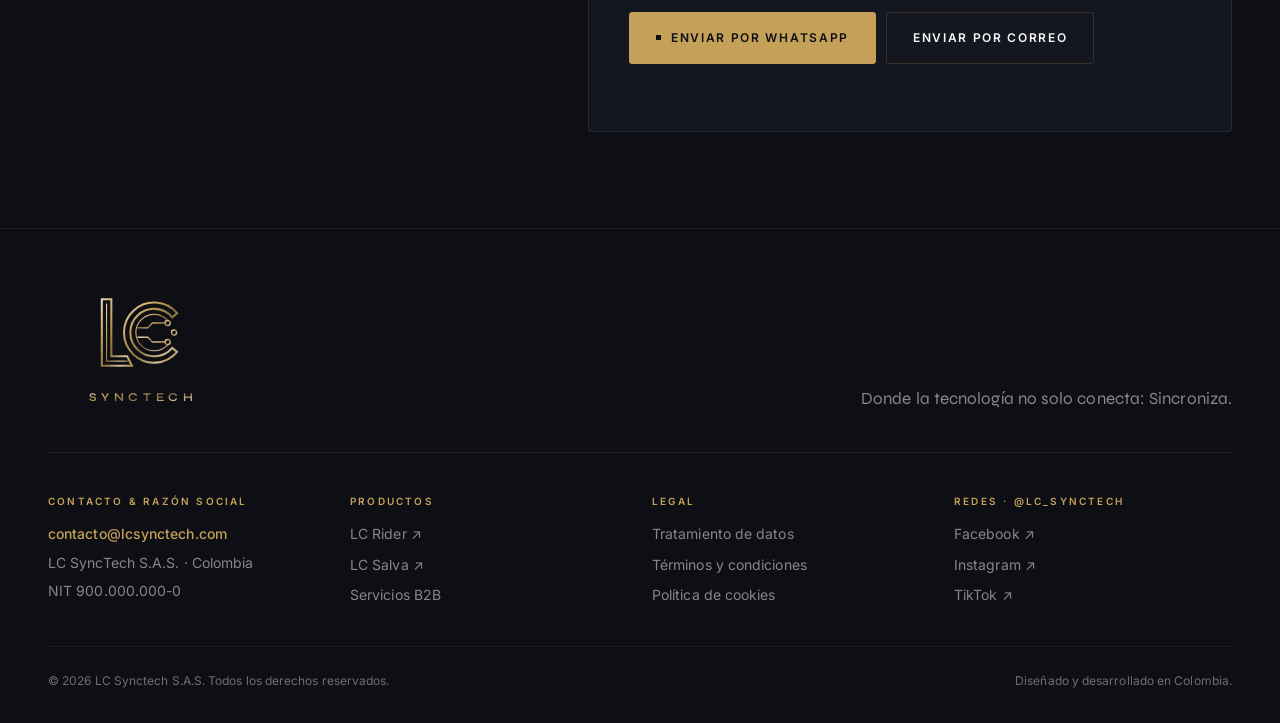
==== commit 4451d9c1: "feat: Rebranding de Bike Tracker a LC Rider y correccion de enlace oficial de LC Salva" ====
--- a/index.html
+++ b/index.html
@@ -4,8 +4,8 @@
   <meta charset="UTF-8">
   <meta name="viewport" content="width=device-width, initial-scale=1">
   <title>LC SyncTech · Telemetría vial, auxilio médico e infraestructura digital · Colombia</title>
-  <meta name="description" content="LC SyncTech: Bike Tracker para motociclistas en convoy, LC Salva para auxilio médico de emergencia, software a la medida, cloud 24/7 y middleware. Colombia.">
-  <meta name="keywords" content="LC SyncTech, Bike Tracker, motociclistas, convoy, motoclub, LC Salva, ficha médica, NFC, software a la medida, middleware, cloud, Colombia">
+  <meta name="description" content="LC SyncTech: LC Rider para motociclistas en convoy, LC Salva para auxilio médico de emergencia, software a la medida, cloud 24/7 y middleware. Colombia.">
+  <meta name="keywords" content="LC SyncTech, LC Rider, motociclistas, convoy, motoclub, LC Salva, ficha médica, NFC, software a la medida, middleware, cloud, Colombia">
   <meta name="author" content="LC Synctech S.A.S.">
   <meta name="theme-color" content="#0D0F14">
   <link rel="canonical" href="https://lcsynctech.com/">
@@ -196,7 +196,7 @@
           <li class="indice__item">
             <span class="indice__num">01</span>
             <h3>Telemetría vial</h3>
-            <p>Bike Tracker · convoy de motos en vivo.</p>
+            <p>LC Rider · convoy de motos en vivo.</p>
           </li>
           <li class="indice__item">
             <span class="indice__num">02</span>
@@ -227,12 +227,13 @@
           <h2 class="seccion__titulo" id="prod-titulo">Hechos para<br><em>volver a casa.</em></h2>
         </header>
 
-        <!-- MÓDULO 01 · BIKE TRACKER -->
-        <article class="producto revelar" id="bike-tracker" aria-labelledby="bt-nombre">
-          <figure class="producto__visual">
+        <!-- MÓDULO 01 · LC RIDER -->
+        <article class="producto revelar" id="lc-rider" aria-labelledby="bt-nombre">
+          <!-- Alias heredado: los enlaces antiguos a #bike-tracker caen al inicio de la ficha -->
+          <figure class="producto__visual" id="bike-tracker">
             <div class="producto__marco">
               <img class="producto__foto" src="bike_tracker_cockpit.jpg" width="1376" height="768" loading="lazy" decoding="async"
-                   alt="Vista del motociclista en carretera de montaña con el convoy al frente y la app Bike Tracker en el soporte del manillar: Yamaha MT-09 a 94 km/h con los botones de Parada Gasolina, Peligro en Vía, Reagrupación, Control Policial / Retén y SOS.">
+                   alt="Vista del motociclista en carretera de montaña con el convoy al frente y la app LC Rider en el soporte del manillar: Yamaha MT-09 a 94 km/h con los botones de Parada Gasolina, Peligro en Vía, Reagrupación, Control Policial / Retén y SOS.">
             </div>
             <dl class="cifras">
               <div><dt>&gt; 500 m</dt><dd>Alerta de escobero rezagado</dd></div>
@@ -244,7 +245,7 @@
 
           <div class="producto__ficha">
             <p class="producto__badge">Telemetría &amp; navegación en convoy · Motociclistas</p>
-            <h3 class="producto__nombre" id="bt-nombre">Bike Tracker</h3>
+            <h3 class="producto__nombre" id="bt-nombre">LC Rider</h3>
             <p class="producto__lema">“Salimos juntos, rodamos juntos, volvemos todos juntos a casa.”</p>
 
             <ul class="pilares">
@@ -264,7 +265,7 @@
 
             <p class="producto__nota">Evite la multa C35 de <b>$633.200 COP</b> y patios de <b>$950.000+ COP</b>.</p>
 
-            <a class="btn btn--oro btn--grande" href="https://biker.lcsynctech.com" target="_blank" rel="noopener">
+            <a class="btn btn--oro btn--grande" href="https://rider.lcsynctech.com/" target="_blank" rel="noopener">
               <span class="btn__led" aria-hidden="true"></span>Ver App en Vivo <span aria-hidden="true">→</span>
             </a>
           </div>
@@ -285,7 +286,7 @@
               <div><dt>&lt; 10 s</dt><dd>Despacho SOS Inmediato</dd></div>
               <div><dt>5</dt><dd>Tutores en red SOS</dd></div>
             </dl>
-            <a class="btn btn--oro btn--grande producto__cta" href="https://salva.lcsynctech.com" target="_blank" rel="noopener">
+            <a class="btn btn--oro btn--grande producto__cta" href="https://salva.lcsynctech.com/" target="_blank" rel="noopener">
               <span class="btn__led" aria-hidden="true"></span>Conocer Salva <span aria-hidden="true">→</span>
             </a>
           </figure>
@@ -594,8 +595,8 @@
         <div>
           <h2 class="pie__titulo">Productos</h2>
           <ul>
-            <li><a href="https://biker.lcsynctech.com" target="_blank" rel="noopener">Bike Tracker <span aria-hidden="true">↗</span></a></li>
-            <li><a href="https://salva.lcsynctech.com" target="_blank" rel="noopener">LC Salva <span aria-hidden="true">↗</span></a></li>
+            <li><a href="https://rider.lcsynctech.com/" target="_blank" rel="noopener">LC Rider <span aria-hidden="true">↗</span></a></li>
+            <li><a href="https://salva.lcsynctech.com/" target="_blank" rel="noopener">LC Salva <span aria-hidden="true">↗</span></a></li>
             <li><a href="#servicios">Servicios B2B</a></li>
           </ul>
         </div>
@@ -644,7 +645,7 @@
       <h3>3. Finalidades específicas</h3>
       <ul>
         <li><b>LC Salva:</b> consulta exclusiva de datos clínicos de rescate ante emergencias médicas y despacho de alertas satelitales vía WhatsApp Cloud API a los tutores autorizados por el titular.</li>
-        <li><b>Bike Tracker:</b> procesamiento de coordenadas GPS en tiempo real para navegación en convoy y alertas preventivas de vencimiento de SOAT y RTM.</li>
+        <li><b>LC Rider:</b> procesamiento de coordenadas GPS en tiempo real para navegación en convoy y alertas preventivas de vencimiento de SOAT y RTM.</li>
         <li><b>Clientes B2B:</b> gestión comercial, cotización y soporte bajo estricta confidencialidad.</li>
       </ul>
 
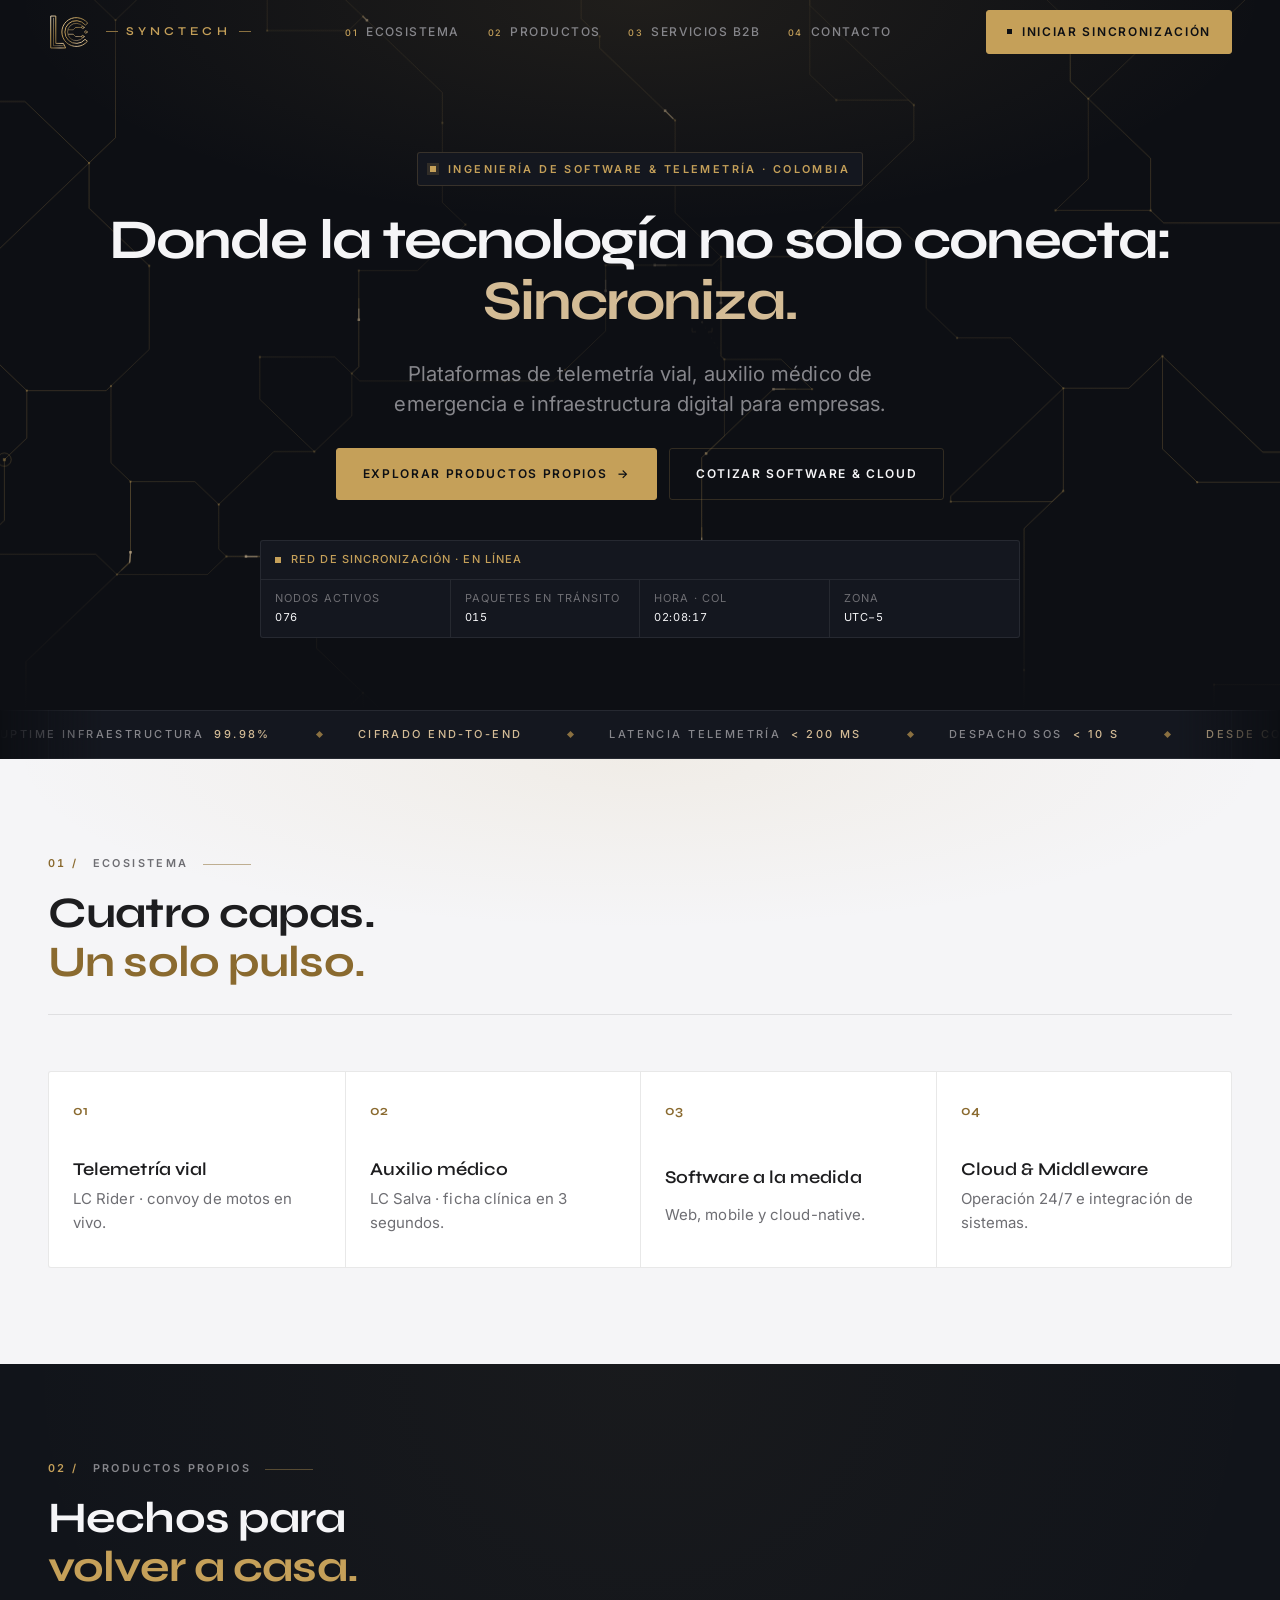
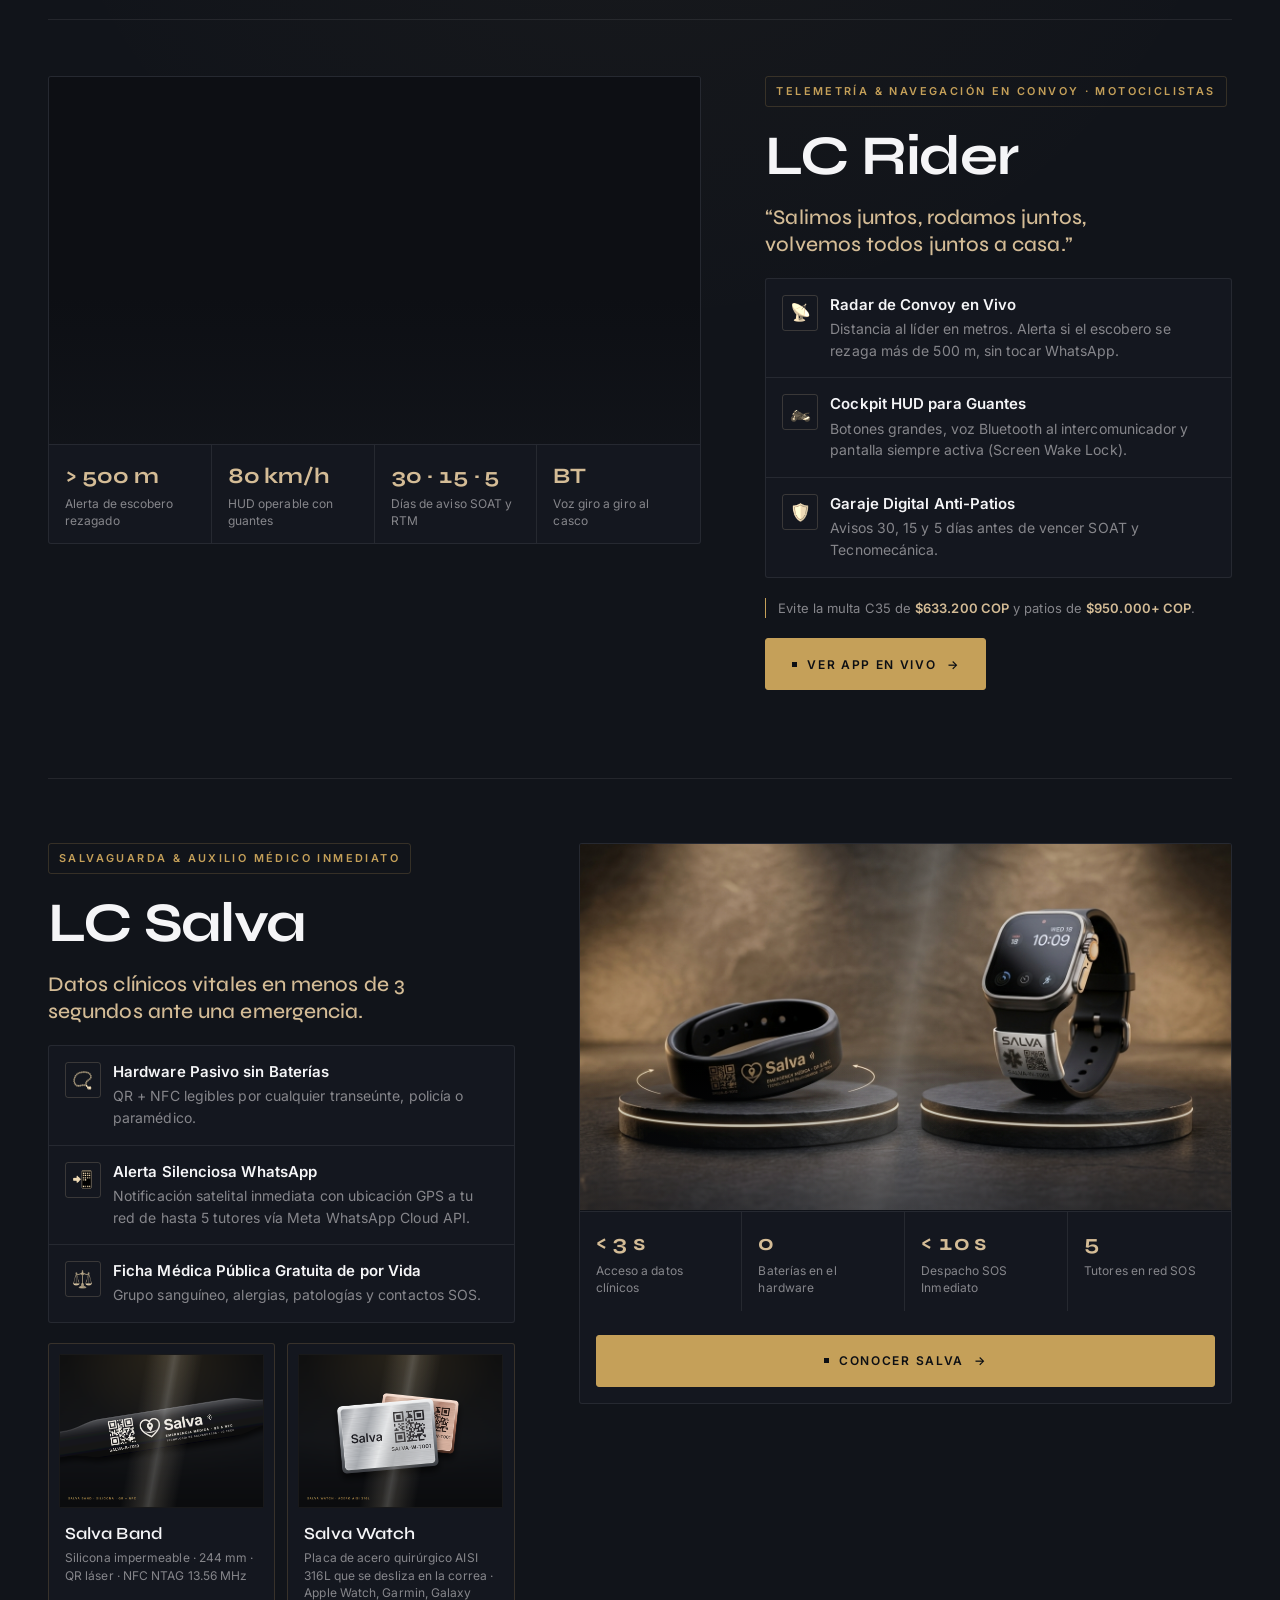
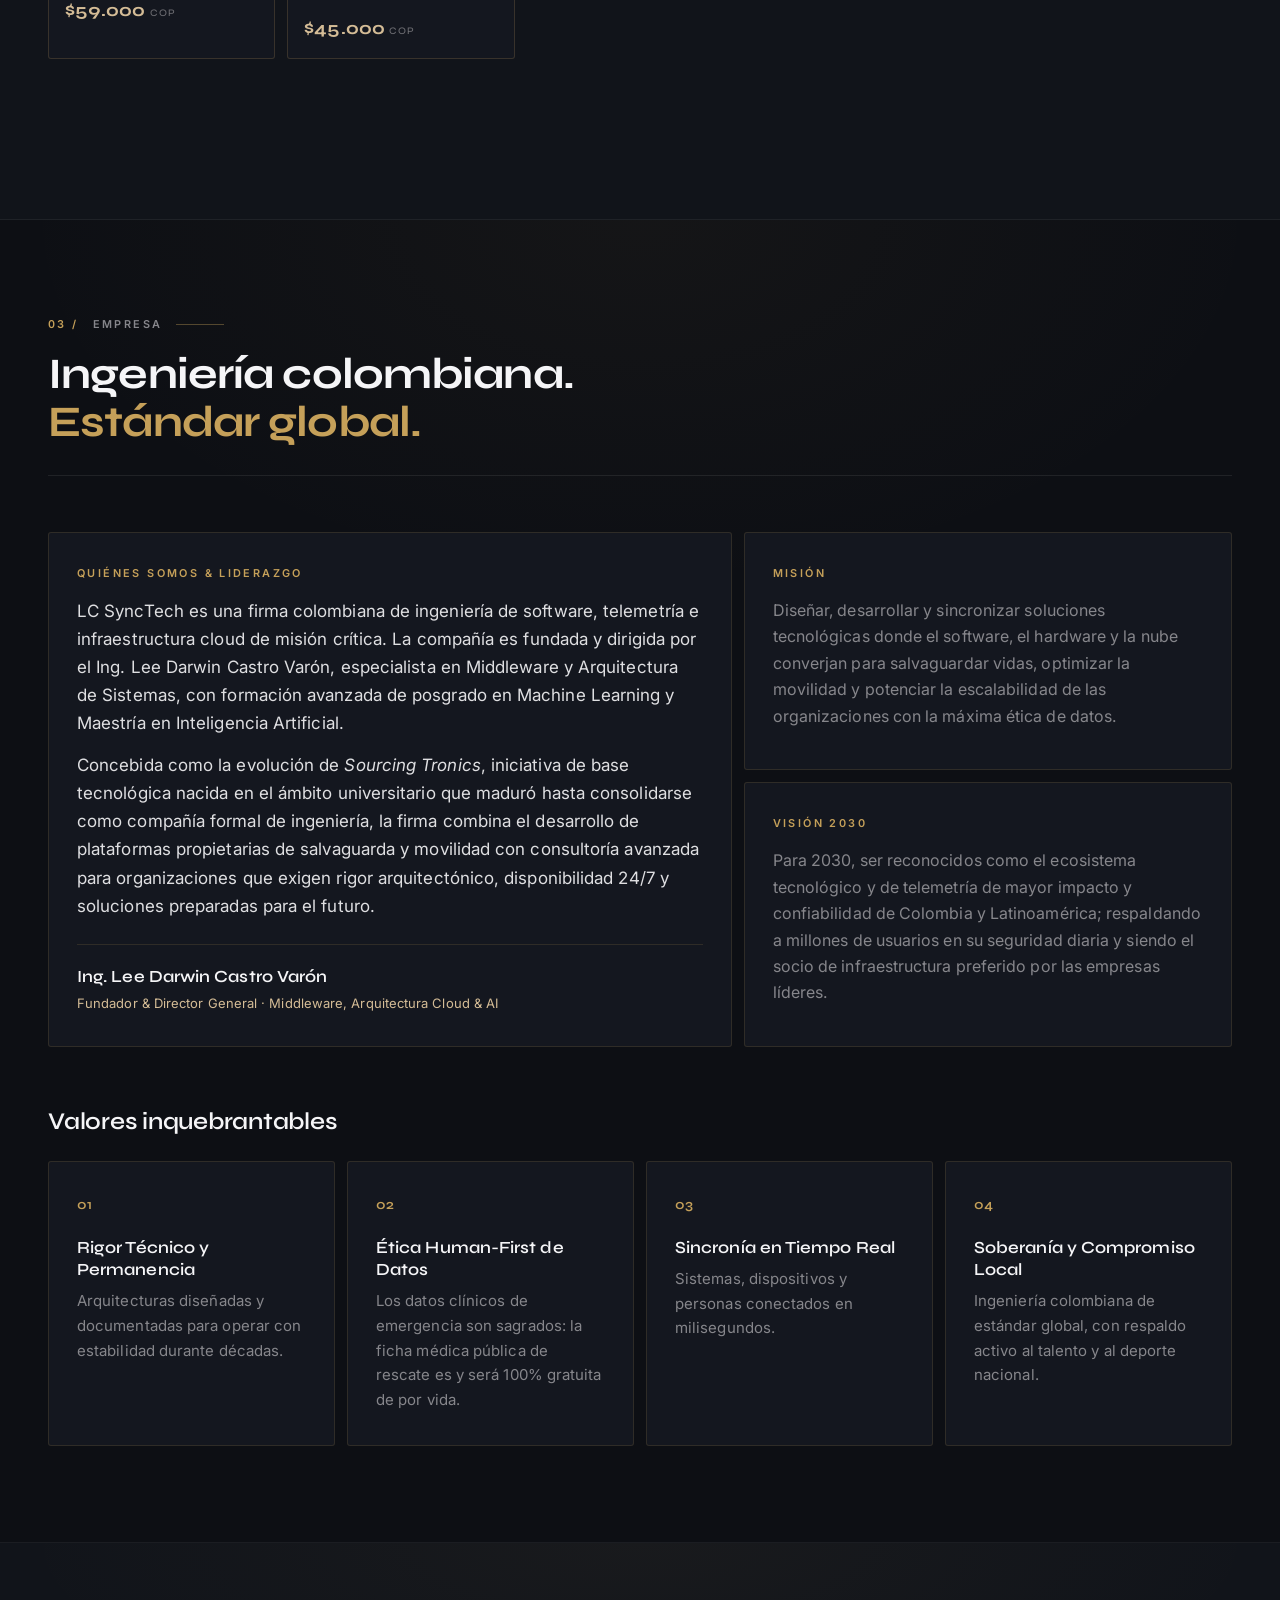
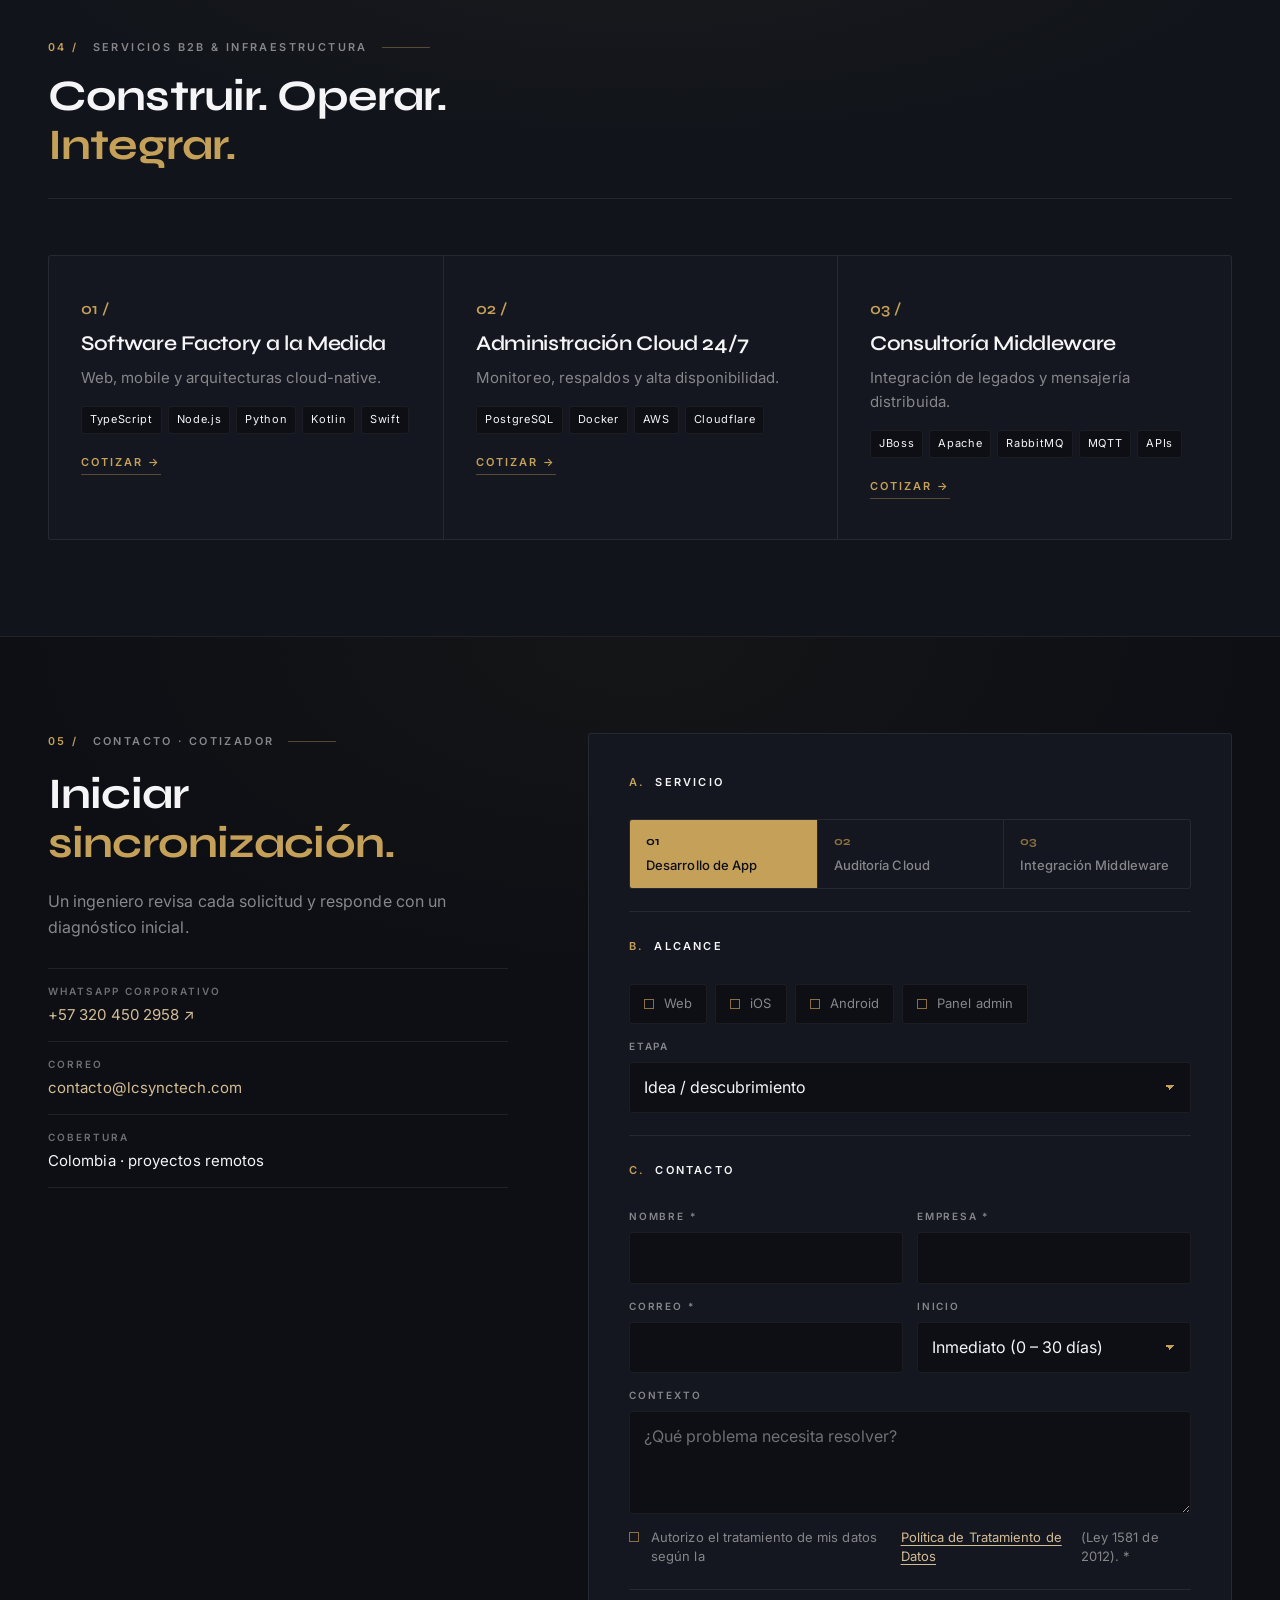
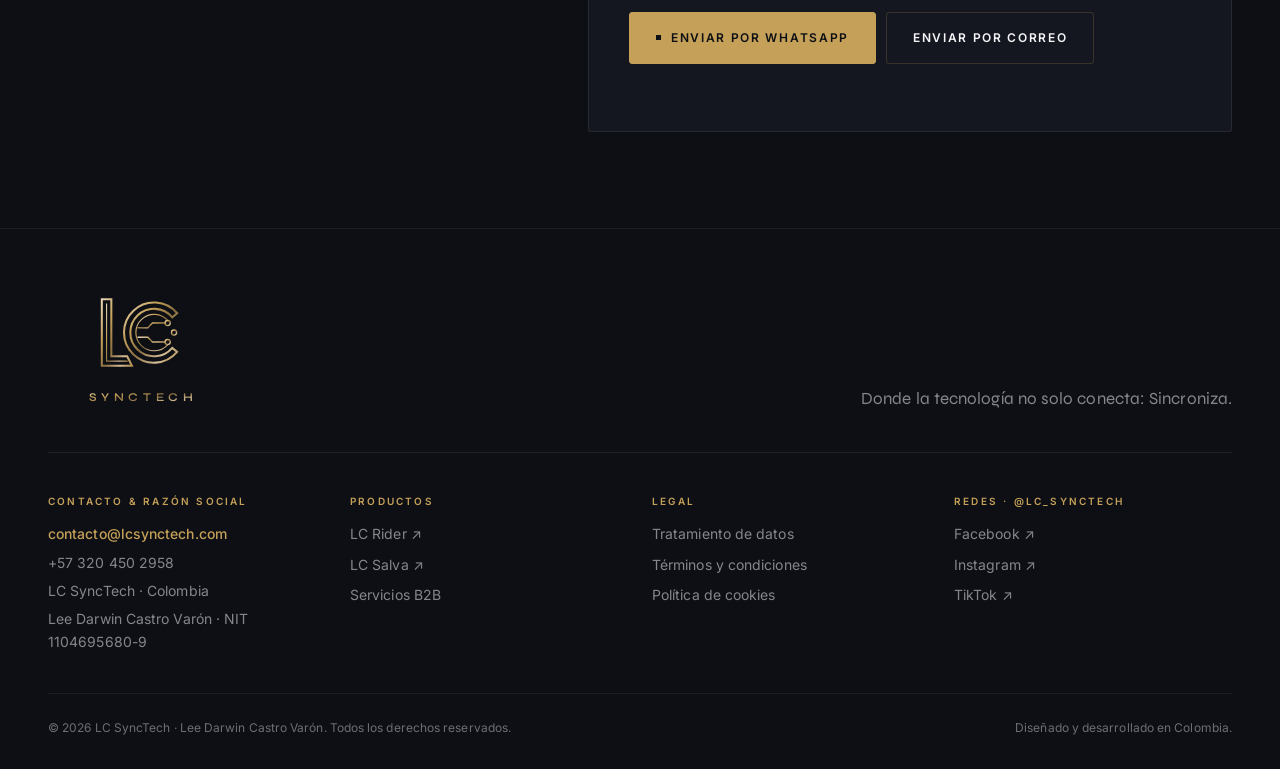
==== commit 7e899f54: "feat: Actualizar linea de contacto a 3204502958 y NIT 1104695680-9 de persona natural" ====
--- a/index.html
+++ b/index.html
@@ -6,7 +6,7 @@
   <title>LC SyncTech · Telemetría vial, auxilio médico e infraestructura digital · Colombia</title>
   <meta name="description" content="LC SyncTech: LC Rider para motociclistas en convoy, LC Salva para auxilio médico de emergencia, software a la medida, cloud 24/7 y middleware. Colombia.">
   <meta name="keywords" content="LC SyncTech, LC Rider, motociclistas, convoy, motoclub, LC Salva, ficha médica, NFC, software a la medida, middleware, cloud, Colombia">
-  <meta name="author" content="LC Synctech S.A.S.">
+  <meta name="author" content="Lee Darwin Castro Varón · LC SyncTech">
   <meta name="theme-color" content="#0D0F14">
   <link rel="canonical" href="https://lcsynctech.com/">
 
@@ -36,8 +36,10 @@
     "@context": "https://schema.org",
     "@type": "Organization",
     "name": "LC SyncTech",
-    "legalName": "LC Synctech S.A.S.",
+    "legalName": "Lee Darwin Castro Varón - LC SyncTech",
+    "taxID": "1104695680-9",
     "url": "https://lcsynctech.com/",
+    "telephone": "+573204502958",
     "email": "contacto@lcsynctech.com",
     "address": { "@type": "PostalAddress", "addressCountry": "CO" },
     "sameAs": [
@@ -343,7 +345,7 @@
         <div class="identidad revelar">
           <article class="tarjeta-oro identidad__quienes">
             <p class="tarjeta-oro__etiqueta">Quiénes somos &amp; liderazgo</p>
-            <p class="identidad__texto">LC SyncTech S.A.S. es una firma colombiana de ingeniería de software, telemetría e infraestructura cloud de misión crítica. La compañía es fundada y dirigida por el Ing. Lee Darwin Castro Varón, especialista en Middleware y Arquitectura de Sistemas, con formación avanzada de posgrado en Machine Learning y Maestría en Inteligencia Artificial.</p>
+            <p class="identidad__texto">LC SyncTech es una firma colombiana de ingeniería de software, telemetría e infraestructura cloud de misión crítica. La compañía es fundada y dirigida por el Ing. Lee Darwin Castro Varón, especialista en Middleware y Arquitectura de Sistemas, con formación avanzada de posgrado en Machine Learning y Maestría en Inteligencia Artificial.</p>
             <p class="identidad__texto">Concebida como la evolución de <em>Sourcing Tronics</em>, iniciativa de base tecnológica nacida en el ámbito universitario que maduró hasta consolidarse como compañía formal de ingeniería, la firma combina el desarrollo de plataformas propietarias de salvaguarda y movilidad con consultoría avanzada para organizaciones que exigen rigor arquitectónico, disponibilidad 24/7 y soluciones preparadas para el futuro.</p>
             <p class="identidad__firma">
               <b>Ing. Lee Darwin Castro Varón</b>
@@ -437,8 +439,7 @@
           <ul class="canales">
             <li>
               <span class="canales__tipo">WhatsApp corporativo</span>
-              <!-- REEMPLAZAR: número oficial en formato internacional sin "+" (también en la constante WHATSAPP del script) -->
-              <a href="https://wa.me/573000000000" target="_blank" rel="noopener">+57 300 000 0000 <span aria-hidden="true">↗</span></a>
+              <a href="https://wa.me/573204502958" target="_blank" rel="noopener">+57 320 450 2958 <span aria-hidden="true">↗</span></a>
             </li>
             <li>
               <span class="canales__tipo">Correo</span>
@@ -588,9 +589,10 @@
         <div>
           <h2 class="pie__titulo">Contacto &amp; Razón social</h2>
           <p><a href="mailto:contacto@lcsynctech.com" style="color: var(--oro); text-decoration: none; font-weight: 500;">contacto@lcsynctech.com</a></p>
-          <p>LC SyncTech S.A.S. · Colombia</p>
-          <!-- NIT oficial de la sociedad -->
-          <p>NIT 900.000.000-0</p>
+          <p><a href="https://wa.me/573204502958" target="_blank" rel="noopener" style="color: inherit; text-decoration: none;">+57 320 450 2958</a></p>
+          <p>LC SyncTech · Colombia</p>
+          <!-- Establecimiento de comercio de persona natural -->
+          <p>Lee Darwin Castro Varón · NIT 1104695680-9</p>
         </div>
         <div>
           <h2 class="pie__titulo">Productos</h2>
@@ -619,7 +621,7 @@
       </div>
 
       <div class="pie__base">
-        <p>© <span id="anio">2026</span> LC Synctech S.A.S. Todos los derechos reservados.</p>
+        <p>© <span id="anio">2026</span> LC SyncTech · Lee Darwin Castro Varón. Todos los derechos reservados.</p>
         <p>Diseñado y desarrollado en Colombia.</p>
       </div>
     </div>
@@ -640,7 +642,7 @@
       <p>Esta política da cumplimiento a la Ley Estatutaria 1581 de 2012 y al Decreto 1377 de 2013 (compilado en el Decreto 1074 de 2015) de la República de Colombia.</p>
 
       <h3>2. Responsable del tratamiento</h3>
-      <p><b>LC SyncTech S.A.S.</b> · Representante legal: Lee Darwin Castro Varón · Correo: <a href="mailto:contacto@lcsynctech.com">contacto@lcsynctech.com</a> · Colombia.</p>
+      <p><b>LC SyncTech</b> · Establecimiento de comercio bajo persona natural: <b>Lee Darwin Castro Varón</b> · <b>NIT:</b> 1104695680-9 · Correo: <a href="mailto:contacto@lcsynctech.com">contacto@lcsynctech.com</a> · Tel: +57 320 450 2958 · Colombia.</p>
 
       <h3>3. Finalidades específicas</h3>
       <ul>
@@ -674,8 +676,8 @@
   (() => {
     'use strict';
 
-    // REEMPLAZAR: número de WhatsApp corporativo (código de país + número, sin "+")
-    const WHATSAPP = '573000000000';
+    // WhatsApp corporativo oficial (código de país + número, sin "+")
+    const WHATSAPP = '573204502958';
     const CORREO = 'contacto@lcsynctech.com';
     const reducirMovimiento = window.matchMedia('(prefers-reduced-motion: reduce)').matches;
 
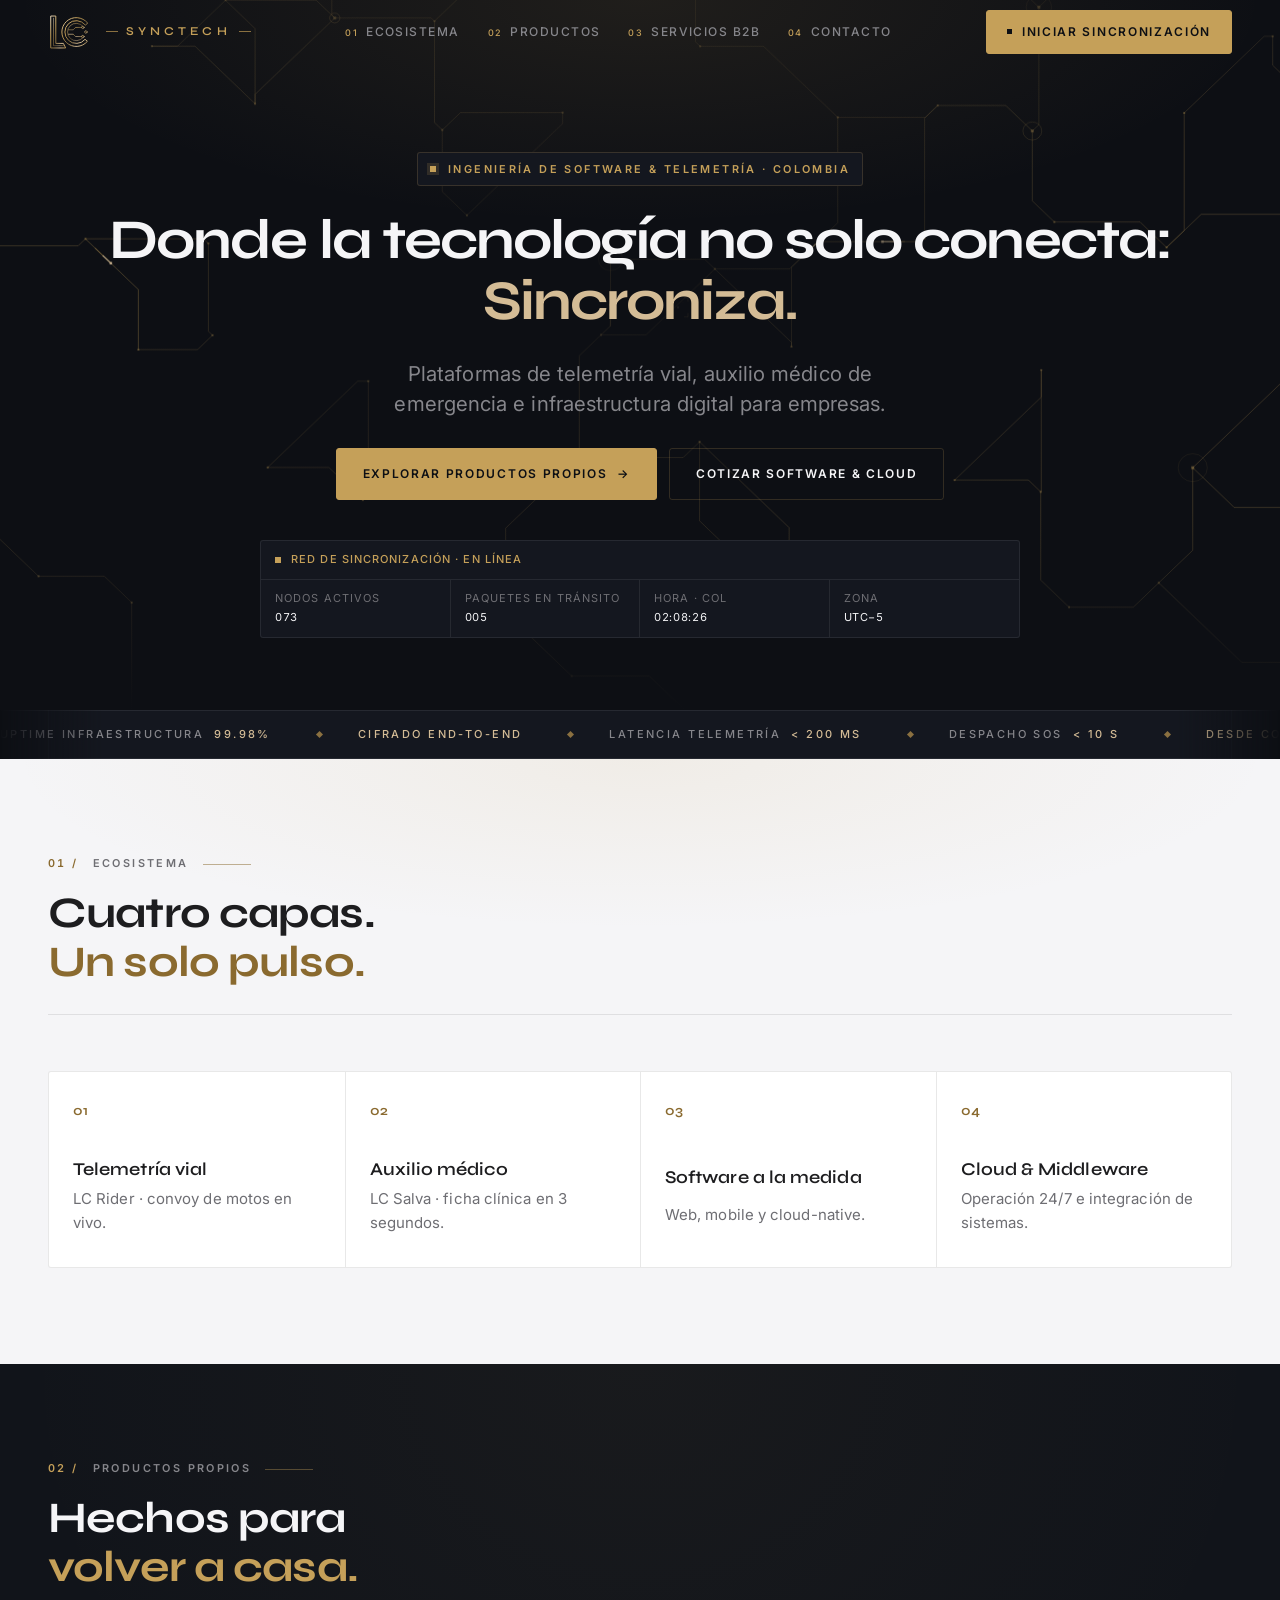
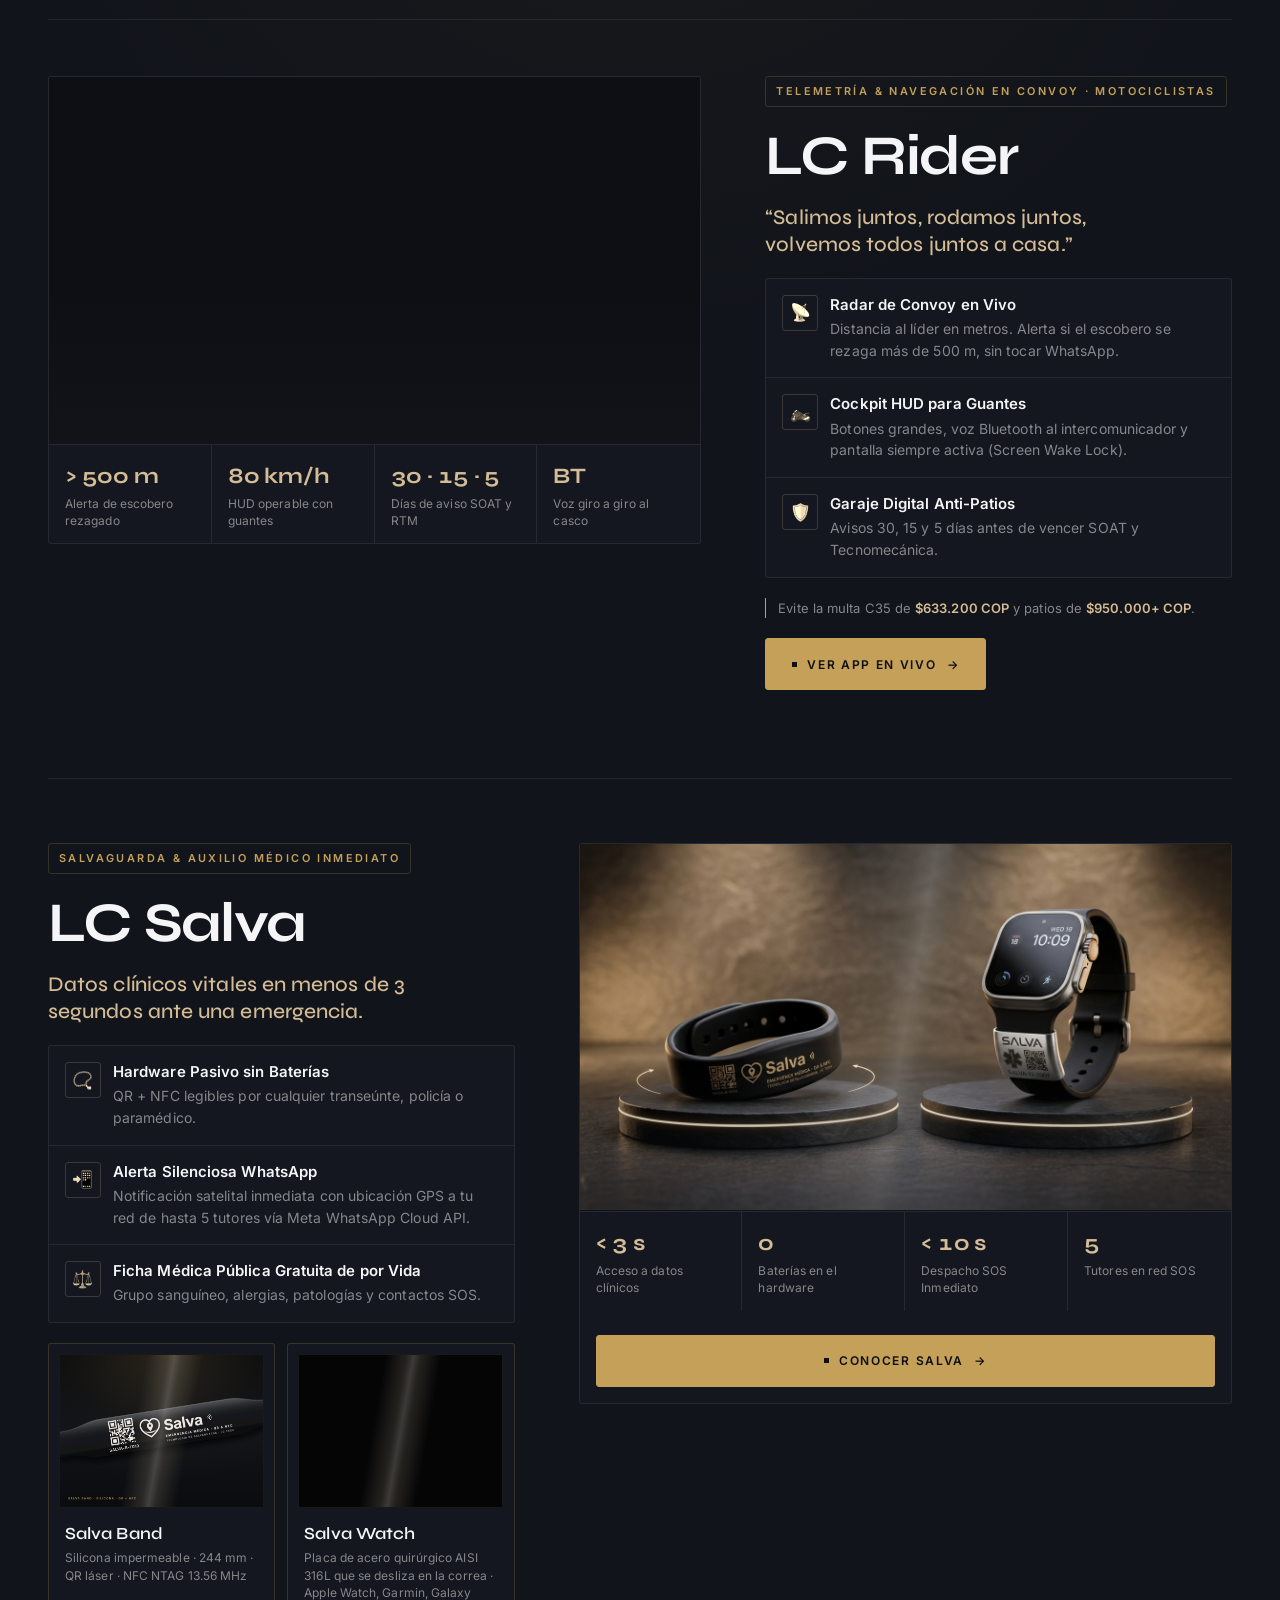
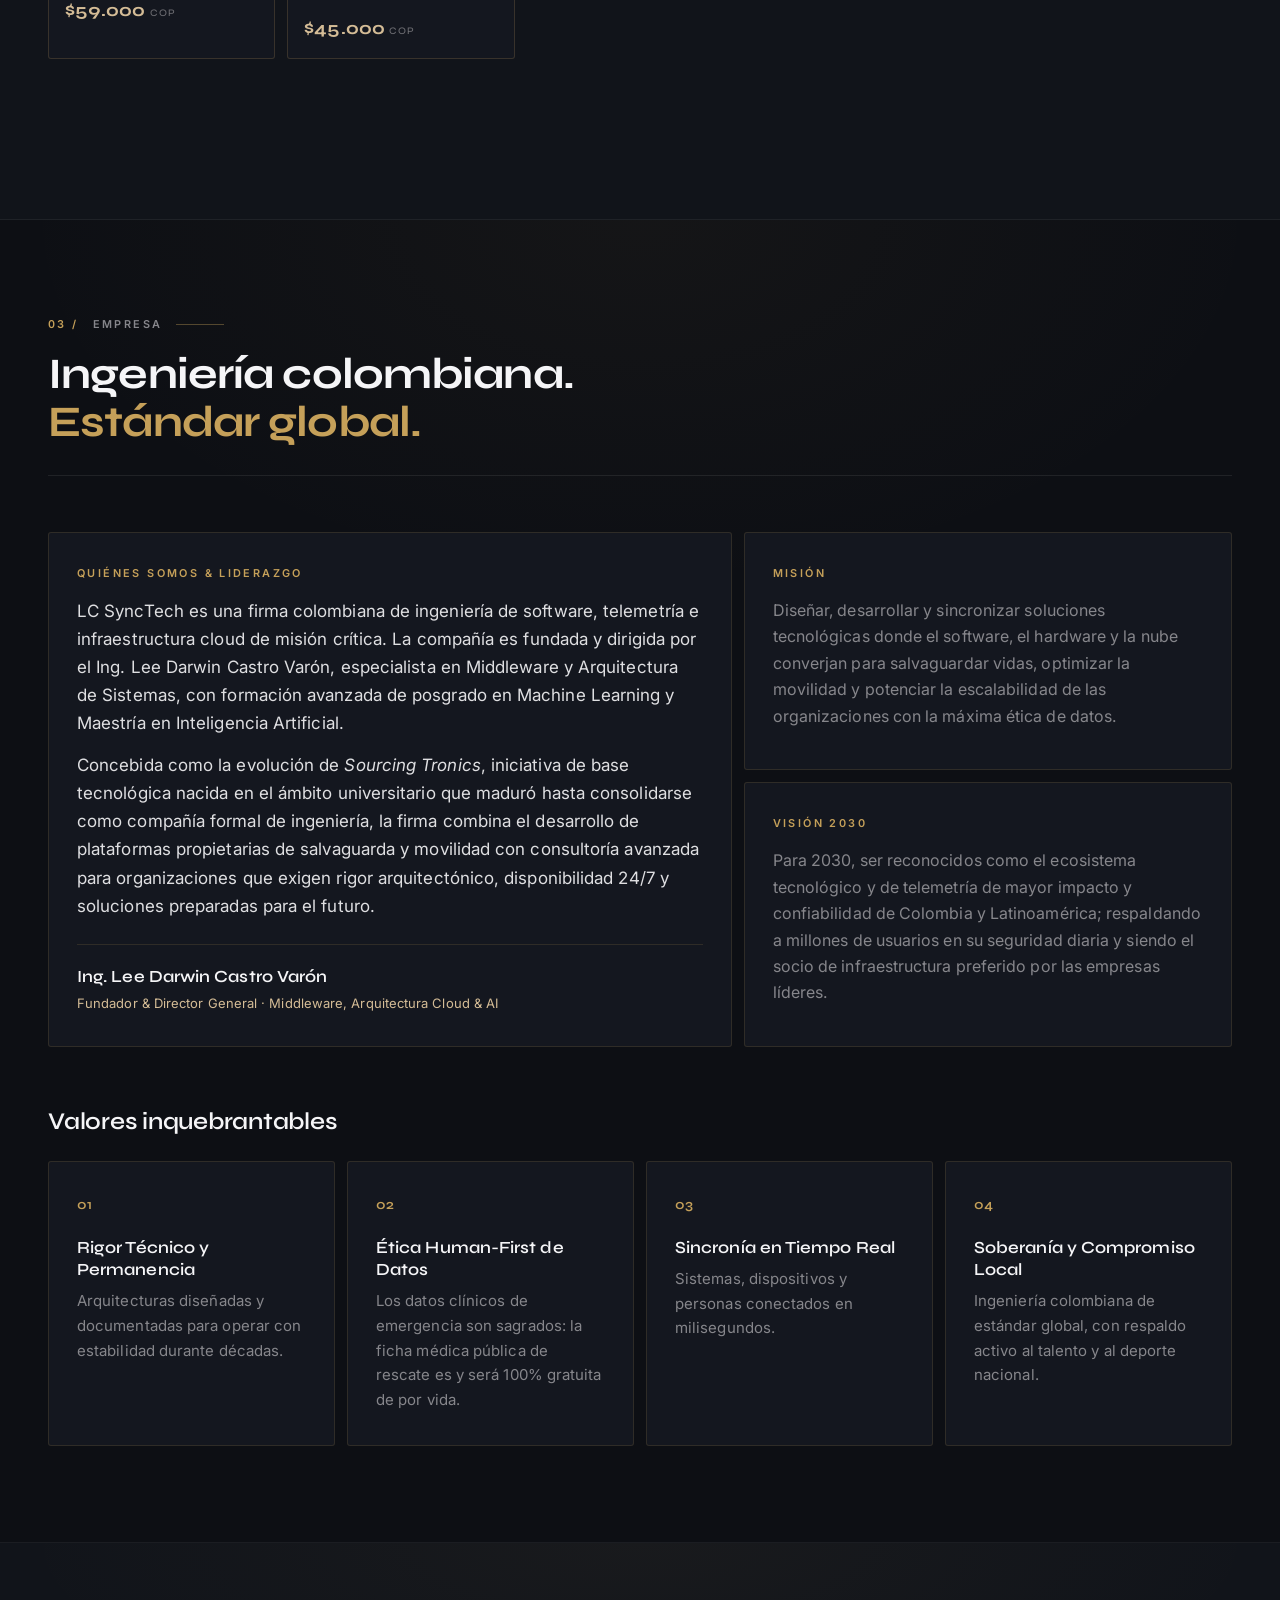
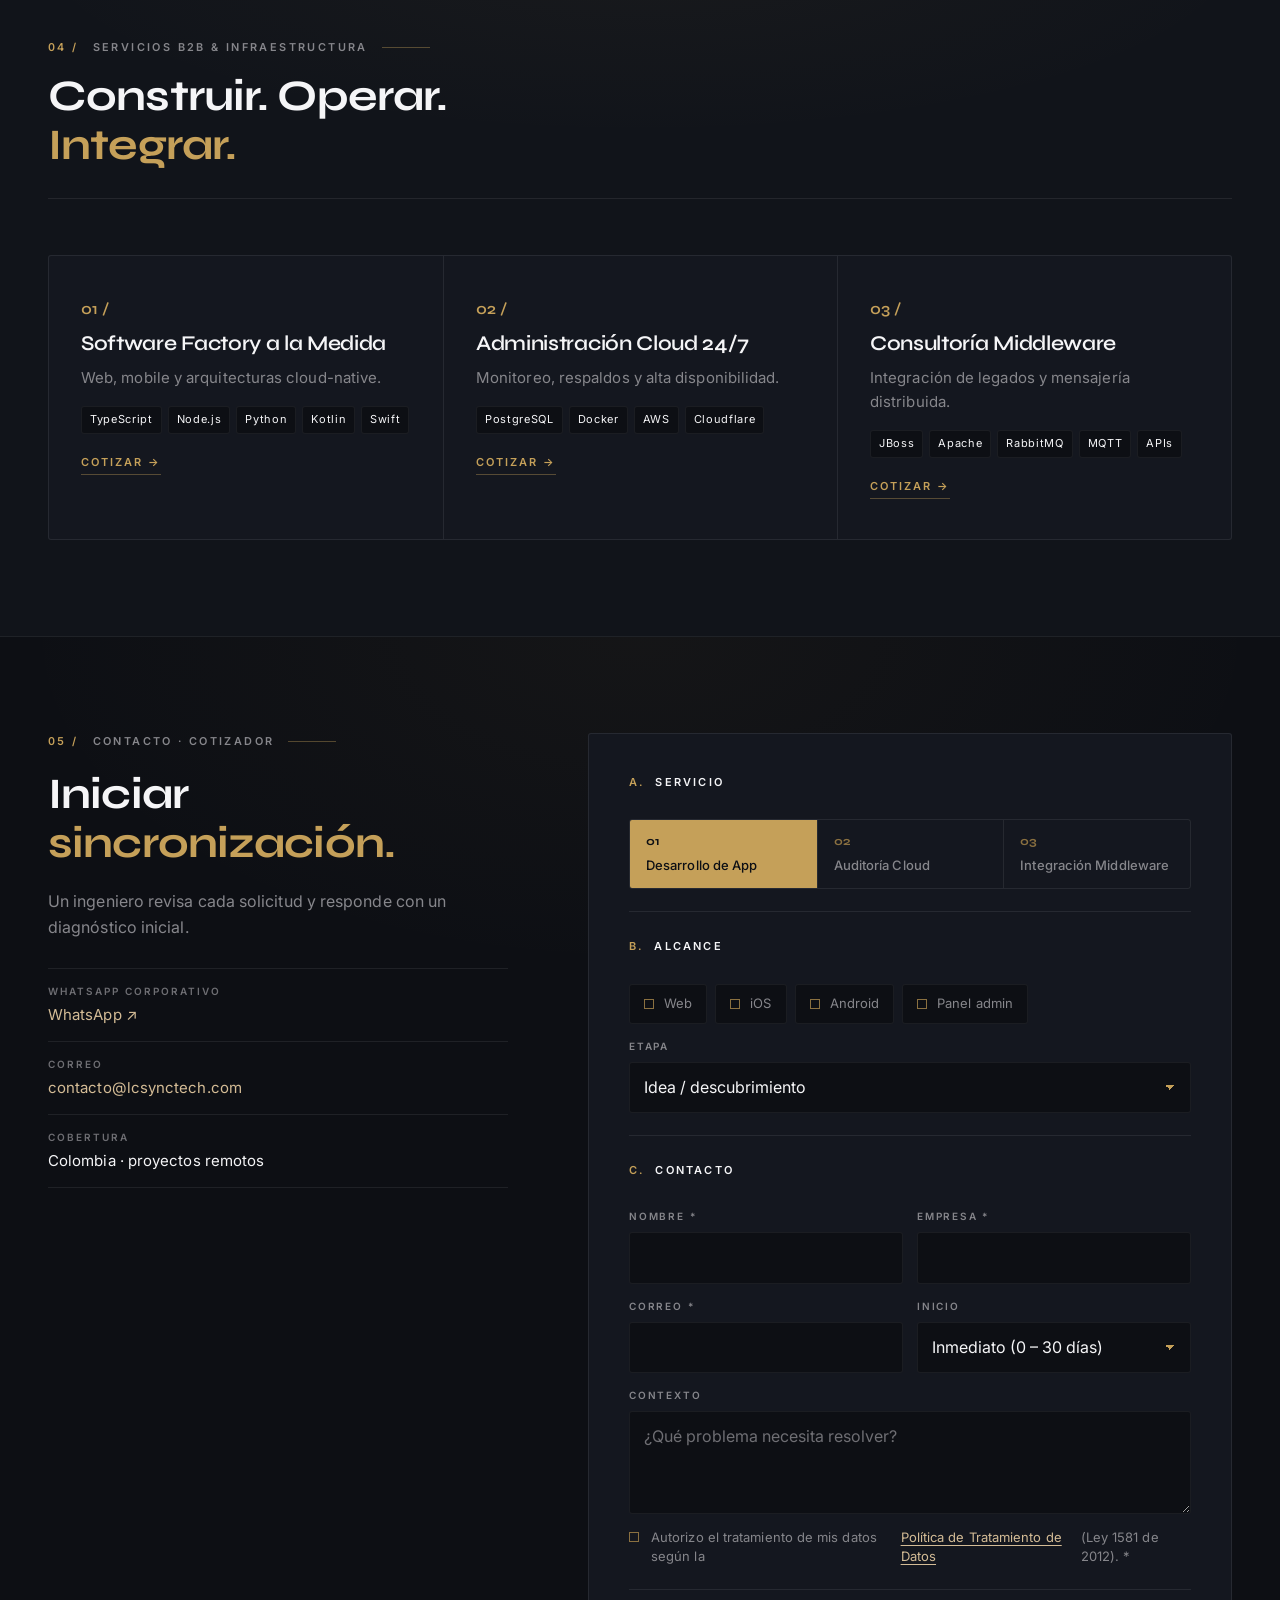
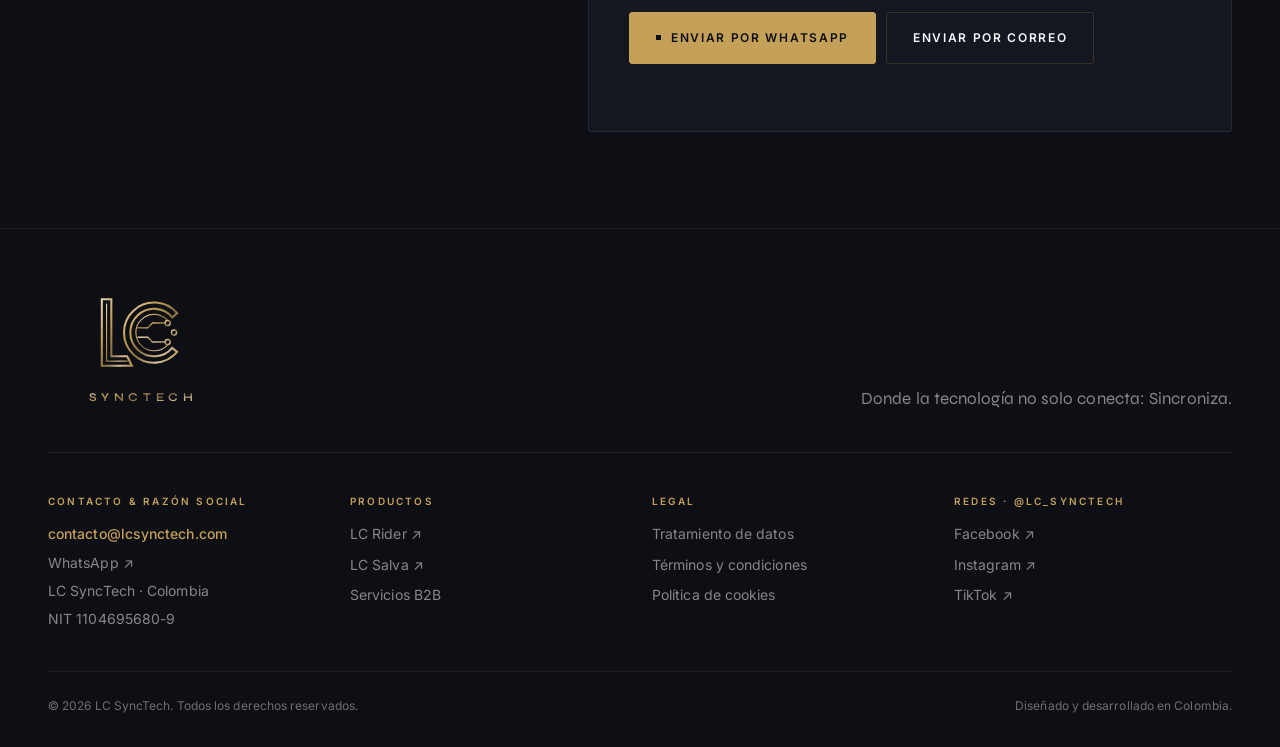
==== commit 5546a52a: "feat: Simplificar visualizacion en footer con enlace WhatsApp y solo NIT" ====
--- a/index.html
+++ b/index.html
@@ -6,7 +6,7 @@
   <title>LC SyncTech · Telemetría vial, auxilio médico e infraestructura digital · Colombia</title>
   <meta name="description" content="LC SyncTech: LC Rider para motociclistas en convoy, LC Salva para auxilio médico de emergencia, software a la medida, cloud 24/7 y middleware. Colombia.">
   <meta name="keywords" content="LC SyncTech, LC Rider, motociclistas, convoy, motoclub, LC Salva, ficha médica, NFC, software a la medida, middleware, cloud, Colombia">
-  <meta name="author" content="Lee Darwin Castro Varón · LC SyncTech">
+  <meta name="author" content="LC SyncTech">
   <meta name="theme-color" content="#0D0F14">
   <link rel="canonical" href="https://lcsynctech.com/">
 
@@ -36,7 +36,7 @@
     "@context": "https://schema.org",
     "@type": "Organization",
     "name": "LC SyncTech",
-    "legalName": "Lee Darwin Castro Varón - LC SyncTech",
+    "legalName": "LC SyncTech",
     "taxID": "1104695680-9",
     "url": "https://lcsynctech.com/",
     "telephone": "+573204502958",
@@ -439,7 +439,7 @@
           <ul class="canales">
             <li>
               <span class="canales__tipo">WhatsApp corporativo</span>
-              <a href="https://wa.me/573204502958" target="_blank" rel="noopener">+57 320 450 2958 <span aria-hidden="true">↗</span></a>
+              <a href="https://wa.me/573204502958" target="_blank" rel="noopener">WhatsApp <span aria-hidden="true">↗</span></a>
             </li>
             <li>
               <span class="canales__tipo">Correo</span>
@@ -589,10 +589,9 @@
         <div>
           <h2 class="pie__titulo">Contacto &amp; Razón social</h2>
           <p><a href="mailto:contacto@lcsynctech.com" style="color: var(--oro); text-decoration: none; font-weight: 500;">contacto@lcsynctech.com</a></p>
-          <p><a href="https://wa.me/573204502958" target="_blank" rel="noopener" style="color: inherit; text-decoration: none;">+57 320 450 2958</a></p>
+          <p><a href="https://wa.me/573204502958" target="_blank" rel="noopener">WhatsApp <span aria-hidden="true">↗</span></a></p>
           <p>LC SyncTech · Colombia</p>
-          <!-- Establecimiento de comercio de persona natural -->
-          <p>Lee Darwin Castro Varón · NIT 1104695680-9</p>
+          <p>NIT 1104695680-9</p>
         </div>
         <div>
           <h2 class="pie__titulo">Productos</h2>
@@ -621,7 +620,7 @@
       </div>
 
       <div class="pie__base">
-        <p>© <span id="anio">2026</span> LC SyncTech · Lee Darwin Castro Varón. Todos los derechos reservados.</p>
+        <p>© <span id="anio">2026</span> LC SyncTech. Todos los derechos reservados.</p>
         <p>Diseñado y desarrollado en Colombia.</p>
       </div>
     </div>
@@ -642,7 +641,7 @@
       <p>Esta política da cumplimiento a la Ley Estatutaria 1581 de 2012 y al Decreto 1377 de 2013 (compilado en el Decreto 1074 de 2015) de la República de Colombia.</p>
 
       <h3>2. Responsable del tratamiento</h3>
-      <p><b>LC SyncTech</b> · Establecimiento de comercio bajo persona natural: <b>Lee Darwin Castro Varón</b> · <b>NIT:</b> 1104695680-9 · Correo: <a href="mailto:contacto@lcsynctech.com">contacto@lcsynctech.com</a> · Tel: +57 320 450 2958 · Colombia.</p>
+      <p><b>LC SyncTech</b> · <b>NIT:</b> 1104695680-9 · Correo: <a href="mailto:contacto@lcsynctech.com">contacto@lcsynctech.com</a> · Colombia.</p>
 
       <h3>3. Finalidades específicas</h3>
       <ul>
